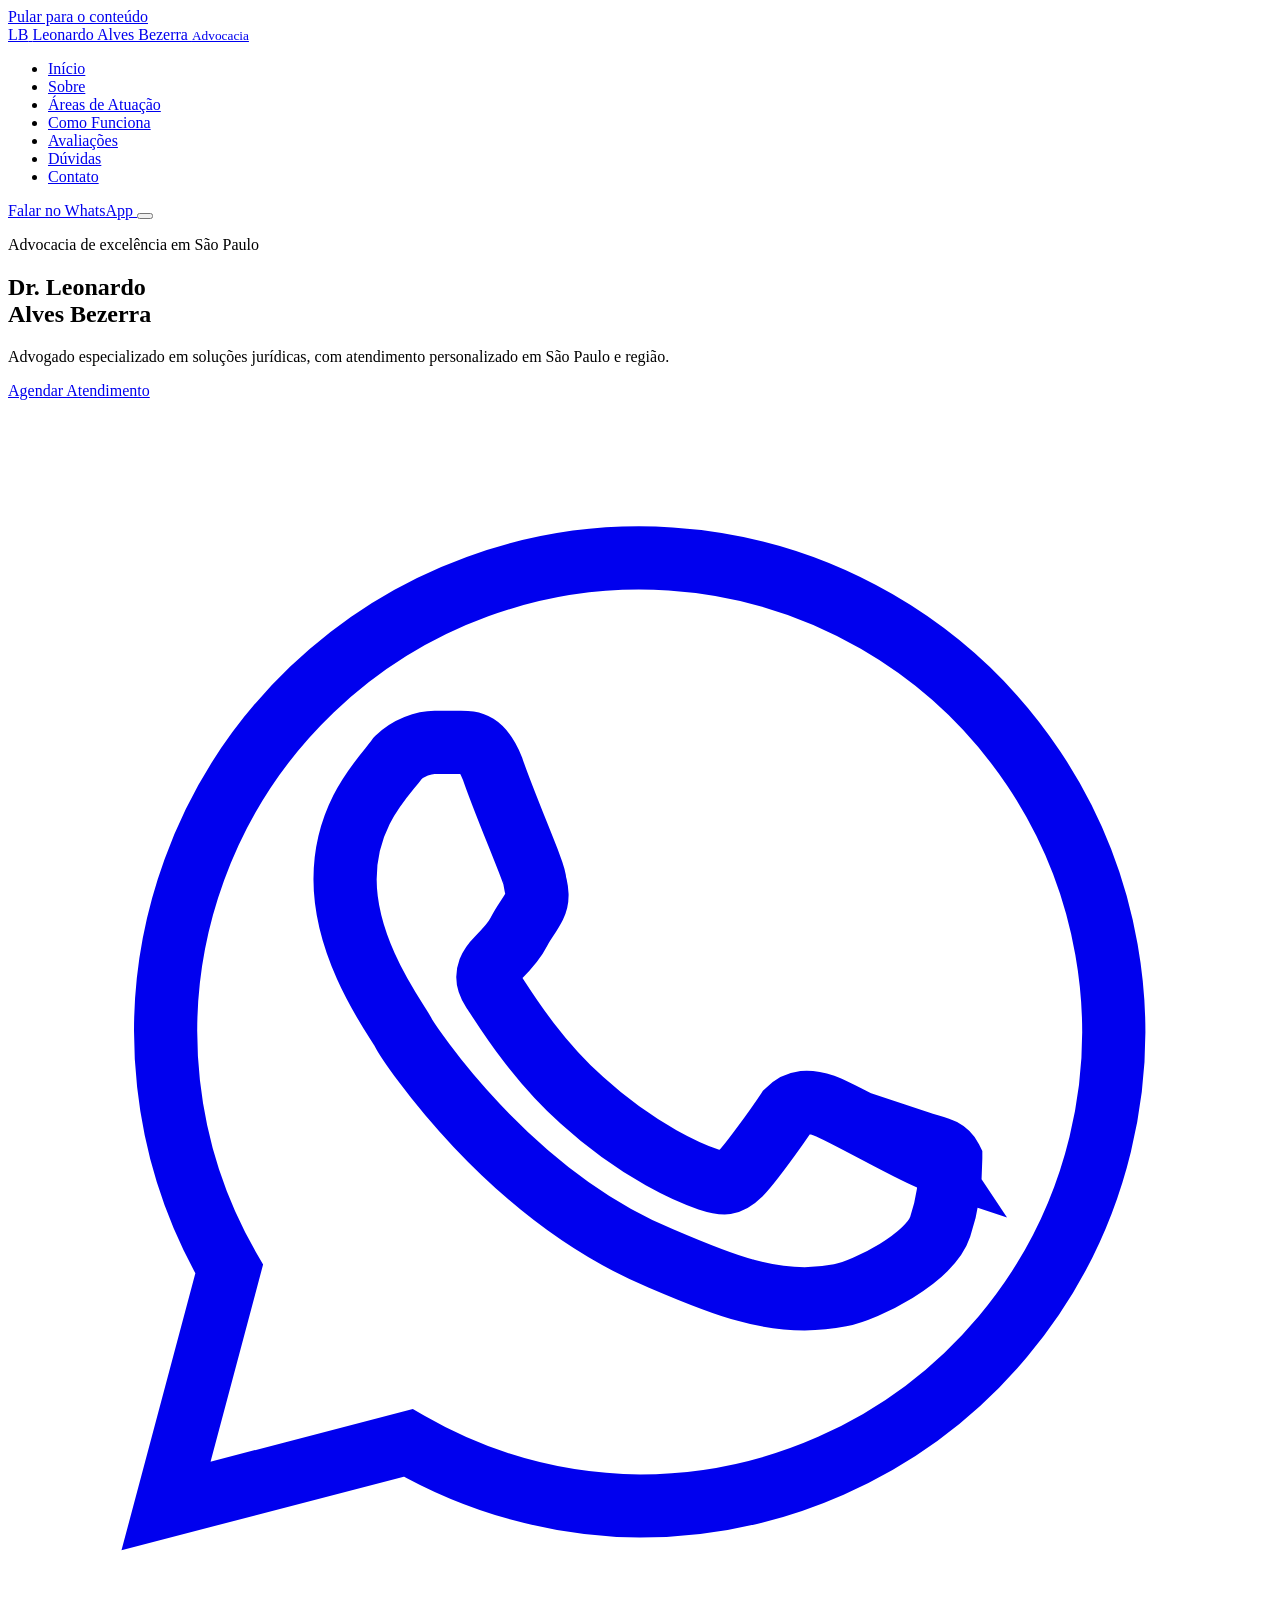
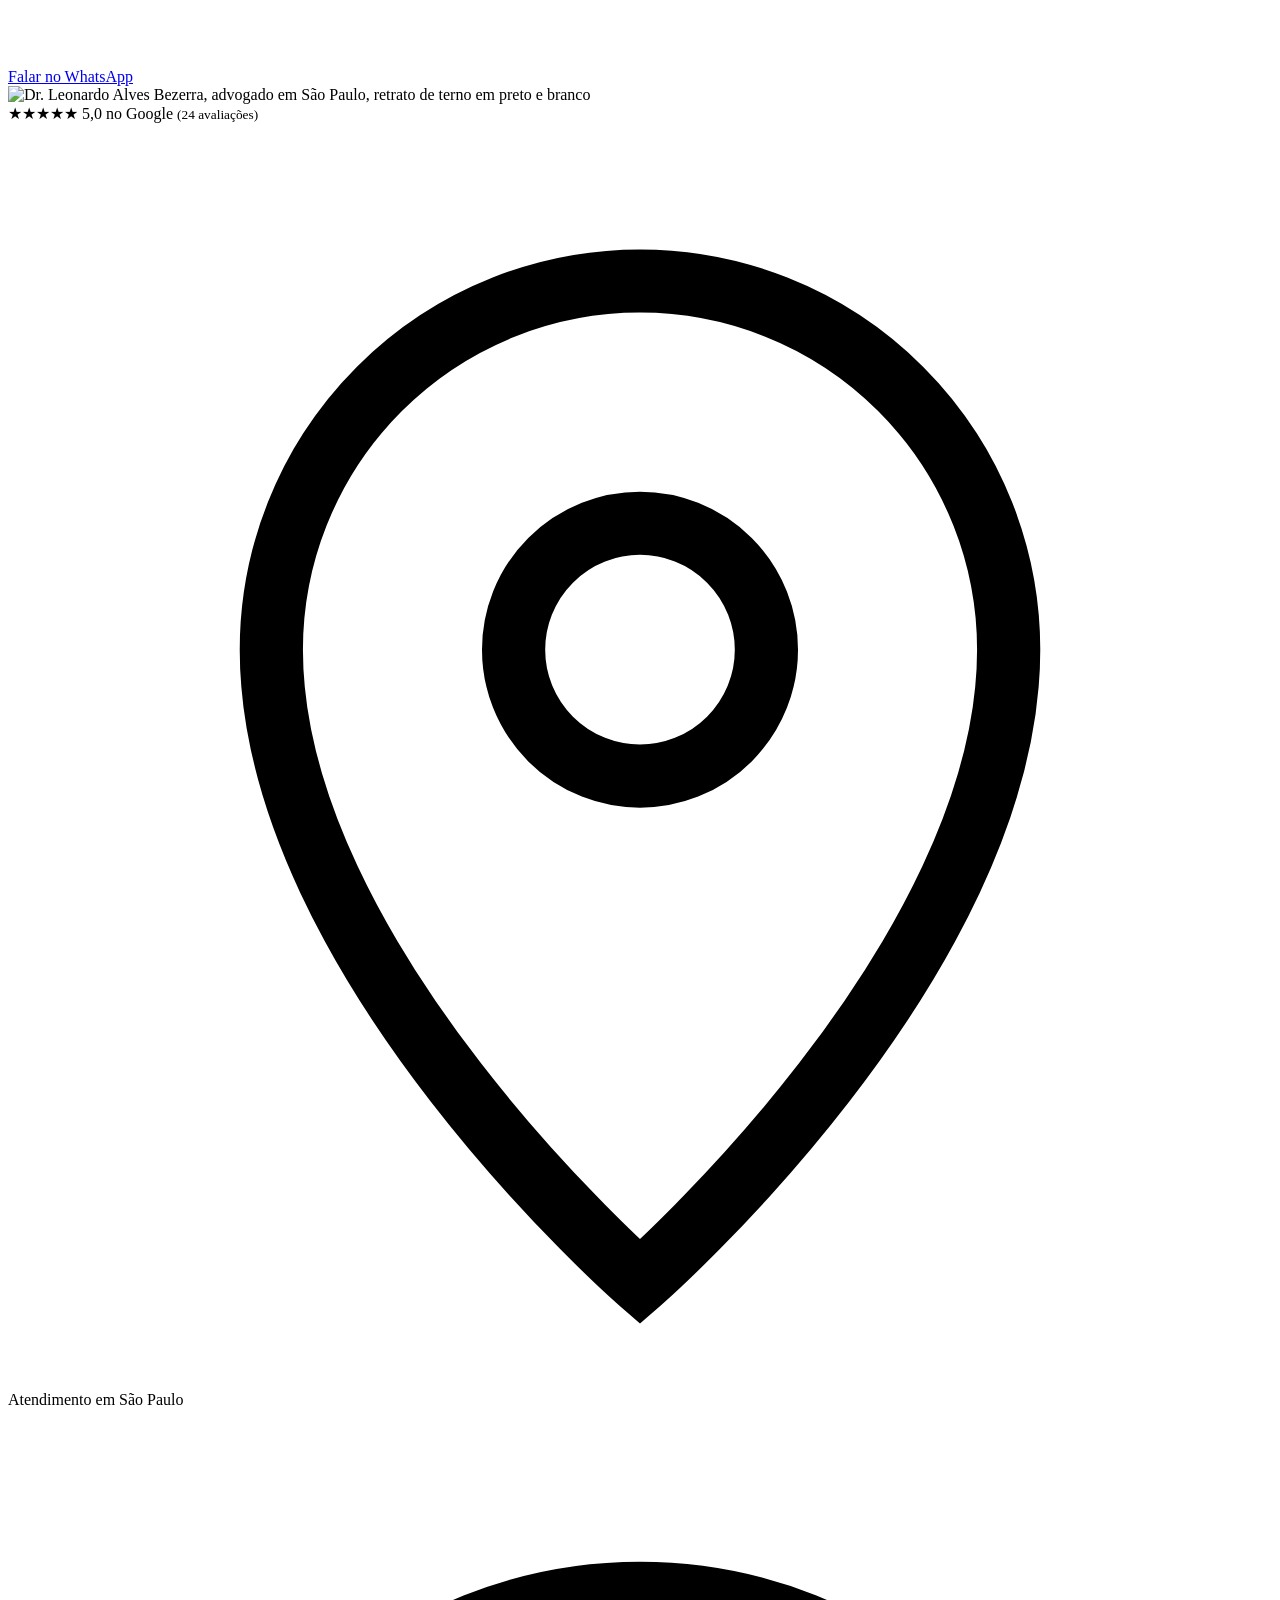
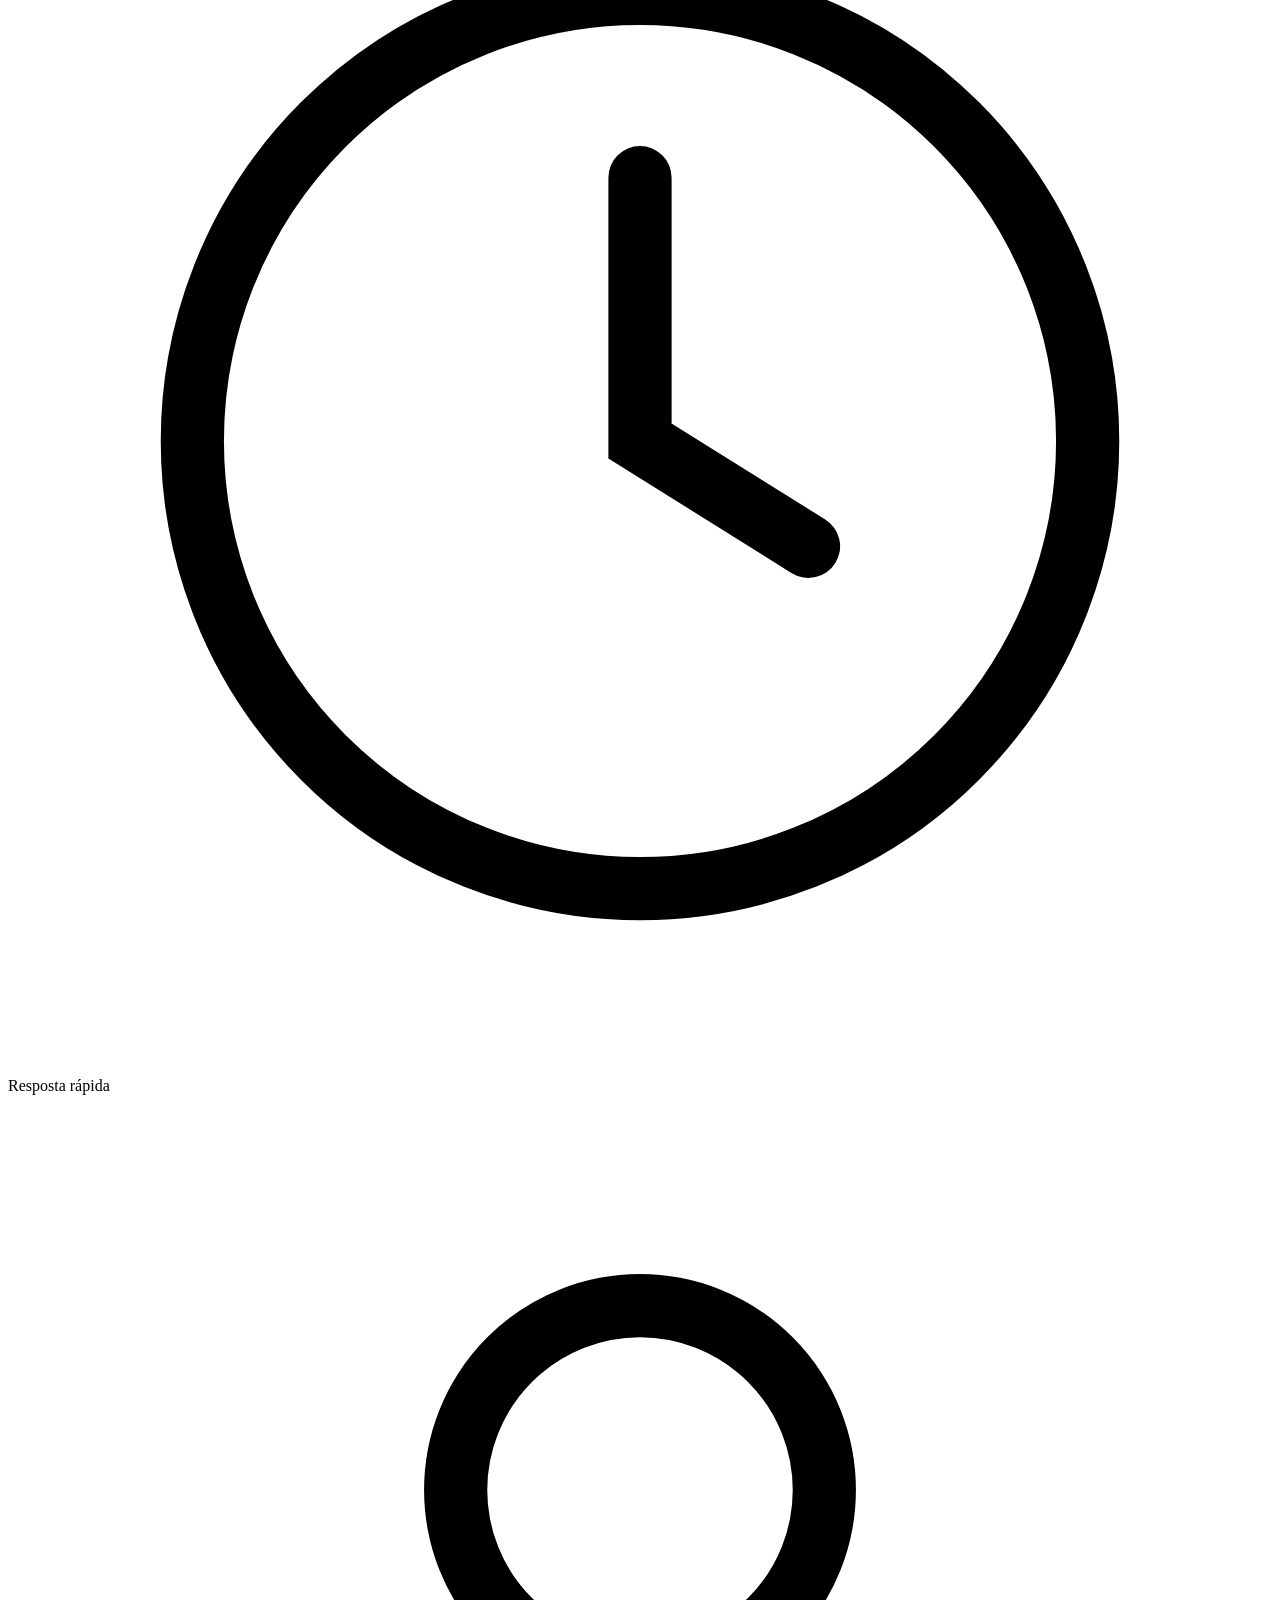
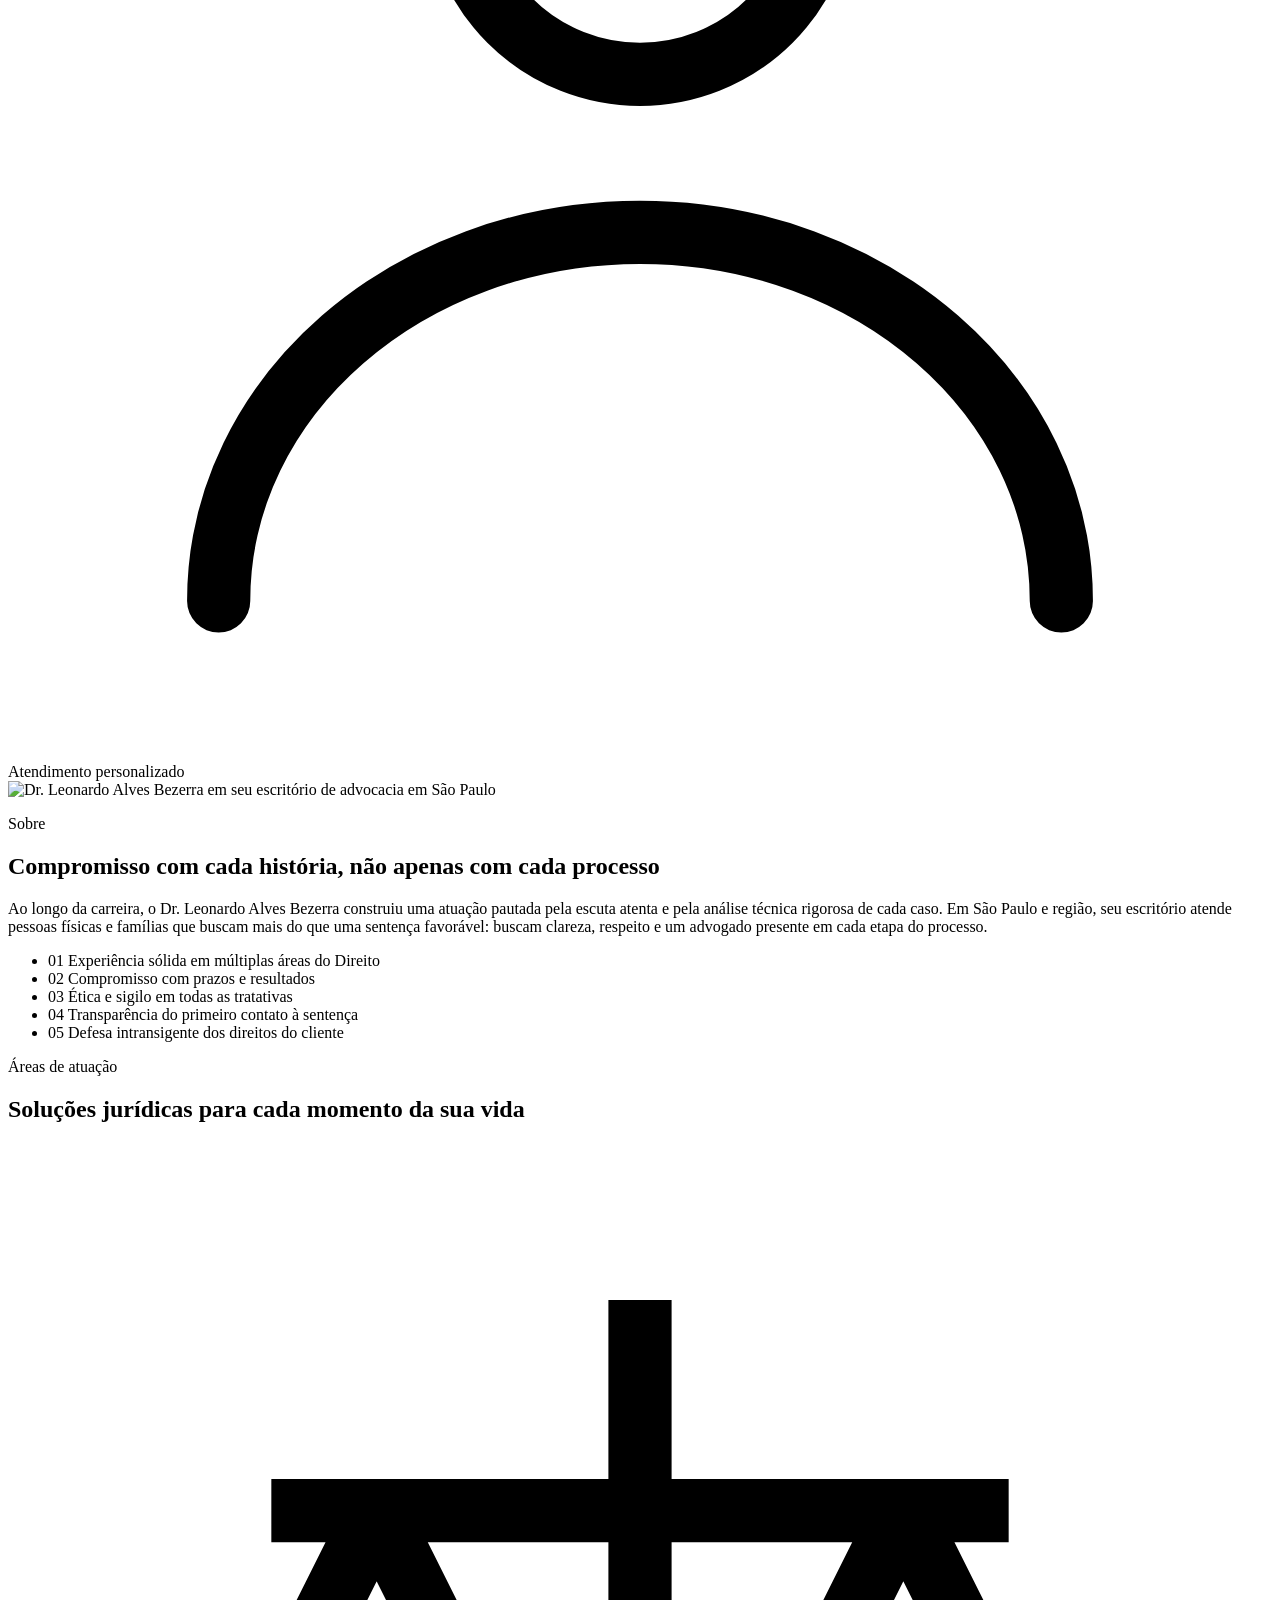
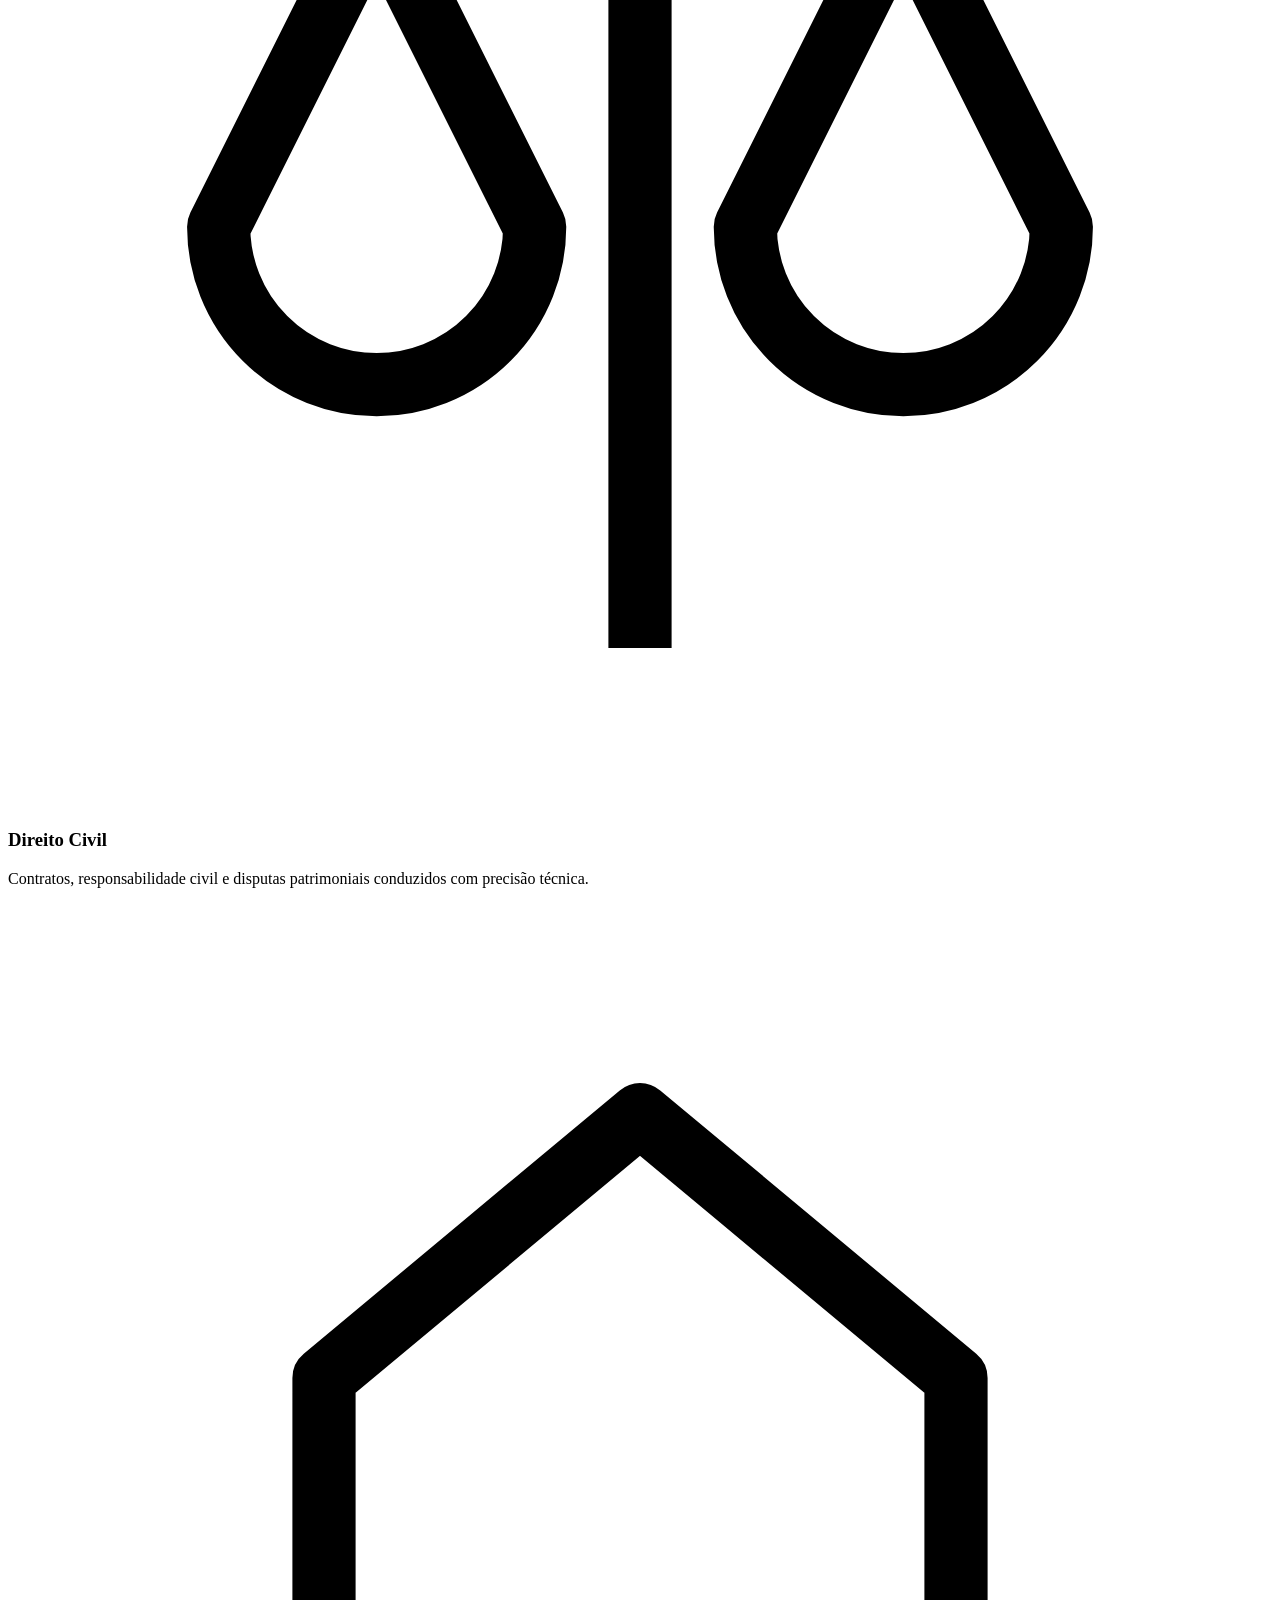
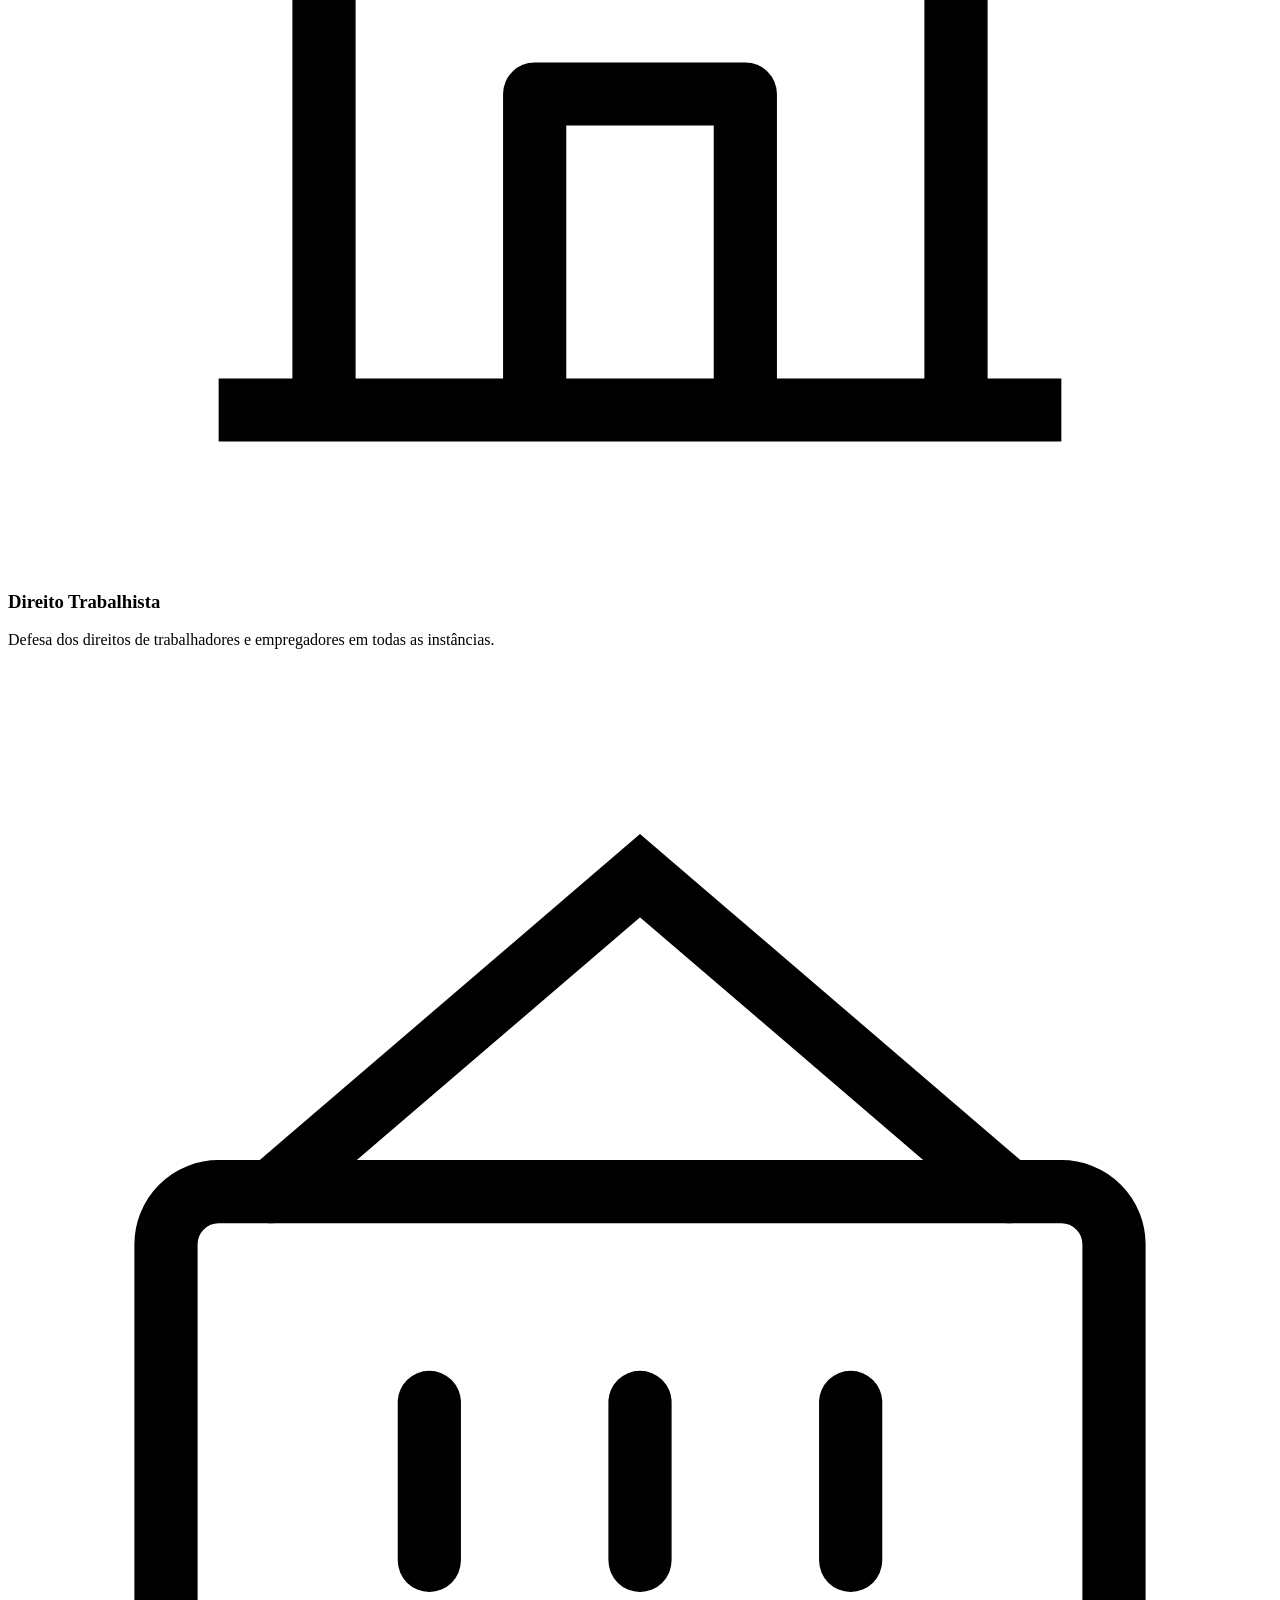
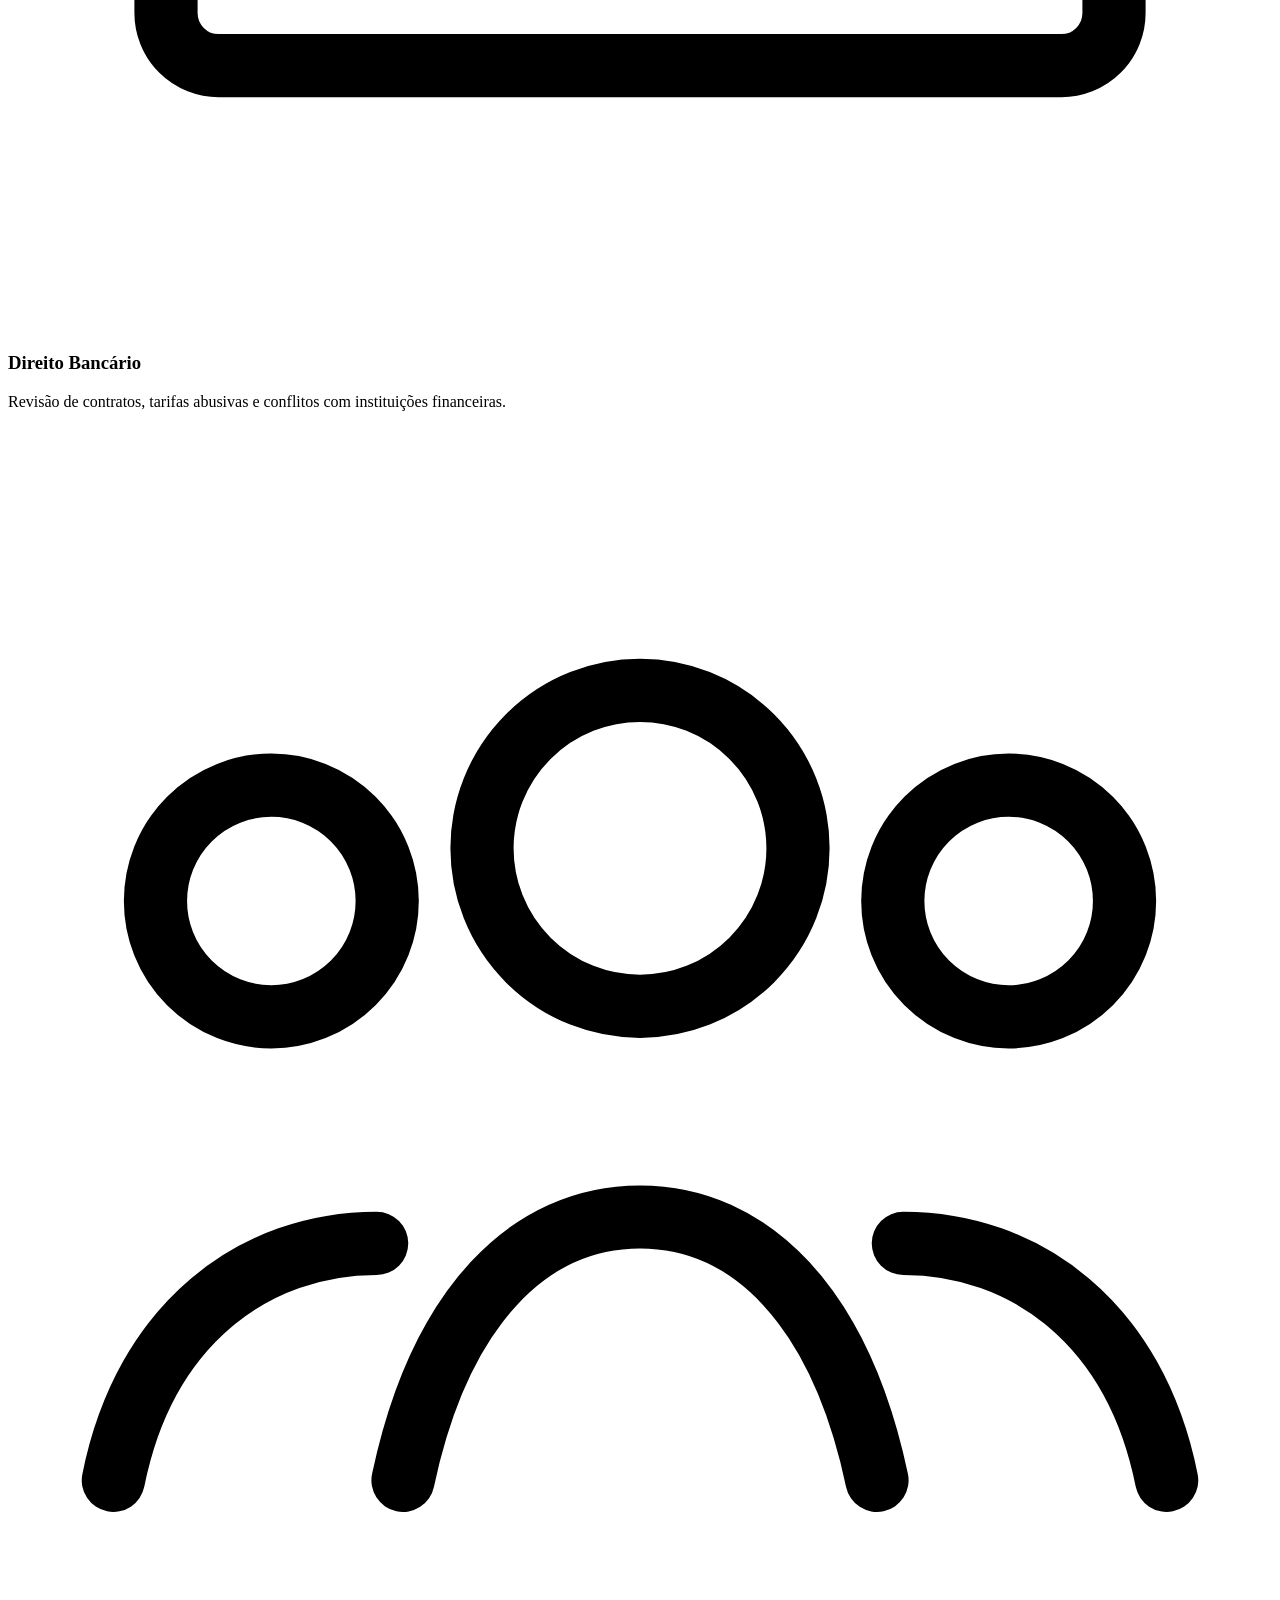
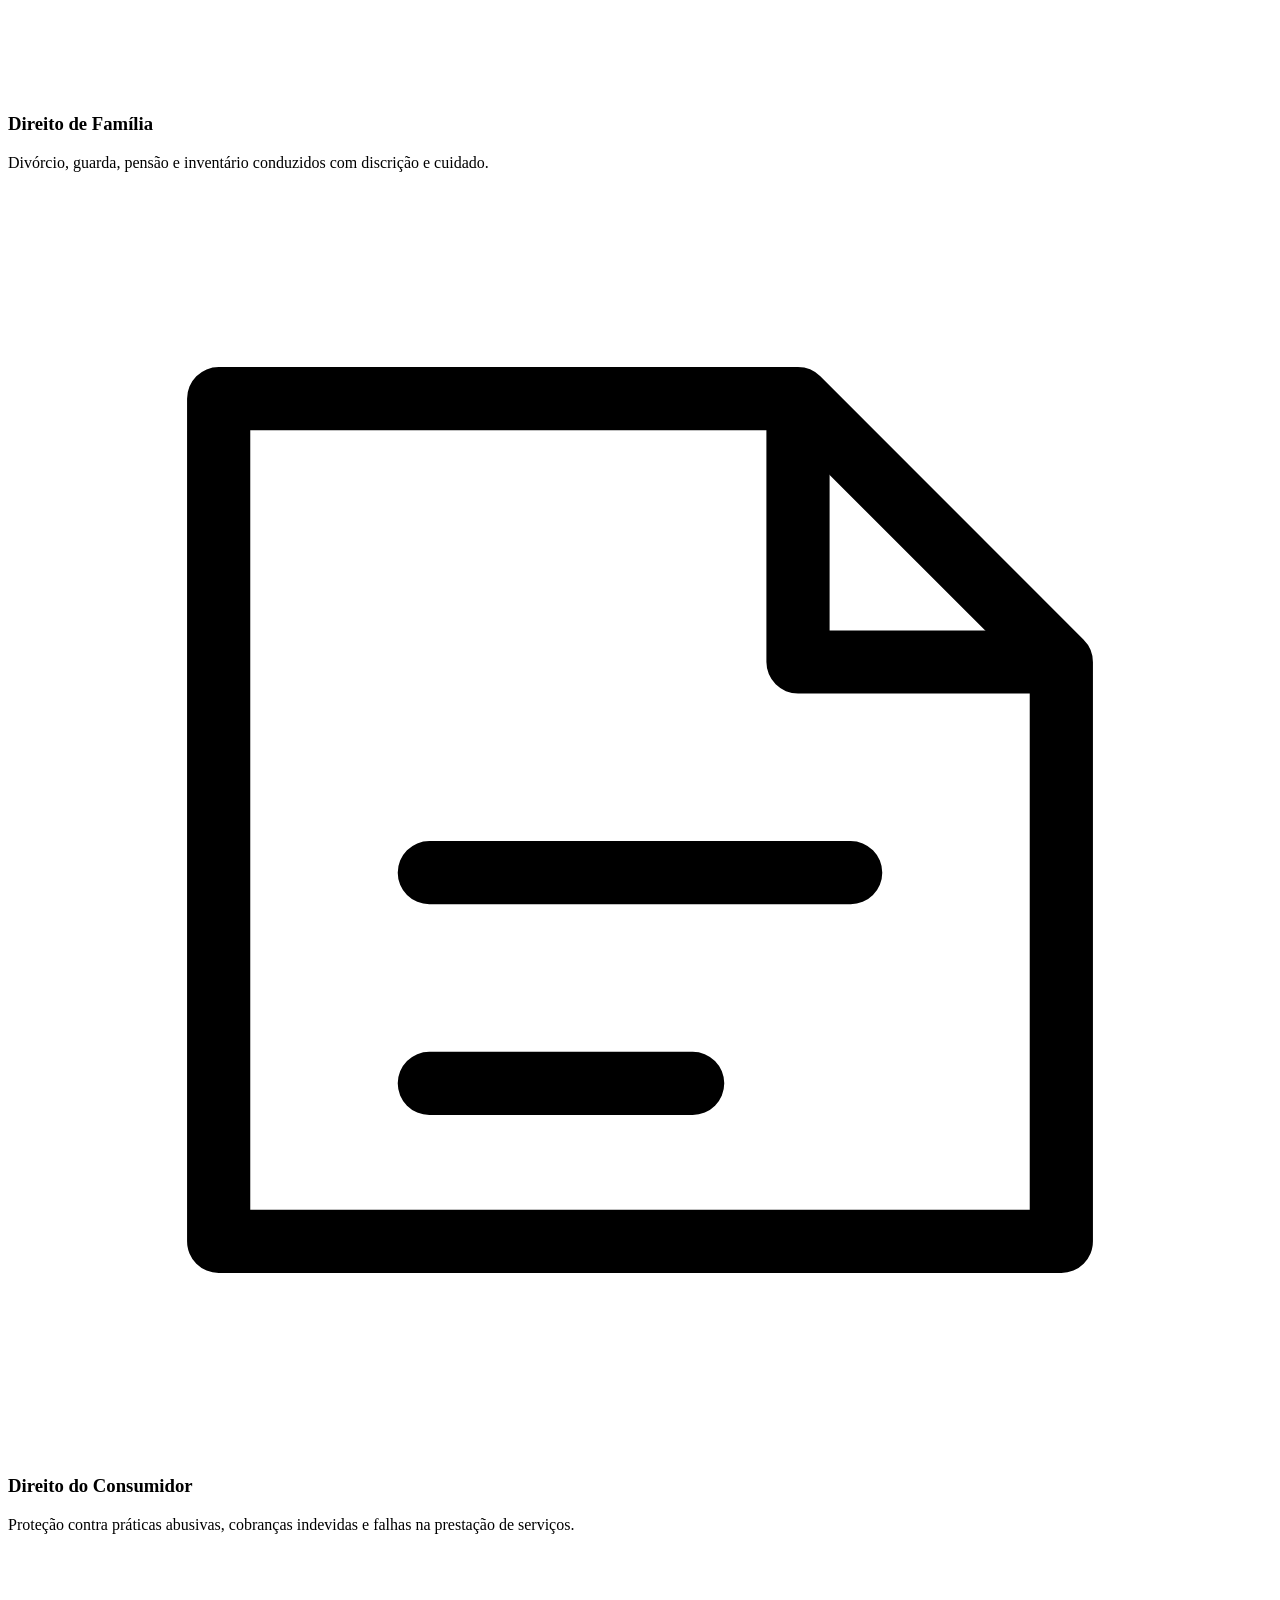
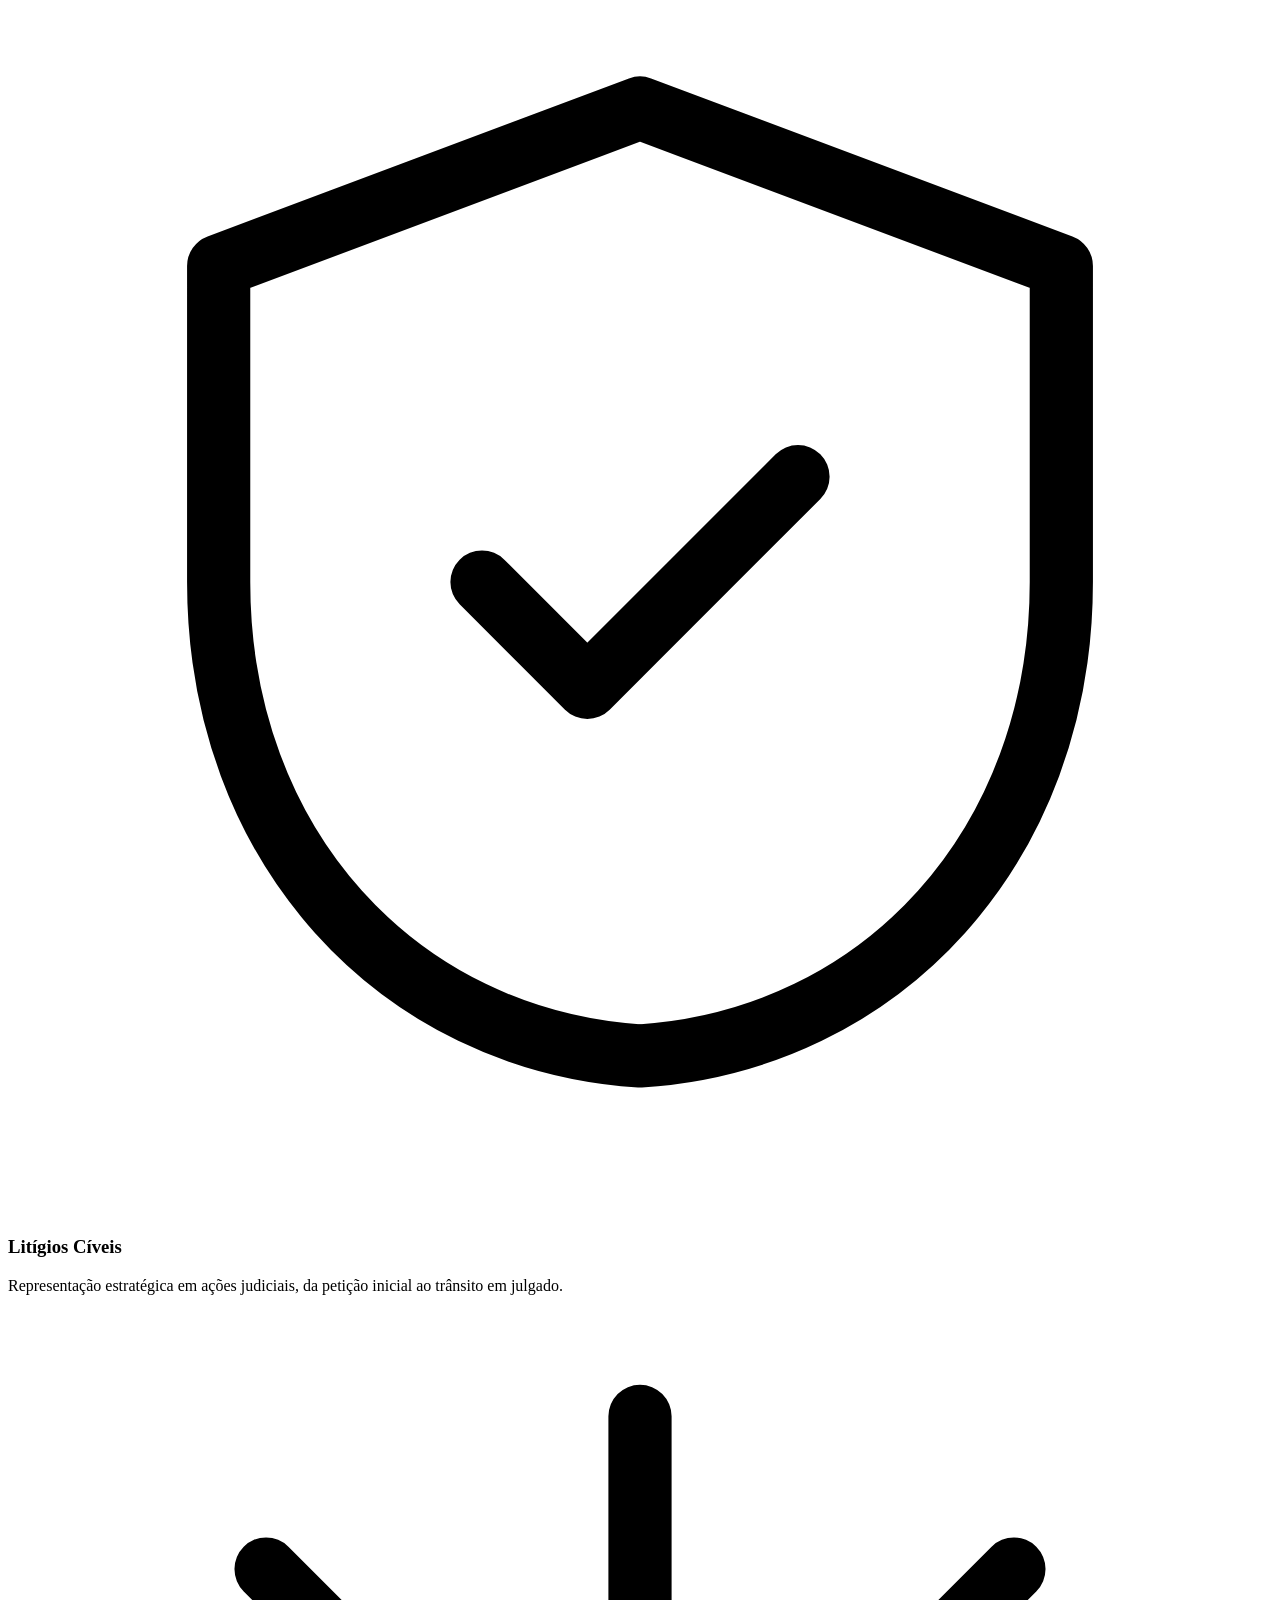
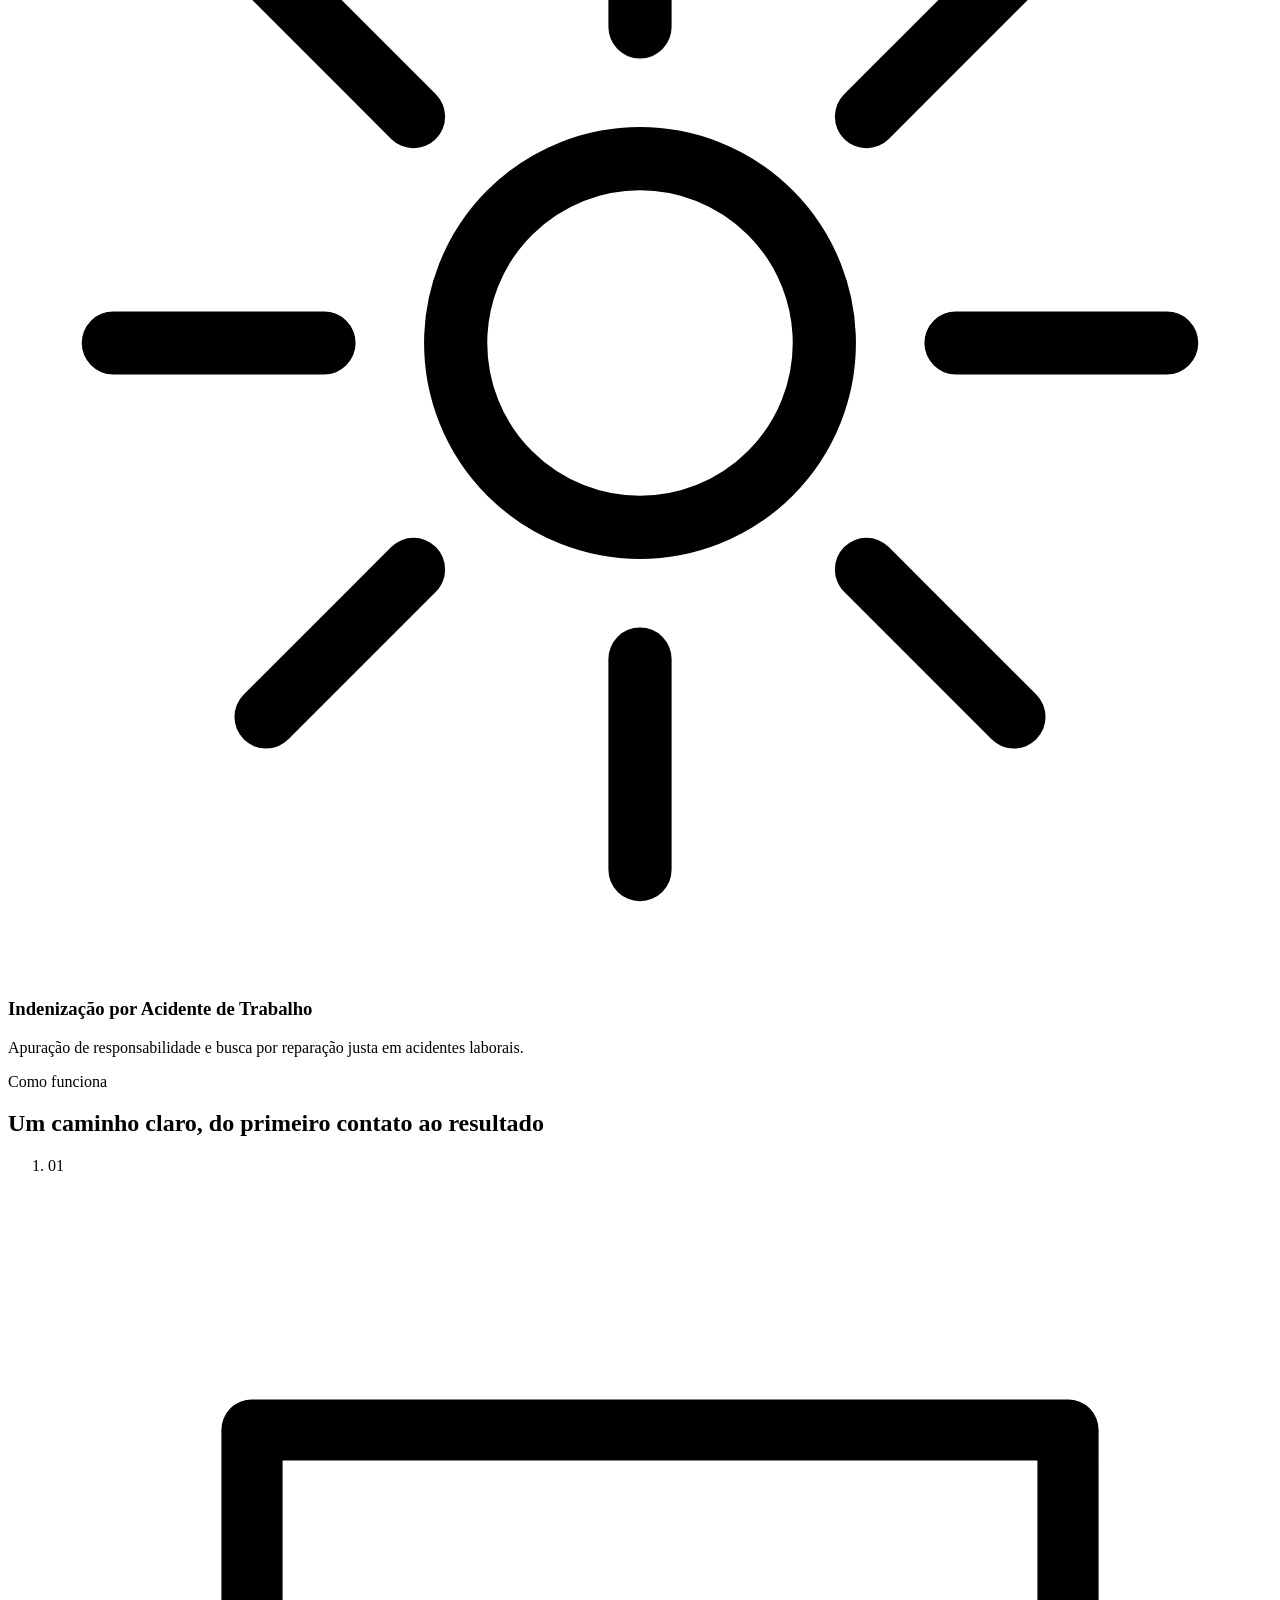
==== index.html @ 550efaaa "Move index.html para a raiz do projeto" ====
<!DOCTYPE html>
<html lang="pt-BR">
<head>
  <meta charset="UTF-8">
  <meta name="viewport" content="width=device-width, initial-scale=1.0">

  <!-- ===================== SEO BÁSICO ===================== -->
  <title>Dr. Leonardo Alves Bezerra | Advogado em São Paulo - SP</title>
  <meta name="description" content="Dr. Leonardo Alves Bezerra, advogado em São Paulo especializado em Direito Civil, Trabalhista, Bancário, do Consumidor e de Família. Atendimento humanizado, ético e ágil. Fale agora pelo WhatsApp.">
  <meta name="keywords" content="advogado São Paulo, advogado Direito Civil, advogado trabalhista, advogado bancário, advogado direito do consumidor, advogado direito de família, Leonardo Alves Bezerra, escritório de advocacia São Paulo">
  <meta name="author" content="Dr. Leonardo Alves Bezerra">
  <meta name="robots" content="index, follow">
  <link rel="canonical" href="https://www.leonardoalvesbezerra.adv.br/">

  <!-- ===================== OPEN GRAPH ===================== -->
  <meta property="og:type" content="website">
  <meta property="og:title" content="Dr. Leonardo Alves Bezerra | Advogado em São Paulo">
  <meta property="og:description" content="Advocacia com autoridade, ética e transparência. Atendimento personalizado em Direito Civil, Trabalhista, Bancário, do Consumidor e de Família em São Paulo.">
  <meta property="og:image" content="images/dr-leonardo-alves-bezerra.jpg">
  <meta property="og:url" content="https://www.leonardoalvesbezerra.adv.br/">
  <meta property="og:locale" content="pt_BR">
  <meta property="og:site_name" content="Dr. Leonardo Alves Bezerra Advocacia">

  <meta name="twitter:card" content="summary_large_image">
  <meta name="twitter:title" content="Dr. Leonardo Alves Bezerra | Advogado em São Paulo">
  <meta name="twitter:description" content="Advocacia com autoridade, ética e transparência em São Paulo.">
  <meta name="twitter:image" content="images/dr-leonardo-alves-bezerra.jpg">

  <!-- ===================== SCHEMA.ORG (ADVOGADO) ===================== -->
  <script type="application/ld+json">
  {
    "@context": "https://schema.org",
    "@type": "Attorney",
    "name": "Dr. Leonardo Alves Bezerra",
    "image": "images/dr-leonardo-alves-bezerra.jpg",
    "telephone": "+5511969356841",
    "priceRange": "$$",
    "address": {
      "@type": "PostalAddress",
      "addressLocality": "São Paulo",
      "addressRegion": "SP",
      "addressCountry": "BR"
    },
    "areaServed": "São Paulo - SP",
    "aggregateRating": {
      "@type": "AggregateRating",
      "ratingValue": "5.0",
      "reviewCount": "24"
    },
    "openingHoursSpecification": {
      "@type": "OpeningHoursSpecification",
      "dayOfWeek": ["Monday","Tuesday","Wednesday","Thursday","Friday"],
      "opens": "09:00",
      "closes": "18:00"
    },
    "knowsAbout": [
      "Direito Civil", "Direito Trabalhista", "Direito Bancário",
      "Direito do Consumidor", "Direito de Família", "Litígios Cíveis",
      "Indenização por Acidente de Trabalho"
    ]
  }
  </script>

  <!-- ===================== FONTES ===================== -->
  <link rel="preconnect" href="https://fonts.googleapis.com">
  <link rel="preconnect" href="https://fonts.gstatic.com" crossorigin>
  <link href="https://fonts.googleapis.com/css2?family=Playfair+Display:ital,wght@0,500;0,600;0,700;1,500&family=Poppins:wght@300;400;500;600;700&display=swap" rel="stylesheet">

  <!-- ===================== ESTILOS ===================== -->
  <link rel="stylesheet" href="css/style.css">
  <link rel="stylesheet" href="css/responsive.css">
  <link rel="icon" type="image/svg+xml" href="data:image/svg+xml,%3Csvg xmlns='http://www.w3.org/2000/svg' viewBox='0 0 100 100'%3E%3Crect width='100' height='100' fill='%230B0B0B'/%3E%3Ctext x='50' y='68' font-size='55' fill='%23C8A45D' text-anchor='middle' font-family='Georgia,serif'%3ELB%3C/text%3E%3C/svg%3E">
</head>
<body>

  <!-- =============================================================
       BOTÃO PULAR PARA CONTEÚDO (ACESSIBILIDADE)
  ============================================================== -->
  <a class="skip-link" href="#inicio">Pular para o conteúdo</a>

  <!-- =============================================================
       CABEÇALHO / NAVEGAÇÃO
  ============================================================== -->
  <header class="header" id="header">
    <div class="container header__inner">
      <a href="#inicio" class="logo" aria-label="Dr. Leonardo Alves Bezerra - Início">
        <span class="logo__mark">LB</span>
        <span class="logo__text">Leonardo Alves Bezerra <small>Advocacia</small></span>
      </a>

      <nav class="nav" id="nav" aria-label="Navegação principal">
        <ul class="nav__list">
          <li><a href="#inicio" class="nav__link">Início</a></li>
          <li><a href="#sobre" class="nav__link">Sobre</a></li>
          <li><a href="#areas" class="nav__link">Áreas de Atuação</a></li>
          <li><a href="#como-funciona" class="nav__link">Como Funciona</a></li>
          <li><a href="#avaliacoes" class="nav__link">Avaliações</a></li>
          <li><a href="#faq" class="nav__link">Dúvidas</a></li>
          <li><a href="#contato" class="nav__link nav__link--cta">Contato</a></li>
        </ul>
      </nav>

      <a href="https://wa.me/5511969356841" target="_blank" rel="noopener" class="btn btn--gold btn--small header__whatsapp">
        Falar no WhatsApp
      </a>

      <button class="hamburger" id="hamburger" aria-label="Abrir menu" aria-expanded="false" aria-controls="nav">
        <span></span><span></span><span></span>
      </button>
    </div>
  </header>

  <!-- overlay do menu mobile -->
  <div class="nav-overlay" id="navOverlay"></div>

  <main id="inicio">

    <!-- =============================================================
         1. HERO
    ============================================================== -->
    <section class="hero" aria-label="Apresentação">
      <div class="hero__glow" aria-hidden="true"></div>
      <div class="container hero__grid">
        <div class="hero__content">
          <p class="eyebrow reveal">Advocacia de excelência em São Paulo</p>
          <h1 class="hero__title reveal">
            Dr. Leonardo<br>Alves Bezerra
          </h1>
          <span class="gold-rule reveal" aria-hidden="true"></span>
          <p class="hero__subtitle reveal">
            Advogado especializado em soluções jurídicas, com atendimento
            personalizado em São Paulo e região.
          </p>
          <div class="hero__actions reveal">
            <a href="#contato" class="btn btn--gold">Agendar Atendimento</a>
            <a href="https://wa.me/5511969356841" target="_blank" rel="noopener" class="btn btn--outline">
              <svg class="icon" viewBox="0 0 24 24" fill="none" aria-hidden="true"><path d="M17.5 14.4c-.3-.1-1.7-.9-2-1-.3-.1-.5-.1-.7.1-.2.3-.7 1-.9 1.2-.2.2-.3.2-.6.1-.3-.1-1.3-.5-2.4-1.5-.9-.8-1.5-1.8-1.7-2.1-.2-.3 0-.5.1-.6.1-.1.3-.3.4-.5.1-.2.2-.3.3-.5.1-.2 0-.4 0-.5C10 9 9.4 7.6 9.2 7c-.2-.5-.4-.5-.6-.5h-.5c-.2 0-.5.1-.7.3-.2.3-1 1-1 2.3 0 1.4 1 2.7 1.1 2.9.1.2 2 3.1 4.9 4.3.7.3 1.2.5 1.6.6.7.2 1.3.2 1.8.1.5-.1 1.7-.7 1.9-1.3.2-.6.2-1.2.2-1.3-.1-.2-.3-.2-.6-.3z" stroke="currentColor" stroke-width="1.2"/><path d="M12 21a9 9 0 1 0-7.8-4.5L3 21l4.6-1.2A9 9 0 0 0 12 21z" stroke="currentColor" stroke-width="1.2"/></svg>
              Falar no WhatsApp
            </a>
          </div>
        </div>

        <div class="hero__media reveal">
          <div class="hero__frame">
            <img
              src="images/dr-leonardo-alves-bezerra.jpg"
              alt="Dr. Leonardo Alves Bezerra, advogado em São Paulo, retrato de terno em preto e branco"
              width="443" height="597"
              class="hero__photo"
              fetchpriority="high"
            >
          </div>
        </div>
      </div>

      <a href="#confianca" class="hero__scroll" aria-label="Rolar para baixo">
        <span></span>
      </a>
    </section>

    <!-- =============================================================
         2. BARRA DE CONFIANÇA
    ============================================================== -->
    <section class="trust" id="confianca" aria-label="Indicadores de confiança">
      <div class="container trust__grid">
        <div class="trust__item reveal">
          <span class="trust__stars" aria-hidden="true">★★★★★</span>
          <span class="trust__label">5,0 no Google <small>(24 avaliações)</small></span>
        </div>
        <span class="trust__divider" aria-hidden="true"></span>
        <div class="trust__item reveal">
          <svg class="icon icon--gold" viewBox="0 0 24 24" fill="none" aria-hidden="true"><path d="M12 22s7-6.1 7-12A7 7 0 0 0 5 10c0 5.9 7 12 7 12z" stroke="currentColor" stroke-width="1.2"/><circle cx="12" cy="10" r="2.4" stroke="currentColor" stroke-width="1.2"/></svg>
          <span class="trust__label">Atendimento em São Paulo</span>
        </div>
        <span class="trust__divider" aria-hidden="true"></span>
        <div class="trust__item reveal">
          <svg class="icon icon--gold" viewBox="0 0 24 24" fill="none" aria-hidden="true"><path d="M12 7v5l3.2 2" stroke="currentColor" stroke-width="1.2" stroke-linecap="round"/><circle cx="12" cy="12" r="8.5" stroke="currentColor" stroke-width="1.2"/></svg>
          <span class="trust__label">Resposta rápida</span>
        </div>
        <span class="trust__divider" aria-hidden="true"></span>
        <div class="trust__item reveal">
          <svg class="icon icon--gold" viewBox="0 0 24 24" fill="none" aria-hidden="true"><path d="M4 21c0-3.9 3.6-7 8-7s8 3.1 8 7" stroke="currentColor" stroke-width="1.2" stroke-linecap="round"/><circle cx="12" cy="7.5" r="3.5" stroke="currentColor" stroke-width="1.2"/></svg>
          <span class="trust__label">Atendimento personalizado</span>
        </div>
      </div>
    </section>

    <!-- =============================================================
         3. SOBRE
    ============================================================== -->
    <section class="about" id="sobre" aria-label="Sobre o advogado">
      <div class="container about__grid">
        <div class="about__media reveal">
          <div class="about__frame">
            <img
              src="images/dr-leonardo-alves-bezerra.jpg"
              alt="Dr. Leonardo Alves Bezerra em seu escritório de advocacia em São Paulo"
              width="443" height="597"
              loading="lazy"
              class="about__photo"
            >
          </div>
        </div>
        <div class="about__content">
          <p class="eyebrow reveal">Sobre</p>
          <h2 class="section-title reveal">Compromisso com cada história, <span>não apenas com cada processo</span></h2>
          <span class="gold-rule gold-rule--left reveal" aria-hidden="true"></span>
          <p class="about__text reveal">
            Ao longo da carreira, o Dr. Leonardo Alves Bezerra construiu uma atuação
            pautada pela escuta atenta e pela análise técnica rigorosa de cada caso.
            Em São Paulo e região, seu escritório atende pessoas físicas e famílias
            que buscam mais do que uma sentença favorável: buscam clareza, respeito
            e um advogado presente em cada etapa do processo.
          </p>
          <ul class="about__values reveal">
            <li><span class="about__values-mark">01</span> Experiência sólida em múltiplas áreas do Direito</li>
            <li><span class="about__values-mark">02</span> Compromisso com prazos e resultados</li>
            <li><span class="about__values-mark">03</span> Ética e sigilo em todas as tratativas</li>
            <li><span class="about__values-mark">04</span> Transparência do primeiro contato à sentença</li>
            <li><span class="about__values-mark">05</span> Defesa intransigente dos direitos do cliente</li>
          </ul>
        </div>
      </div>
    </section>

    <!-- =============================================================
         4. ÁREAS DE ATUAÇÃO
    ============================================================== -->
    <section class="areas" id="areas" aria-label="Áreas de atuação">
      <div class="container">
        <div class="section-head">
          <p class="eyebrow reveal">Áreas de atuação</p>
          <h2 class="section-title reveal">Soluções jurídicas para cada momento da sua vida</h2>
          <span class="gold-rule reveal" aria-hidden="true"></span>
        </div>

        <div class="areas__grid">
          <article class="card reveal">
            <span class="card__icon">
              <svg viewBox="0 0 24 24" fill="none" aria-hidden="true"><path d="M12 3v18M5 7h14M7 7l-3 6a3 3 0 0 0 6 0l-3-6zM17 7l-3 6a3 3 0 0 0 6 0l-3-6z" stroke="currentColor" stroke-width="1.2" stroke-linejoin="round"/></svg>
            </span>
            <h3 class="card__title">Direito Civil</h3>
            <p class="card__text">Contratos, responsabilidade civil e disputas patrimoniais conduzidos com precisão técnica.</p>
          </article>

          <article class="card reveal">
            <span class="card__icon">
              <svg viewBox="0 0 24 24" fill="none" aria-hidden="true"><path d="M4 21h16M6 21V9l6-5 6 5v12M10 21v-6h4v6" stroke="currentColor" stroke-width="1.2" stroke-linejoin="round"/></svg>
            </span>
            <h3 class="card__title">Direito Trabalhista</h3>
            <p class="card__text">Defesa dos direitos de trabalhadores e empregadores em todas as instâncias.</p>
          </article>

          <article class="card reveal">
            <span class="card__icon">
              <svg viewBox="0 0 24 24" fill="none" aria-hidden="true"><rect x="3" y="10" width="18" height="9" rx="1" stroke="currentColor" stroke-width="1.2"/><path d="M5 10 12 4l7 6M8 14v3M12 14v3M16 14v3" stroke="currentColor" stroke-width="1.2" stroke-linecap="round"/></svg>
            </span>
            <h3 class="card__title">Direito Bancário</h3>
            <p class="card__text">Revisão de contratos, tarifas abusivas e conflitos com instituições financeiras.</p>
          </article>

          <article class="card reveal">
            <span class="card__icon">
              <svg viewBox="0 0 24 24" fill="none" aria-hidden="true"><circle cx="12" cy="8" r="3" stroke="currentColor" stroke-width="1.2"/><circle cx="5" cy="9" r="2.2" stroke="currentColor" stroke-width="1.2"/><circle cx="19" cy="9" r="2.2" stroke="currentColor" stroke-width="1.2"/><path d="M2 20c.6-3 2.7-4.5 5-4.5M22 20c-.6-3-2.7-4.5-5-4.5M7.5 20c.7-3.3 2.4-5 4.5-5s3.8 1.7 4.5 5" stroke="currentColor" stroke-width="1.2" stroke-linecap="round"/></svg>
            </span>
            <h3 class="card__title">Direito de Família</h3>
            <p class="card__text">Divórcio, guarda, pensão e inventário conduzidos com discrição e cuidado.</p>
          </article>

          <article class="card reveal">
            <span class="card__icon">
              <svg viewBox="0 0 24 24" fill="none" aria-hidden="true"><path d="M4 4h11l5 5v11H4z" stroke="currentColor" stroke-width="1.2" stroke-linejoin="round"/><path d="M15 4v5h5" stroke="currentColor" stroke-width="1.2" stroke-linejoin="round"/><path d="M8 13h8M8 17h5" stroke="currentColor" stroke-width="1.2" stroke-linecap="round"/></svg>
            </span>
            <h3 class="card__title">Direito do Consumidor</h3>
            <p class="card__text">Proteção contra práticas abusivas, cobranças indevidas e falhas na prestação de serviços.</p>
          </article>

          <article class="card reveal">
            <span class="card__icon">
              <svg viewBox="0 0 24 24" fill="none" aria-hidden="true"><path d="M12 3 4 6v6c0 5 3.4 8.7 8 9 4.6-.3 8-4 8-9V6l-8-3z" stroke="currentColor" stroke-width="1.2" stroke-linejoin="round"/><path d="M9 12l2 2 4-4" stroke="currentColor" stroke-width="1.2" stroke-linecap="round" stroke-linejoin="round"/></svg>
            </span>
            <h3 class="card__title">Litígios Cíveis</h3>
            <p class="card__text">Representação estratégica em ações judiciais, da petição inicial ao trânsito em julgado.</p>
          </article>

          <article class="card reveal">
            <span class="card__icon">
              <svg viewBox="0 0 24 24" fill="none" aria-hidden="true"><path d="M12 2v4M12 18v4M4.9 4.9l2.8 2.8M16.3 16.3l2.8 2.8M2 12h4M18 12h4M4.9 19.1l2.8-2.8M16.3 7.7l2.8-2.8" stroke="currentColor" stroke-width="1.2" stroke-linecap="round"/><circle cx="12" cy="12" r="3.5" stroke="currentColor" stroke-width="1.2"/></svg>
            </span>
            <h3 class="card__title">Indenização por Acidente de Trabalho</h3>
            <p class="card__text">Apuração de responsabilidade e busca por reparação justa em acidentes laborais.</p>
          </article>
        </div>
      </div>
    </section>

    <!-- =============================================================
         5. COMO FUNCIONA
    ============================================================== -->
    <section class="process" id="como-funciona" aria-label="Como funciona o atendimento">
      <div class="container">
        <div class="section-head">
          <p class="eyebrow reveal">Como funciona</p>
          <h2 class="section-title">Um caminho claro, do primeiro contato ao resultado</h2>
          <span class="gold-rule reveal" aria-hidden="true"></span>
        </div>

        <ol class="process__list">
          <li class="process__step reveal">
            <span class="process__number">01</span>
            <span class="process__icon">
              <svg viewBox="0 0 24 24" fill="none" aria-hidden="true"><path d="M4 5h16v11H8l-4 4z" stroke="currentColor" stroke-width="1.2" stroke-linejoin="round"/></svg>
            </span>
            <h3 class="process__title">Contato</h3>
            <p class="process__text">Você relata sua situação pelo WhatsApp ou telefone, com total sigilo.</p>
          </li>
          <li class="process__step reveal">
            <span class="process__number">02</span>
            <span class="process__icon">
              <svg viewBox="0 0 24 24" fill="none" aria-hidden="true"><path d="M11 4a7 7 0 1 0 4.9 12l4.1 4.1M11 4a7 7 0 0 1 4.9 12" stroke="currentColor" stroke-width="1.2" stroke-linecap="round"/></svg>
            </span>
            <h3 class="process__title">Análise do Caso</h3>
            <p class="process__text">Estudo detalhado dos documentos e do contexto jurídico envolvido.</p>
          </li>
          <li class="process__step reveal">
            <span class="process__number">03</span>
            <span class="process__icon">
              <svg viewBox="0 0 24 24" fill="none" aria-hidden="true"><path d="M4 20V10l8-6 8 6v10M9 20v-6h6v6" stroke="currentColor" stroke-width="1.2" stroke-linejoin="round"/></svg>
            </span>
            <h3 class="process__title">Estratégia Jurídica</h3>
            <p class="process__text">Definição do melhor caminho legal, com metas e prazos explicados com clareza.</p>
          </li>
          <li class="process__step reveal">
            <span class="process__number">04</span>
            <span class="process__icon">
              <svg viewBox="0 0 24 24" fill="none" aria-hidden="true"><path d="M12 7v5l3.2 2" stroke="currentColor" stroke-width="1.2" stroke-linecap="round"/><circle cx="12" cy="12" r="8.5" stroke="currentColor" stroke-width="1.2"/></svg>
            </span>
            <h3 class="process__title">Acompanhamento</h3>
            <p class="process__text">Atualizações constantes sobre cada movimentação do seu processo.</p>
          </li>
          <li class="process__step reveal">
            <span class="process__number">05</span>
            <span class="process__icon">
              <svg viewBox="0 0 24 24" fill="none" aria-hidden="true"><path d="M5 13l4 4L19 7" stroke="currentColor" stroke-width="1.4" stroke-linecap="round" stroke-linejoin="round"/></svg>
            </span>
            <h3 class="process__title">Resultado</h3>
            <p class="process__text">Defesa até a conclusão do caso, com foco no melhor desfecho possível.</p>
          </li>
        </ol>
      </div>
    </section>

    <!-- =============================================================
         6. DIFERENCIAIS
    ============================================================== -->
    <section class="diff" aria-label="Diferenciais">
      <div class="container">
        <div class="section-head">
          <p class="eyebrow reveal">Diferenciais</p>
          <h2 class="section-title">Por que clientes escolhem este escritório</h2>
          <span class="gold-rule reveal" aria-hidden="true"></span>
        </div>

        <div class="diff__grid">
          <div class="diff__card reveal">
            <span class="diff__check" aria-hidden="true">✓</span>
            <h3>Atendimento Humanizado</h3>
            <p>Cada cliente é ouvido com atenção, sem pressa e sem juridiquês.</p>
          </div>
          <div class="diff__card reveal">
            <span class="diff__check" aria-hidden="true">✓</span>
            <h3>Transparência</h3>
            <p>Honorários e prazos explicados de forma clara, desde o início.</p>
          </div>
          <div class="diff__card reveal">
            <span class="diff__check" aria-hidden="true">✓</span>
            <h3>Agilidade</h3>
            <p>Respostas rápidas e movimentação ativa em cada etapa do processo.</p>
          </div>
          <div class="diff__card reveal">
            <span class="diff__check" aria-hidden="true">✓</span>
            <h3>Ética</h3>
            <p>Conduta pautada pelo Código de Ética da OAB em toda atuação.</p>
          </div>
          <div class="diff__card reveal">
            <span class="diff__check" aria-hidden="true">✓</span>
            <h3>Atendimento Online</h3>
            <p>Consultas por videochamada para quem prefere praticidade.</p>
          </div>
          <div class="diff__card reveal">
            <span class="diff__check" aria-hidden="true">✓</span>
            <h3>Atendimento Presencial</h3>
            <p>Reuniões no escritório, em São Paulo, quando você preferir.</p>
          </div>
        </div>
      </div>
    </section>

    <!-- =============================================================
         7. AVALIAÇÕES
    ============================================================== -->
    <section class="reviews" id="avaliacoes" aria-label="Avaliações de clientes">
      <div class="container">
        <div class="section-head section-head--light">
          <p class="eyebrow eyebrow--gold reveal">Avaliações</p>
          <h2 class="section-title section-title--light">O que dizem os clientes</h2>
          <span class="gold-rule reveal" aria-hidden="true"></span>
        </div>

        <div class="reviews__slider" id="reviewsSlider">
          <div class="reviews__track" id="reviewsTrack">

            <blockquote class="review">
              <span class="review__stars" aria-hidden="true">★★★★★</span>
              <p class="review__text">“O Dr. Leonardo conduziu meu processo trabalhista com muita clareza. Me senti seguro em cada etapa e o resultado superou o esperado.”</p>
              <footer class="review__author">Marina C. <span>— Direito Trabalhista</span></footer>
            </blockquote>

            <blockquote class="review">
              <span class="review__stars" aria-hidden="true">★★★★★</span>
              <p class="review__text">“Atendimento humanizado de verdade. Explicou tudo sem juridiquês e respondeu rápido sempre que precisei tirar dúvidas.”</p>
              <footer class="review__author">Roberto A. <span>— Direito Bancário</span></footer>
            </blockquote>

            <blockquote class="review">
              <span class="review__stars" aria-hidden="true">★★★★★</span>
              <p class="review__text">“Processo de família delicado, tratado com muita discrição e respeito pela minha família. Recomendo de olhos fechados.”</p>
              <footer class="review__author">Fernanda S. <span>— Direito de Família</span></footer>
            </blockquote>

            <blockquote class="review">
              <span class="review__stars" aria-hidden="true">★★★★★</span>
              <p class="review__text">“Excelente profissional. Resolveu uma cobrança abusiva do meu cartão de crédito em poucas semanas.”</p>
              <footer class="review__author">Carlos E. <span>— Direito do Consumidor</span></footer>
            </blockquote>

            <blockquote class="review">
              <span class="review__stars" aria-hidden="true">★★★★★</span>
              <p class="review__text">“Sofri um acidente no trabalho e o Dr. Leonardo cuidou de tudo com muita competência e empatia.”</p>
              <footer class="review__author">Juliana P. <span>— Acidente de Trabalho</span></footer>
            </blockquote>

          </div>

          <div class="reviews__dots" id="reviewsDots"></div>
        </div>
      </div>
    </section>

    <!-- =============================================================
         8. FAQ
    ============================================================== -->
    <section class="faq" id="faq" aria-label="Perguntas frequentes">
      <div class="container faq__container">
        <div class="section-head">
          <p class="eyebrow reveal">Dúvidas frequentes</p>
          <h2 class="section-title">Perguntas frequentes</h2>
          <span class="gold-rule reveal" aria-hidden="true"></span>
        </div>

        <div class="faq__list">
          <div class="faq__item reveal">
            <button class="faq__question" aria-expanded="false">
              Como funciona a primeira consulta?
              <span class="faq__icon" aria-hidden="true"></span>
            </button>
            <div class="faq__answer">
              <p>A primeira conversa é feita pelo WhatsApp ou telefone, sem custo, para entender
              seu caso e explicar como o escritório pode ajudar antes de qualquer decisão sua.</p>
            </div>
          </div>

          <div class="faq__item reveal">
            <button class="faq__question" aria-expanded="false">
              Quanto tempo demora um processo?
              <span class="faq__icon" aria-hidden="true"></span>
            </button>
            <div class="faq__answer">
              <p>O prazo varia conforme a área do Direito, a complexidade do caso e a vara
              responsável. Após a análise inicial, você recebe uma estimativa realista de prazos.</p>
            </div>
          </div>

          <div class="faq__item reveal">
            <button class="faq__question" aria-expanded="false">
              Atende online?
              <span class="faq__icon" aria-hidden="true"></span>
            </button>
            <div class="faq__answer">
              <p>Sim. Consultas por videochamada estão disponíveis para quem prefere não se
              deslocar, com a mesma atenção e sigilo do atendimento presencial.</p>
            </div>
          </div>

          <div class="faq__item reveal">
            <button class="faq__question" aria-expanded="false">
              Como entrar em contato?
              <span class="faq__icon" aria-hidden="true"></span>
            </button>
            <div class="faq__answer">
              <p>O canal mais rápido é o WhatsApp, disponível de segunda a sexta, das 9h às 18h.
              Também é possível agendar um horário fixo pelo formulário de contato.</p>
            </div>
          </div>
        </div>
      </div>
    </section>

    <!-- =============================================================
         9. CTA FINAL
    ============================================================== -->
    <section class="cta" id="contato" aria-label="Chamada para contato">
      <div class="container cta__inner">
        <h2 class="cta__title">Precisa de orientação jurídica?</h2>
        <p class="cta__text">Fale agora com o Dr. Leonardo Alves Bezerra e entenda seus direitos.</p>
        <a href="https://wa.me/5511969356841" target="_blank" rel="noopener" class="btn btn--gold btn--large">
          <svg class="icon" viewBox="0 0 24 24" fill="none" aria-hidden="true"><path d="M17.5 14.4c-.3-.1-1.7-.9-2-1-.3-.1-.5-.1-.7.1-.2.3-.7 1-.9 1.2-.2.2-.3.2-.6.1-.3-.1-1.3-.5-2.4-1.5-.9-.8-1.5-1.8-1.7-2.1-.2-.3 0-.5.1-.6.1-.1.3-.3.4-.5.1-.2.2-.3.3-.5.1-.2 0-.4 0-.5C10 9 9.4 7.6 9.2 7c-.2-.5-.4-.5-.6-.5h-.5c-.2 0-.5.1-.7.3-.2.3-1 1-1 2.3 0 1.4 1 2.7 1.1 2.9.1.2 2 3.1 4.9 4.3.7.3 1.2.5 1.6.6.7.2 1.3.2 1.8.1.5-.1 1.7-.7 1.9-1.3.2-.6.2-1.2.2-1.3-.1-.2-.3-.2-.6-.3z" stroke="currentColor" stroke-width="1.2"/><path d="M12 21a9 9 0 1 0-7.8-4.5L3 21l4.6-1.2A9 9 0 0 0 12 21z" stroke="currentColor" stroke-width="1.2"/></svg>
          Falar no WhatsApp
        </a>
      </div>
    </section>

  </main>

  <!-- =============================================================
       RODAPÉ
  ============================================================== -->
  <footer class="footer">
    <div class="container footer__grid">
      <div class="footer__col">
        <span class="logo__mark logo__mark--footer">LB</span>
        <p class="footer__name">Dr. Leonardo Alves Bezerra</p>
        <p class="footer__text">Advogado — São Paulo, SP</p>
        <p class="footer__text">(11) 96935-6841</p>
        <p class="footer__text">Segunda à Sexta — 09h às 18h</p>
      </div>

      <div class="footer__col">
        <h3 class="footer__heading">Links rápidos</h3>
        <ul class="footer__links">
          <li><a href="#inicio">Home</a></li>
          <li><a href="#sobre">Sobre</a></li>
          <li><a href="#areas">Serviços</a></li>
          <li><a href="#contato">Contato</a></li>
        </ul>
      </div>

      <div class="footer__col">
        <h3 class="footer__heading">Redes sociais</h3>
        <div class="footer__social">
          <a href="#" target="_blank" rel="noopener" aria-label="Instagram">
            <svg viewBox="0 0 24 24" fill="none"><rect x="3" y="3" width="18" height="18" rx="5" stroke="currentColor" stroke-width="1.2"/><circle cx="12" cy="12" r="4" stroke="currentColor" stroke-width="1.2"/><circle cx="17.2" cy="6.8" r="1" fill="currentColor"/></svg>
          </a>
          <a href="https://wa.me/5511969356841" target="_blank" rel="noopener" aria-label="WhatsApp">
            <svg viewBox="0 0 24 24" fill="none"><path d="M17.5 14.4c-.3-.1-1.7-.9-2-1-.3-.1-.5-.1-.7.1-.2.3-.7 1-.9 1.2-.2.2-.3.2-.6.1-.3-.1-1.3-.5-2.4-1.5-.9-.8-1.5-1.8-1.7-2.1-.2-.3 0-.5.1-.6.1-.1.3-.3.4-.5.1-.2.2-.3.3-.5.1-.2 0-.4 0-.5C10 9 9.4 7.6 9.2 7c-.2-.5-.4-.5-.6-.5h-.5c-.2 0-.5.1-.7.3-.2.3-1 1-1 2.3 0 1.4 1 2.7 1.1 2.9.1.2 2 3.1 4.9 4.3.7.3 1.2.5 1.6.6.7.2 1.3.2 1.8.1.5-.1 1.7-.7 1.9-1.3.2-.6.2-1.2.2-1.3-.1-.2-.3-.2-.6-.3z" stroke="currentColor" stroke-width="1.2"/><path d="M12 21a9 9 0 1 0-7.8-4.5L3 21l4.6-1.2A9 9 0 0 0 12 21z" stroke="currentColor" stroke-width="1.2"/></svg>
          </a>
          <a href="#" target="_blank" rel="noopener" aria-label="Google Maps">
            <svg viewBox="0 0 24 24" fill="none"><path d="M12 22s7-6.1 7-12A7 7 0 0 0 5 10c0 5.9 7 12 7 12z" stroke="currentColor" stroke-width="1.2"/><circle cx="12" cy="10" r="2.4" stroke="currentColor" stroke-width="1.2"/></svg>
          </a>
        </div>
      </div>
    </div>

    <div class="footer__bottom">
      <p>&copy; <span id="year"></span> Dr. Leonardo Alves Bezerra — Advocacia. Todos os direitos reservados.</p>
    </div>
  </footer>

  <!-- botão flutuante whatsapp + voltar ao topo -->
  <a href="https://wa.me/5511969356841" target="_blank" rel="noopener" class="float-whatsapp" aria-label="Falar no WhatsApp">
    <svg viewBox="0 0 24 24" fill="none"><path d="M17.5 14.4c-.3-.1-1.7-.9-2-1-.3-.1-.5-.1-.7.1-.2.3-.7 1-.9 1.2-.2.2-.3.2-.6.1-.3-.1-1.3-.5-2.4-1.5-.9-.8-1.5-1.8-1.7-2.1-.2-.3 0-.5.1-.6.1-.1.3-.3.4-.5.1-.2.2-.3.3-.5.1-.2 0-.4 0-.5C10 9 9.4 7.6 9.2 7c-.2-.5-.4-.5-.6-.5h-.5c-.2 0-.5.1-.7.3-.2.3-1 1-1 2.3 0 1.4 1 2.7 1.1 2.9.1.2 2 3.1 4.9 4.3.7.3 1.2.5 1.6.6.7.2 1.3.2 1.8.1.5-.1 1.7-.7 1.9-1.3.2-.6.2-1.2.2-1.3-.1-.2-.3-.2-.6-.3z" stroke="currentColor" stroke-width="1.3"/><path d="M12 21a9 9 0 1 0-7.8-4.5L3 21l4.6-1.2A9 9 0 0 0 12 21z" stroke="currentColor" stroke-width="1.3"/></svg>
  </a>

  <button class="back-to-top" id="backToTop" aria-label="Voltar ao topo">
    <svg viewBox="0 0 24 24" fill="none"><path d="M12 19V5M6 11l6-6 6 6" stroke="currentColor" stroke-width="1.6" stroke-linecap="round" stroke-linejoin="round"/></svg>
  </button>

  <script src="js/script.js"></script>
</body>
</html>
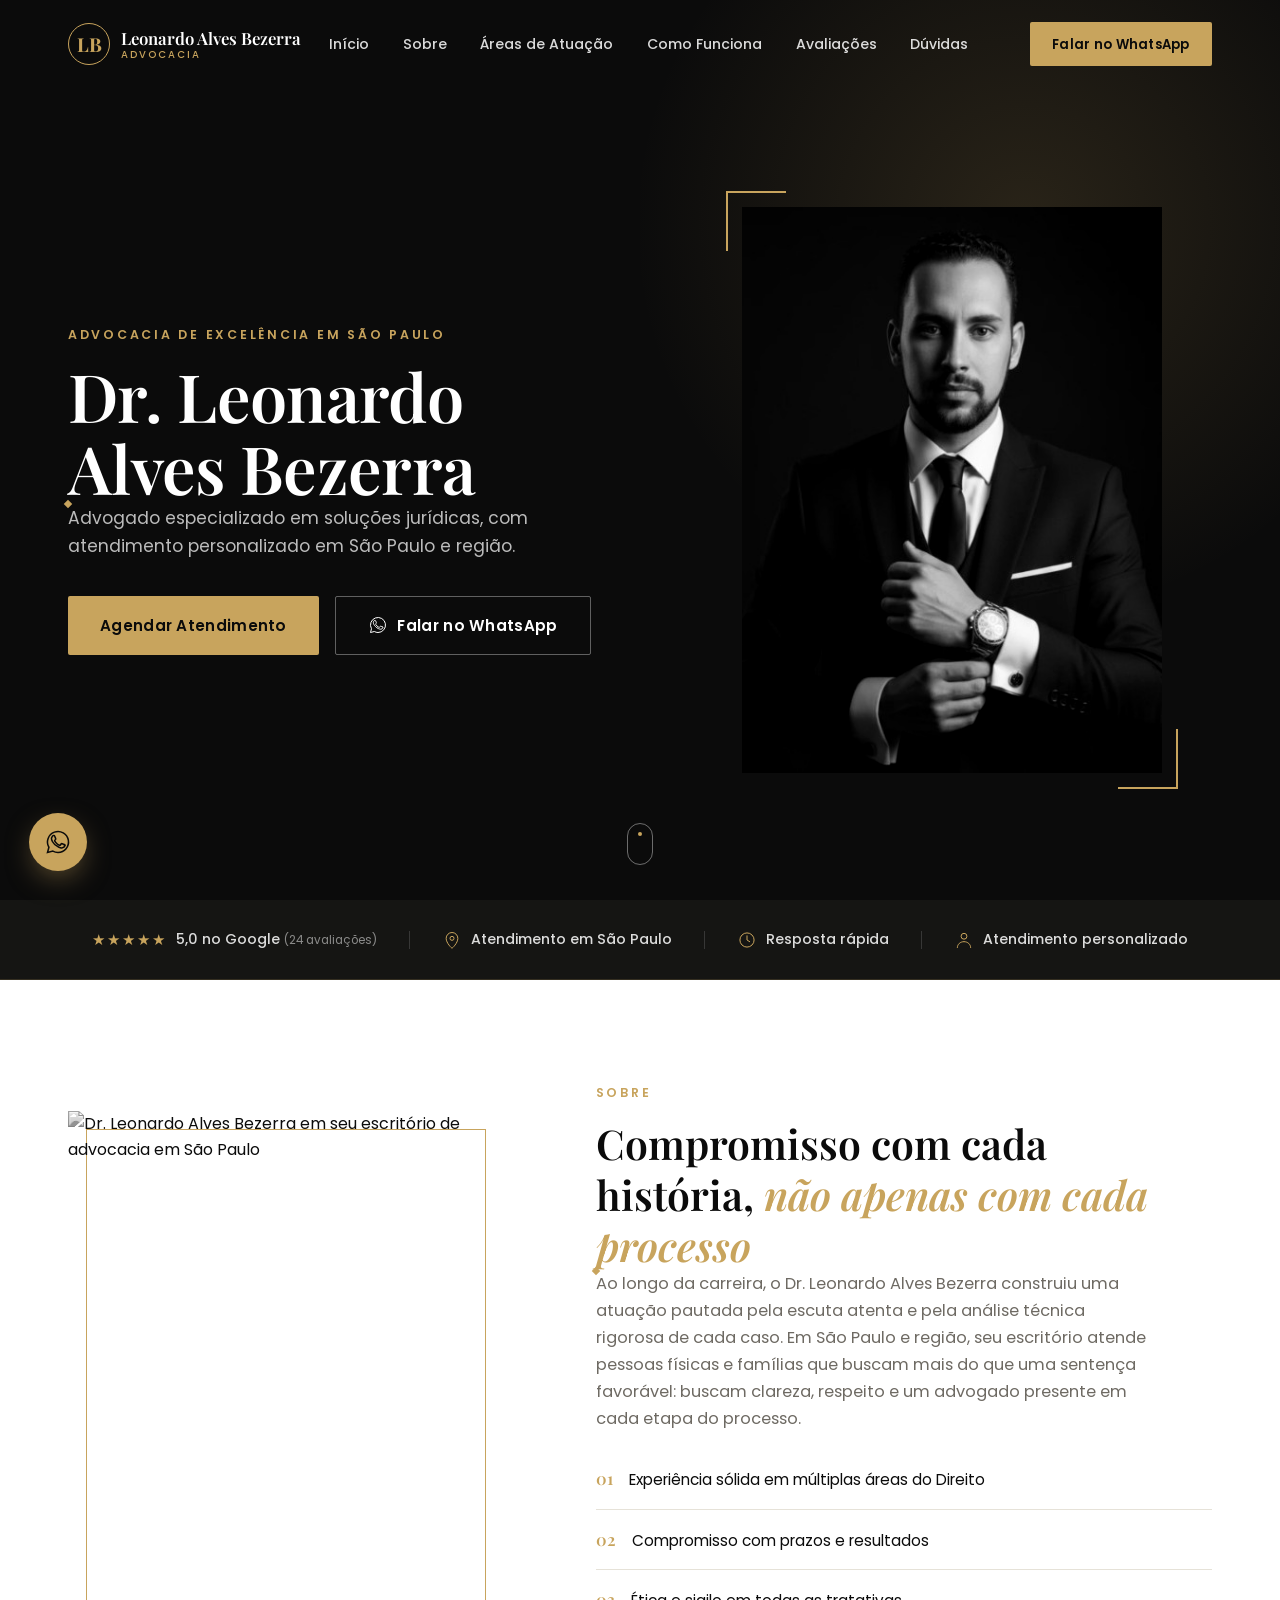
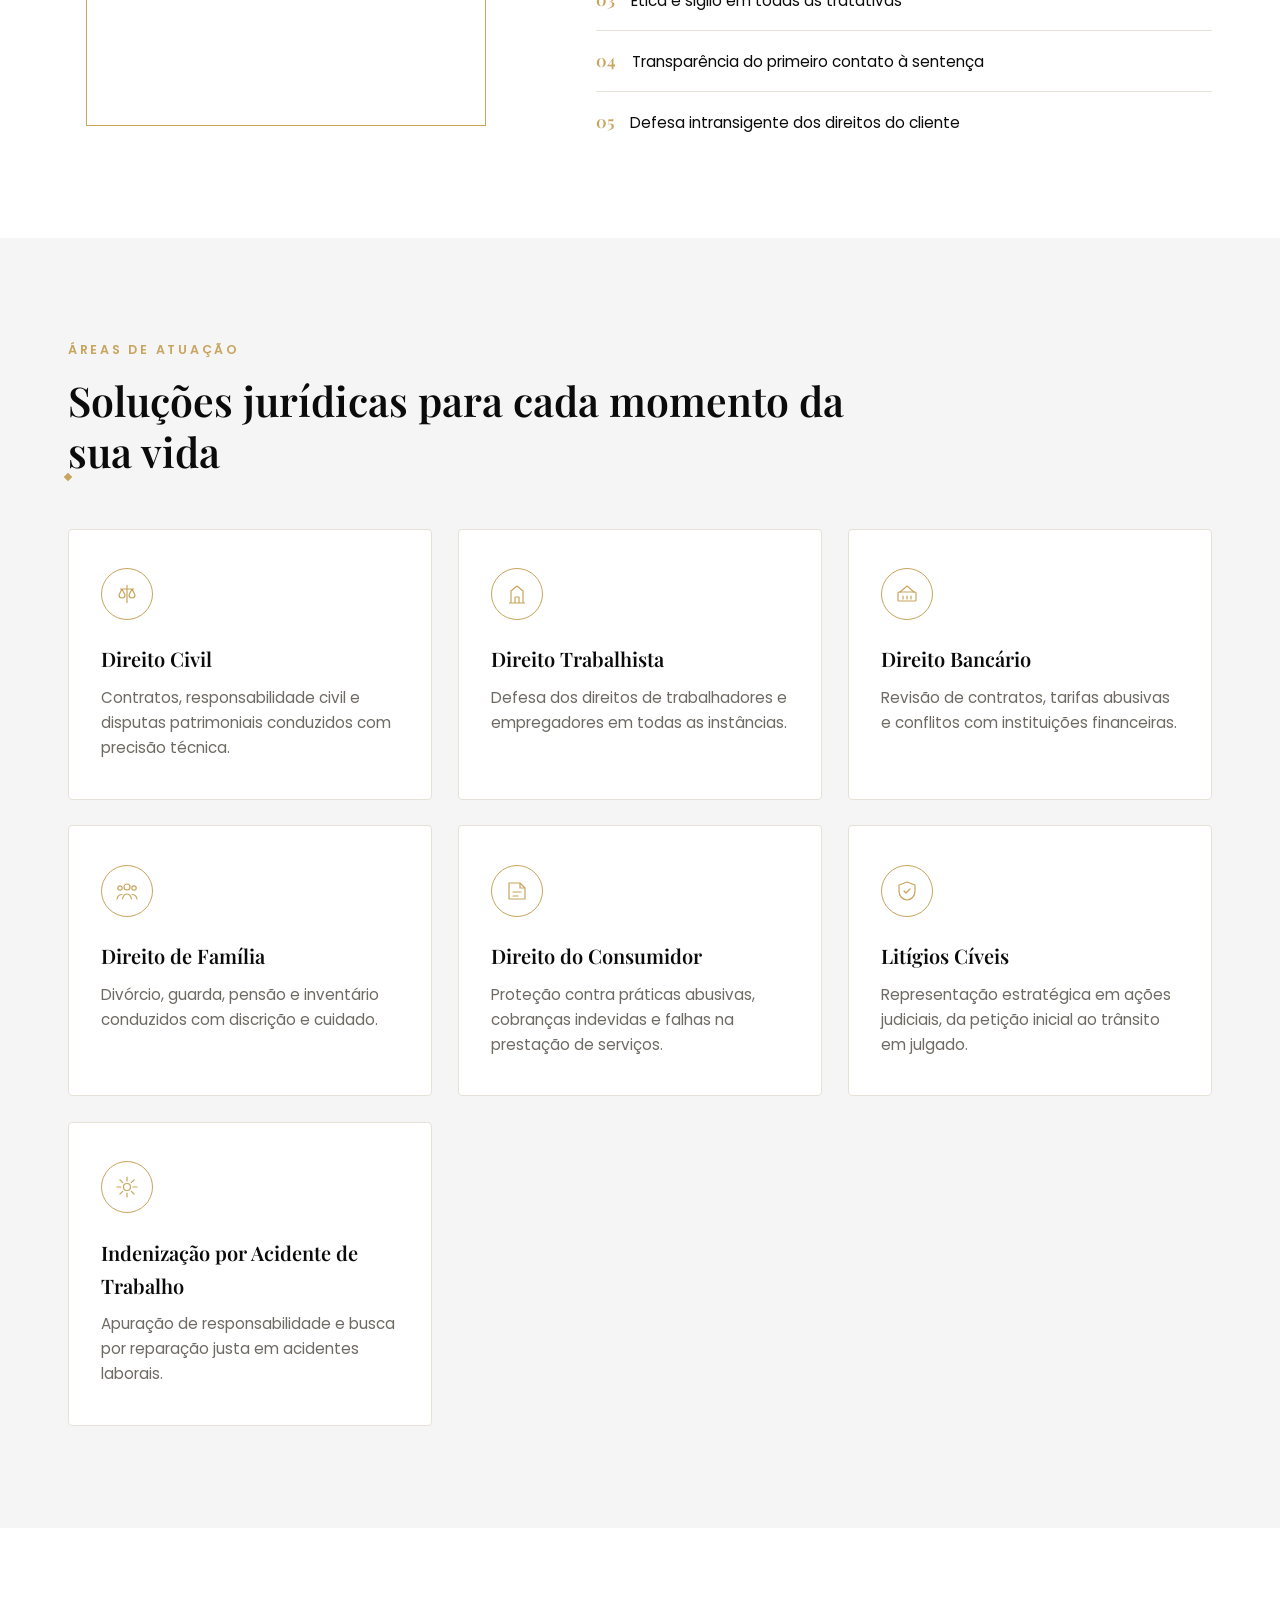
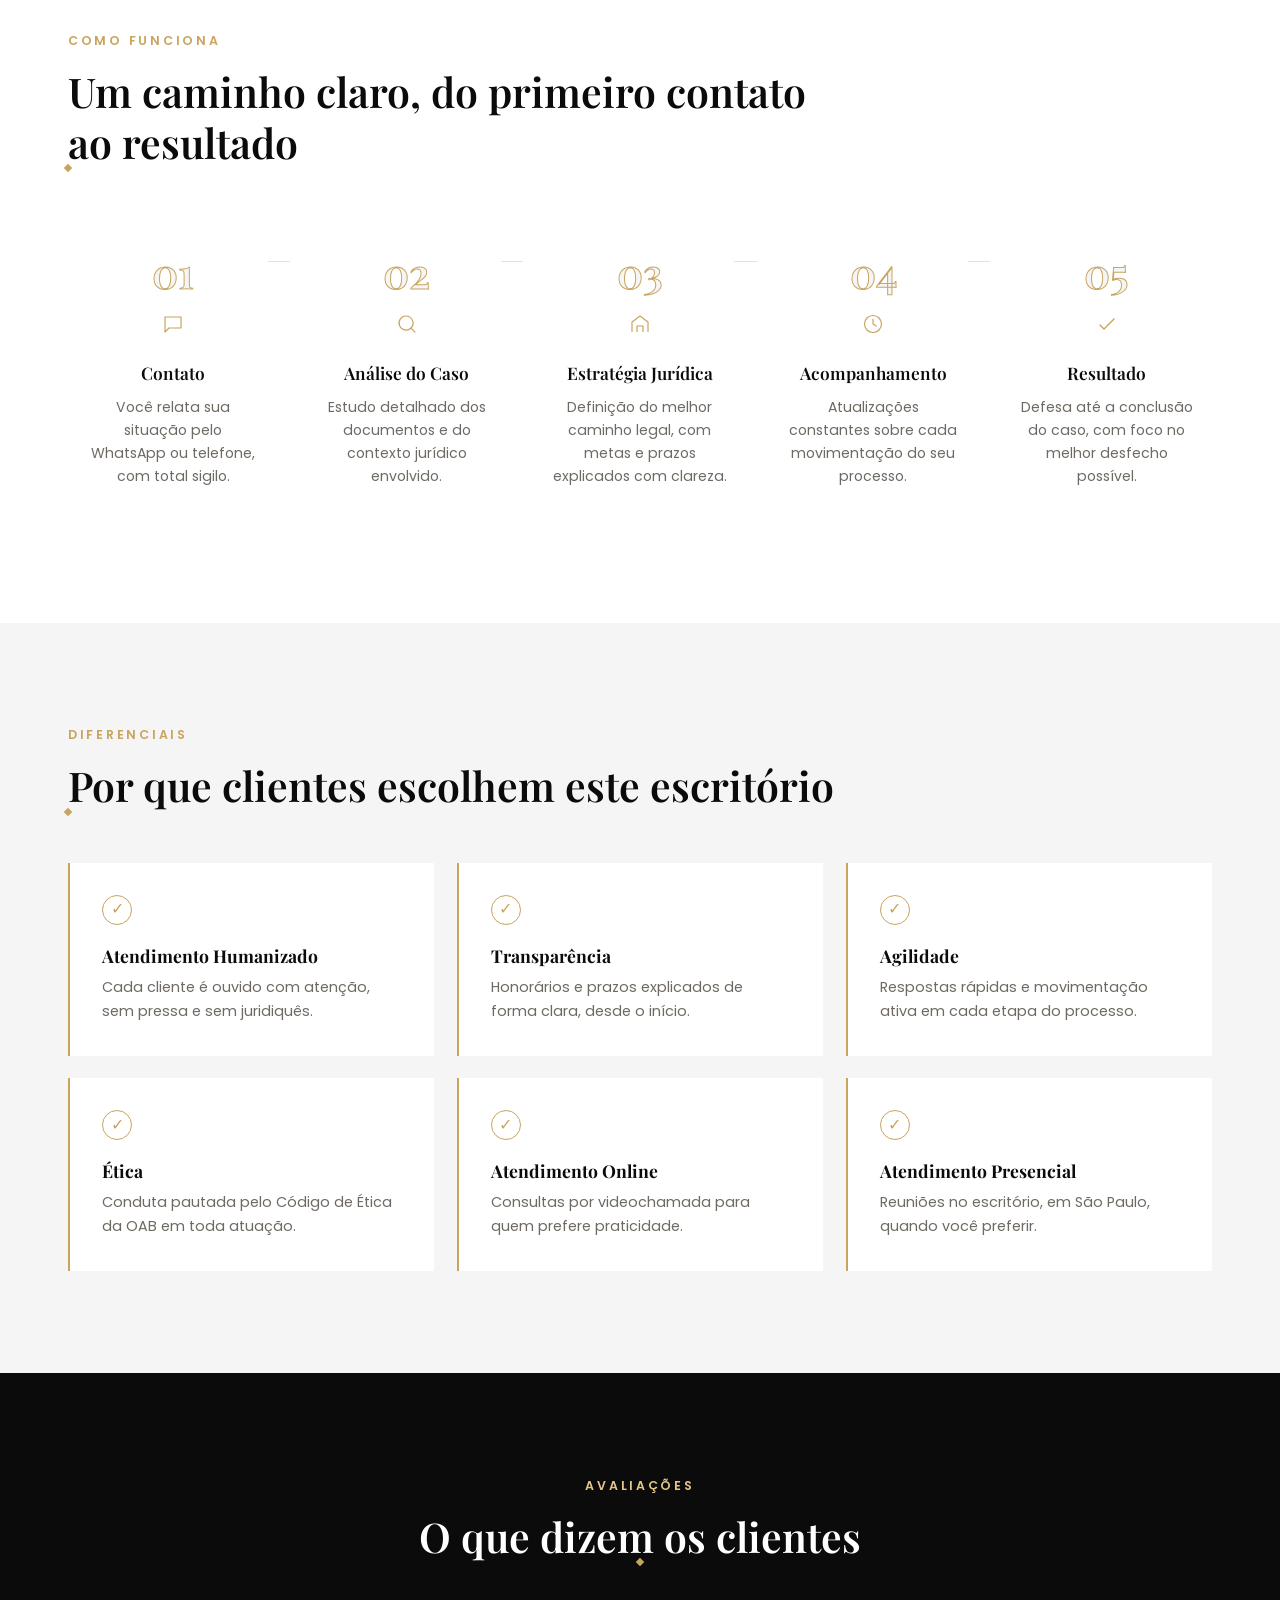
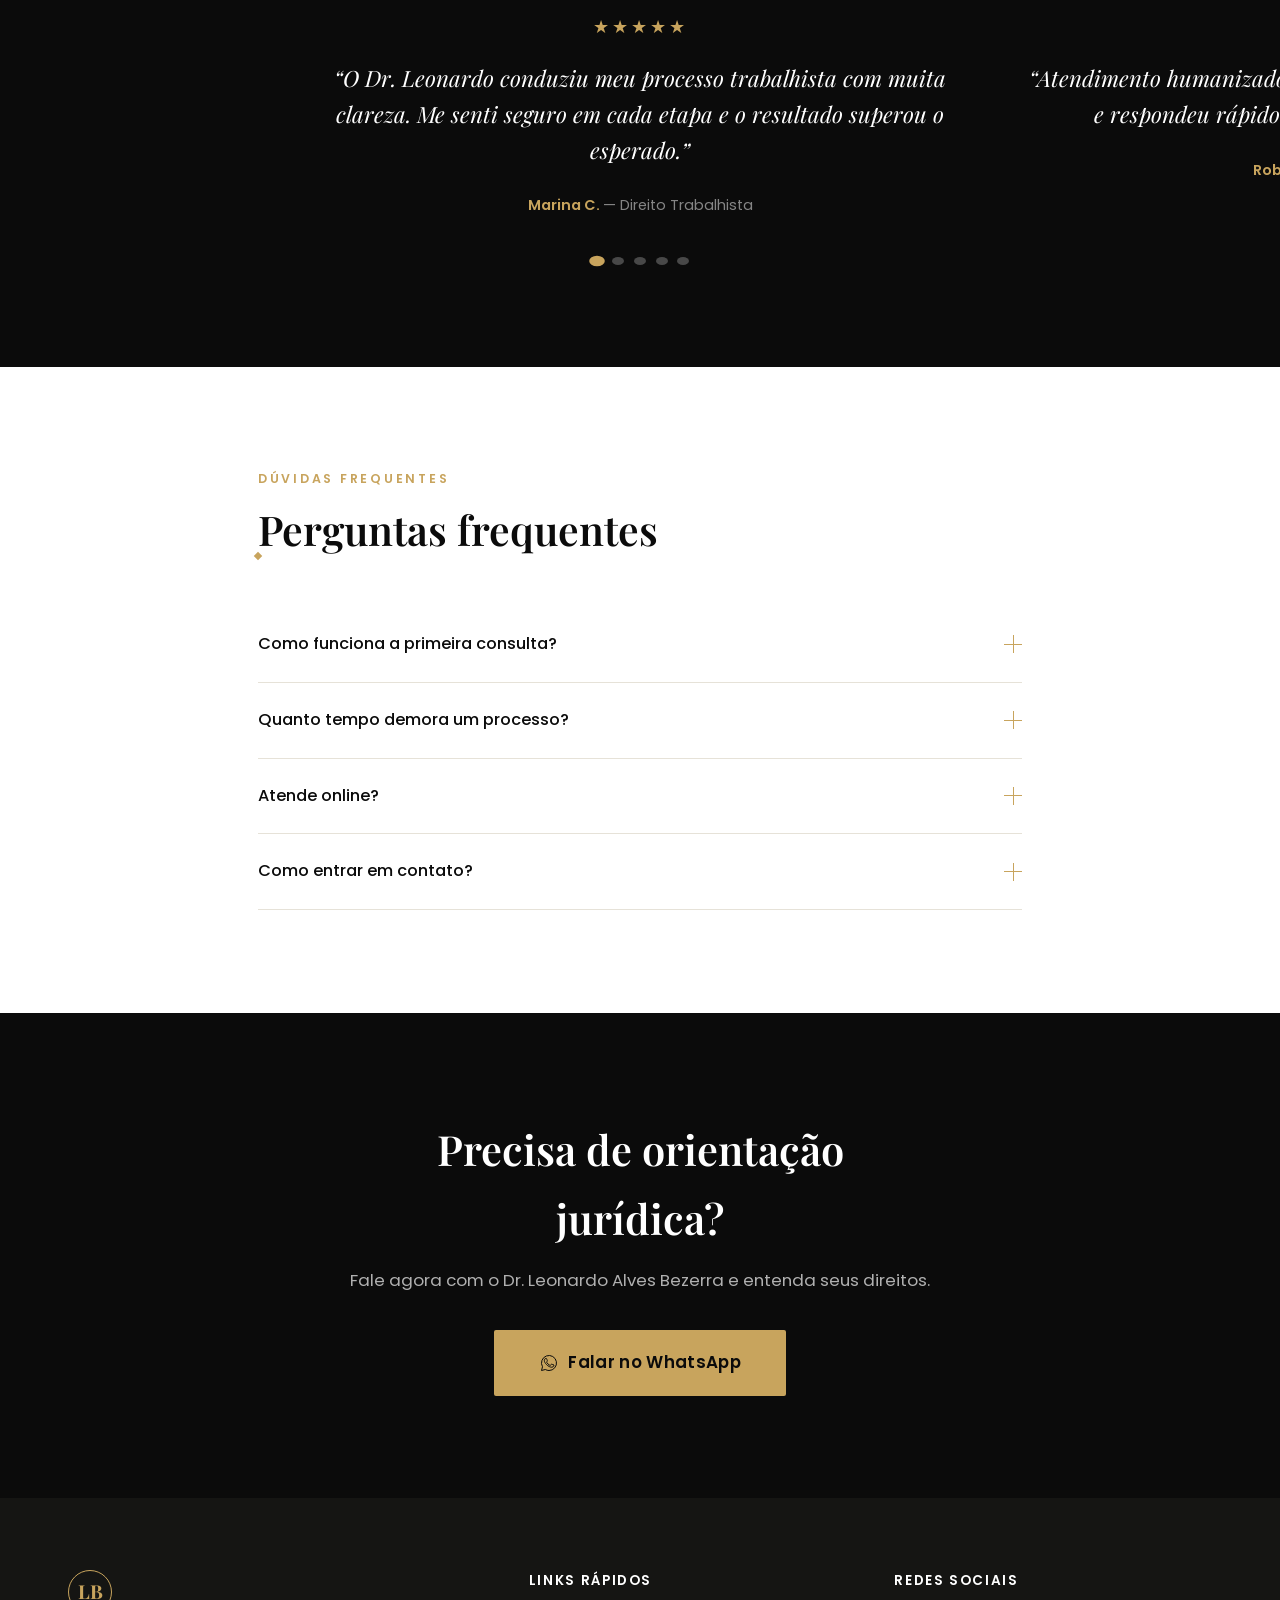
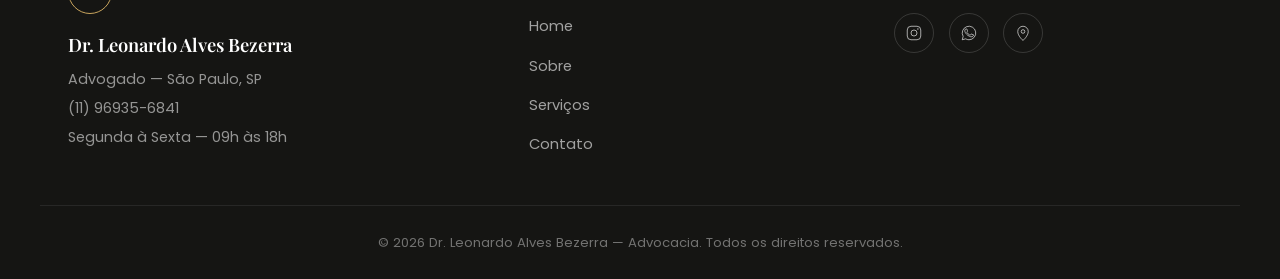
==== commit cee92fda: "Move arquivos para raiz do projeto" ====
--- a/index.html
+++ b/index.html
@@ -11,7 +11,7 @@
   <meta name="author" content="Dr. Leonardo Alves Bezerra">
   <meta name="robots" content="index, follow">
   <link rel="canonical" href="https://www.leonardoalvesbezerra.adv.br/">
-
+   
   <!-- ===================== OPEN GRAPH ===================== -->
   <meta property="og:type" content="website">
   <meta property="og:title" content="Dr. Leonardo Alves Bezerra | Advogado em São Paulo">
@@ -67,8 +67,8 @@
   <link href="https://fonts.googleapis.com/css2?family=Playfair+Display:ital,wght@0,500;0,600;0,700;1,500&family=Poppins:wght@300;400;500;600;700&display=swap" rel="stylesheet">
 
   <!-- ===================== ESTILOS ===================== -->
-  <link rel="stylesheet" href="css/style.css">
-  <link rel="stylesheet" href="css/responsive.css">
+ <link rel="stylesheet" href="style.css">
+  <link rel="stylesheet" href="responsive.css">
   <link rel="icon" type="image/svg+xml" href="data:image/svg+xml,%3Csvg xmlns='http://www.w3.org/2000/svg' viewBox='0 0 100 100'%3E%3Crect width='100' height='100' fill='%230B0B0B'/%3E%3Ctext x='50' y='68' font-size='55' fill='%23C8A45D' text-anchor='middle' font-family='Georgia,serif'%3ELB%3C/text%3E%3C/svg%3E">
 </head>
 <body>
@@ -142,8 +142,7 @@
 
         <div class="hero__media reveal">
           <div class="hero__frame">
-            <img
-              src="images/dr-leonardo-alves-bezerra.jpg"
+            <img src="dr-leonardo-alves-bezerra.jpg"
               alt="Dr. Leonardo Alves Bezerra, advogado em São Paulo, retrato de terno em preto e branco"
               width="443" height="597"
               class="hero__photo"
@@ -575,6 +574,6 @@
     <svg viewBox="0 0 24 24" fill="none"><path d="M12 19V5M6 11l6-6 6 6" stroke="currentColor" stroke-width="1.6" stroke-linecap="round" stroke-linejoin="round"/></svg>
   </button>
 
-  <script src="js/script.js"></script>
+  <script src="script.js"></script>
 </body>
 </html>
--- a/style.css
+++ b/style.css
@@ -0,0 +1,782 @@
+/* ==================================================================
+   DR. LEONARDO ALVES BEZERRA — ADVOCACIA
+   Folha de estilos principal
+   Sumário:
+   1. Reset & variáveis (design tokens)
+   2. Tipografia e utilitários
+   3. Componentes (botões, cards, regras douradas)
+   4. Cabeçalho / navegação
+   5. Hero
+   6. Barra de confiança
+   7. Sobre
+   8. Áreas de atuação
+   9. Como funciona
+   10. Diferenciais
+   11. Avaliações
+   12. FAQ
+   13. CTA final
+   14. Rodapé
+   15. Botões flutuantes
+   16. Animações (scroll reveal)
+================================================================== */
+
+/* ---------- 1. RESET & VARIÁVEIS ---------- */
+*, *::before, *::after { box-sizing: border-box; }
+html { scroll-behavior: smooth; }
+body, h1, h2, h3, p, ul, ol, figure, blockquote { margin: 0; }
+ul, ol { padding: 0; list-style: none; }
+img { max-width: 100%; display: block; }
+a { text-decoration: none; color: inherit; }
+button { font: inherit; cursor: pointer; border: none; background: none; color: inherit; }
+
+:root {
+  /* Paleta de marca */
+  --color-black: #0B0B0B;
+  --color-black-soft: #151513;
+  --color-gold: #C8A45D;
+  --color-gold-light: #E4C88A;
+  --color-white: #FFFFFF;
+  --color-gray-light: #F5F5F5;
+  --color-gray-text: #6E6A63;
+  --color-gray-border: #E6E2D8;
+
+  /* Tipografia */
+  --font-display: 'Playfair Display', Georgia, serif;
+  --font-body: 'Poppins', Arial, sans-serif;
+
+  /* Espaçamento */
+  --section-space: clamp(4.5rem, 8vw, 8rem);
+  --container-width: 1200px;
+
+  /* Sombras / transições */
+  --shadow-soft: 0 20px 60px -20px rgba(11, 11, 11, 0.25);
+  --ease: cubic-bezier(.25, .8, .25, 1);
+}
+
+body {
+  font-family: var(--font-body);
+  color: var(--color-black);
+  background: var(--color-white);
+  line-height: 1.65;
+  -webkit-font-smoothing: antialiased;
+  overflow-x: hidden;
+}
+
+.container {
+  width: 100%;
+  max-width: var(--container-width);
+  margin: 0 auto;
+  padding: 0 1.75rem;
+}
+
+/* Foco de teclado visível — acessibilidade */
+a:focus-visible,
+button:focus-visible,
+.faq__question:focus-visible {
+  outline: 2px solid var(--color-gold);
+  outline-offset: 4px;
+  border-radius: 2px;
+}
+
+/* Skip link */
+.skip-link {
+  position: absolute;
+  left: -999px;
+  top: 0;
+  background: var(--color-gold);
+  color: var(--color-black);
+  padding: .75rem 1.25rem;
+  z-index: 999;
+  font-weight: 600;
+}
+.skip-link:focus { left: 1rem; top: 1rem; }
+
+/* Respeita usuários que preferem menos movimento */
+@media (prefers-reduced-motion: reduce) {
+  html { scroll-behavior: auto; }
+  *, *::before, *::after {
+    animation-duration: .001ms !important;
+    animation-iteration-count: 1 !important;
+    transition-duration: .001ms !important;
+  }
+}
+
+/* ---------- 2. TIPOGRAFIA & UTILITÁRIOS ---------- */
+.eyebrow {
+  font-family: var(--font-body);
+  font-size: .78rem;
+  font-weight: 600;
+  letter-spacing: .22em;
+  text-transform: uppercase;
+  color: var(--color-gold);
+  margin-bottom: .9rem;
+}
+.eyebrow--gold { color: var(--color-gold-light); }
+
+.section-title {
+  font-family: var(--font-display);
+  font-weight: 600;
+  font-size: clamp(1.9rem, 3.2vw, 2.7rem);
+  line-height: 1.25;
+  color: var(--color-black);
+  max-width: 780px;
+}
+.section-title span { color: var(--color-gold); font-style: italic; }
+.section-title--light { color: var(--color-white); }
+
+.section-head { margin-bottom: 3.2rem; }
+.section-head--light { text-align: center; }
+.section-head--light .section-title { margin: 0 auto; }
+
+/* fio dourado — elemento assinatura da marca:
+   uma regra fina com um pequeno losango central,
+   repetida sob eyebrows e títulos de seção */
+.gold-rule {
+  position: relative;
+  width: 90px;
+  height: 12px;
+  margin: 1.1rem 0 1.6rem;
+}
+.gold-rule::before {
+  content: "";
+  position: absolute;
+  top: 50%; left: 0;
+  width: 100%; height: 1px;
+  background: var(--color-gold);
+  transform: translateY(-50%);
+}
+.gold-rule::after {
+  content: "";
+  position: absolute;
+  top: 50%; left: 50%;
+  width: 6px; height: 6px;
+  background: var(--color-gold);
+  transform: translate(-50%, -50%) rotate(45deg);
+}
+.gold-rule--left { margin-left: 0; }
+
+.icon { width: 20px; height: 20px; flex-shrink: 0; }
+.icon--gold { color: var(--color-gold); }
+
+/* ---------- 3. COMPONENTES ---------- */
+.btn {
+  display: inline-flex;
+  align-items: center;
+  justify-content: center;
+  gap: .6rem;
+  padding: 1rem 2rem;
+  font-family: var(--font-body);
+  font-weight: 600;
+  font-size: .95rem;
+  letter-spacing: .02em;
+  border-radius: 2px;
+  transition: all .35s var(--ease);
+  white-space: nowrap;
+}
+.btn--gold {
+  background: var(--color-gold);
+  color: var(--color-black);
+}
+.btn--gold:hover {
+  background: var(--color-gold-light);
+  transform: translateY(-2px);
+  box-shadow: 0 12px 30px -10px rgba(200, 164, 93, .55);
+}
+.btn--outline {
+  border: 1px solid rgba(255,255,255,.35);
+  color: var(--color-white);
+}
+.btn--outline:hover {
+  border-color: var(--color-gold);
+  color: var(--color-gold);
+  transform: translateY(-2px);
+}
+.btn--small { padding: .7rem 1.4rem; font-size: .82rem; }
+.btn--large { padding: 1.2rem 2.8rem; font-size: 1.05rem; }
+
+/* Cards — áreas de atuação */
+.card {
+  background: var(--color-white);
+  border: 1px solid var(--color-gray-border);
+  padding: 2.4rem 2rem;
+  border-radius: 4px;
+  transition: border-color .35s var(--ease), transform .35s var(--ease), box-shadow .35s var(--ease);
+  position: relative;
+}
+.card::before {
+  content: "";
+  position: absolute;
+  top: -1px; left: -1px;
+  width: 22px; height: 22px;
+  border-top: 2px solid transparent;
+  border-left: 2px solid transparent;
+  transition: border-color .35s var(--ease);
+}
+.card:hover {
+  border-color: var(--color-gold);
+  transform: translateY(-6px);
+  box-shadow: var(--shadow-soft);
+}
+.card:hover::before { border-color: var(--color-gold); }
+.card__icon {
+  display: inline-flex;
+  align-items: center;
+  justify-content: center;
+  width: 52px; height: 52px;
+  color: var(--color-gold);
+  border: 1px solid var(--color-gold);
+  border-radius: 50%;
+  margin-bottom: 1.4rem;
+}
+.card__icon svg { width: 24px; height: 24px; }
+.card__title {
+  font-family: var(--font-display);
+  font-size: 1.25rem;
+  font-weight: 600;
+  margin-bottom: .6rem;
+}
+.card__text { color: var(--color-gray-text); font-size: .95rem; }
+
+/* ---------- 4. CABEÇALHO / NAVEGAÇÃO ---------- */
+.header {
+  position: fixed;
+  top: 0; left: 0; right: 0;
+  z-index: 500;
+  padding: 1.4rem 0;
+  transition: background .4s var(--ease), padding .4s var(--ease), box-shadow .4s var(--ease);
+}
+.header__inner {
+  display: flex;
+  align-items: center;
+  justify-content: space-between;
+  gap: 1.5rem;
+}
+.header.is-scrolled {
+  background: rgba(11,11,11,.92);
+  backdrop-filter: blur(10px);
+  padding: .85rem 0;
+  box-shadow: 0 10px 30px -15px rgba(0,0,0,.5);
+}
+
+.logo { display: flex; align-items: center; gap: .7rem; }
+.logo__mark {
+  font-family: var(--font-display);
+  font-weight: 700;
+  font-size: 1.2rem;
+  color: var(--color-gold);
+  border: 1px solid var(--color-gold);
+  width: 42px; height: 42px;
+  border-radius: 50%;
+  display: flex; align-items: center; justify-content: center;
+  flex-shrink: 0;
+}
+.logo__text {
+  font-family: var(--font-display);
+  color: var(--color-white);
+  font-size: 1.05rem;
+  font-weight: 600;
+  line-height: 1.2;
+  display: flex;
+  flex-direction: column;
+}
+.logo__text small {
+  font-family: var(--font-body);
+  font-size: .62rem;
+  letter-spacing: .2em;
+  text-transform: uppercase;
+  color: var(--color-gold);
+  font-weight: 500;
+}
+
+.nav__list { display: flex; align-items: center; gap: 2.1rem; }
+.nav__link {
+  font-size: .88rem;
+  font-weight: 500;
+  color: rgba(255,255,255,.85);
+  position: relative;
+  padding-bottom: 4px;
+  transition: color .3s var(--ease);
+}
+.nav__link::after {
+  content: "";
+  position: absolute;
+  left: 0; bottom: 0;
+  width: 0; height: 1px;
+  background: var(--color-gold);
+  transition: width .3s var(--ease);
+}
+.nav__link:hover, .nav__link.is-active { color: var(--color-gold); }
+.nav__link:hover::after, .nav__link.is-active::after { width: 100%; }
+.nav__link--cta { display: none; }
+
+.header__whatsapp { flex-shrink: 0; }
+
+.hamburger {
+  display: none;
+  flex-direction: column;
+  gap: 5px;
+  width: 32px;
+  z-index: 501;
+}
+.hamburger span {
+  display: block;
+  height: 2px;
+  background: var(--color-white);
+  border-radius: 2px;
+  transition: transform .35s var(--ease), opacity .35s var(--ease), background .3s;
+}
+.hamburger.is-active span:nth-child(1) { transform: translateY(7px) rotate(45deg); background: var(--color-gold); }
+.hamburger.is-active span:nth-child(2) { opacity: 0; }
+.hamburger.is-active span:nth-child(3) { transform: translateY(-7px) rotate(-45deg); background: var(--color-gold); }
+
+.nav-overlay {
+  position: fixed; inset: 0;
+  background: rgba(0,0,0,.6);
+  opacity: 0; visibility: hidden;
+  transition: opacity .3s;
+  z-index: 400;
+}
+.nav-overlay.is-active { opacity: 1; visibility: visible; }
+
+/* ---------- 5. HERO ---------- */
+.hero {
+  position: relative;
+  min-height: 100vh;
+  display: flex;
+  align-items: center;
+  background: var(--color-black);
+  overflow: hidden;
+  padding-top: 5rem;
+}
+.hero__glow {
+  position: absolute;
+  top: -20%; right: -10%;
+  width: 60%; height: 90%;
+  background: radial-gradient(circle, rgba(200,164,93,.16) 0%, rgba(200,164,93,0) 70%);
+  pointer-events: none;
+}
+.hero__grid {
+  display: grid;
+  grid-template-columns: 1.05fr .95fr;
+  align-items: center;
+  gap: 3rem;
+  position: relative;
+  z-index: 2;
+}
+.hero__content { padding: 2rem 0; }
+.hero__title {
+  font-family: var(--font-display);
+  color: var(--color-white);
+  font-weight: 600;
+  font-size: clamp(2.6rem, 5.2vw, 4.4rem);
+  line-height: 1.08;
+  letter-spacing: -.01em;
+}
+.hero__subtitle {
+  color: rgba(255,255,255,.72);
+  font-size: 1.08rem;
+  max-width: 460px;
+  margin-bottom: 2.2rem;
+}
+.hero__actions { display: flex; gap: 1rem; flex-wrap: wrap; }
+
+.hero__media { display: flex; justify-content: center; }
+.hero__frame {
+  position: relative;
+  max-width: 420px;
+  width: 100%;
+}
+.hero__frame::before,
+.hero__frame::after {
+  content: "";
+  position: absolute;
+  width: 60px; height: 60px;
+  border-color: var(--color-gold);
+  border-style: solid;
+  z-index: 2;
+}
+.hero__frame::before {
+  top: -16px; left: -16px;
+  border-width: 2px 0 0 2px;
+}
+.hero__frame::after {
+  bottom: -16px; right: -16px;
+  border-width: 0 2px 2px 0;
+}
+.hero__photo {
+  width: 100%;
+  height: auto;
+  filter: grayscale(1) contrast(1.05);
+  position: relative;
+  z-index: 1;
+}
+
+.hero__scroll {
+  position: absolute;
+  bottom: 2.2rem;
+  left: 50%;
+  transform: translateX(-50%);
+  width: 26px; height: 42px;
+  border: 1px solid rgba(255,255,255,.4);
+  border-radius: 20px;
+  z-index: 2;
+}
+.hero__scroll span {
+  position: absolute;
+  top: 8px; left: 50%;
+  width: 4px; height: 4px;
+  margin-left: -2px;
+  background: var(--color-gold);
+  border-radius: 50%;
+  animation: scrollDot 1.8s infinite;
+}
+@keyframes scrollDot {
+  0% { opacity: 1; top: 8px; }
+  70% { opacity: 0; top: 24px; }
+  100% { opacity: 0; top: 24px; }
+}
+
+/* ---------- 6. BARRA DE CONFIANÇA ---------- */
+.trust {
+  background: var(--color-black-soft);
+  padding: 1.7rem 0;
+  border-bottom: 1px solid rgba(200,164,93,.18);
+}
+.trust__grid {
+  display: flex;
+  align-items: center;
+  justify-content: center;
+  flex-wrap: wrap;
+  gap: 1.4rem 2rem;
+}
+.trust__item {
+  display: flex;
+  align-items: center;
+  gap: .55rem;
+  color: rgba(255,255,255,.85);
+  font-size: .88rem;
+  font-weight: 500;
+}
+.trust__stars { color: var(--color-gold); letter-spacing: 2px; font-size: .95rem; }
+.trust__label small { color: rgba(255,255,255,.5); font-weight: 400; }
+.trust__divider {
+  width: 1px; height: 18px;
+  background: rgba(255,255,255,.15);
+}
+
+/* ---------- 7. SOBRE ---------- */
+.about { padding: var(--section-space) 0; }
+.about__grid {
+  display: grid;
+  grid-template-columns: .85fr 1.15fr;
+  gap: 4.5rem;
+  align-items: center;
+}
+.about__frame {
+  position: relative;
+  max-width: 400px;
+}
+.about__frame::after {
+  content: "";
+  position: absolute;
+  inset: 18px -18px -18px 18px;
+  border: 1px solid var(--color-gold);
+  z-index: -1;
+}
+.about__photo { filter: grayscale(1); }
+.about__text {
+  color: var(--color-gray-text);
+  font-size: 1.02rem;
+  max-width: 560px;
+  margin-bottom: 2rem;
+}
+.about__values { display: flex; flex-direction: column; gap: 1rem; }
+.about__values li {
+  display: flex;
+  align-items: baseline;
+  gap: 1rem;
+  font-size: .96rem;
+  color: var(--color-black);
+  padding-bottom: 1rem;
+  border-bottom: 1px solid var(--color-gray-border);
+}
+.about__values li:last-child { border-bottom: none; padding-bottom: 0; }
+.about__values-mark {
+  font-family: var(--font-display);
+  color: var(--color-gold);
+  font-weight: 600;
+  font-size: 1.05rem;
+  flex-shrink: 0;
+}
+
+/* ---------- 8. ÁREAS DE ATUAÇÃO ---------- */
+.areas { padding: var(--section-space) 0; background: var(--color-gray-light); }
+.areas__grid {
+  display: grid;
+  grid-template-columns: repeat(3, 1fr);
+  gap: 1.6rem;
+}
+
+/* ---------- 9. COMO FUNCIONA ---------- */
+.process { padding: var(--section-space) 0; }
+.process__list {
+  display: grid;
+  grid-template-columns: repeat(5, 1fr);
+  gap: 1.4rem;
+  counter-reset: step;
+  position: relative;
+}
+.process__step {
+  text-align: center;
+  padding: 2rem 1.1rem;
+  position: relative;
+}
+.process__step:not(:last-child)::after {
+  content: "";
+  position: absolute;
+  top: 2.6rem;
+  right: -.7rem;
+  width: 1.4rem;
+  height: 1px;
+  background: var(--color-gray-border);
+}
+.process__number {
+  display: block;
+  font-family: var(--font-display);
+  font-size: 2.6rem;
+  font-weight: 600;
+  color: var(--color-gray-light);
+  -webkit-text-stroke: 1px var(--color-gold);
+  line-height: 1;
+  margin-bottom: .6rem;
+}
+.process__icon {
+  display: inline-flex;
+  align-items: center;
+  justify-content: center;
+  width: 44px; height: 44px;
+  color: var(--color-gold);
+  margin-bottom: .8rem;
+}
+.process__icon svg { width: 24px; height: 24px; }
+.process__title {
+  font-family: var(--font-display);
+  font-size: 1.08rem;
+  font-weight: 600;
+  margin-bottom: .5rem;
+}
+.process__text { color: var(--color-gray-text); font-size: .88rem; }
+
+/* ---------- 10. DIFERENCIAIS ---------- */
+.diff { padding: var(--section-space) 0; background: var(--color-gray-light); }
+.diff__grid {
+  display: grid;
+  grid-template-columns: repeat(3, 1fr);
+  gap: 1.4rem;
+}
+.diff__card {
+  background: var(--color-white);
+  padding: 2rem;
+  border-left: 2px solid var(--color-gold);
+  transition: transform .3s var(--ease), box-shadow .3s var(--ease);
+}
+.diff__card:hover { transform: translateX(4px); box-shadow: var(--shadow-soft); }
+.diff__check {
+  display: inline-flex;
+  align-items: center; justify-content: center;
+  width: 30px; height: 30px;
+  color: var(--color-gold);
+  font-size: 1rem;
+  border: 1px solid var(--color-gold);
+  border-radius: 50%;
+  margin-bottom: 1rem;
+}
+.diff__card h3 { font-family: var(--font-display); font-size: 1.1rem; margin-bottom: .4rem; }
+.diff__card p { color: var(--color-gray-text); font-size: .9rem; }
+
+/* ---------- 11. AVALIAÇÕES ---------- */
+.reviews { padding: var(--section-space) 0; background: var(--color-black); overflow: hidden; }
+.reviews__slider { position: relative; max-width: 720px; margin: 0 auto; }
+.reviews__track {
+  display: flex;
+  transition: transform .6s var(--ease);
+}
+.review {
+  flex: 0 0 100%;
+  text-align: center;
+  padding: 0 1.5rem;
+}
+.review__stars { color: var(--color-gold); letter-spacing: 3px; font-size: 1.1rem; display: block; margin-bottom: 1.2rem; }
+.review__text {
+  font-family: var(--font-display);
+  font-style: italic;
+  font-size: clamp(1.1rem, 2vw, 1.4rem);
+  color: var(--color-white);
+  line-height: 1.6;
+  margin-bottom: 1.6rem;
+}
+.review__author { color: var(--color-gold); font-size: .9rem; font-weight: 600; }
+.review__author span { color: rgba(255,255,255,.5); font-weight: 400; }
+
+.reviews__dots {
+  display: flex;
+  justify-content: center;
+  gap: .6rem;
+  margin-top: 2.4rem;
+}
+.reviews__dots button {
+  width: 8px; height: 8px;
+  border-radius: 50%;
+  background: rgba(255,255,255,.25);
+  transition: background .3s, transform .3s;
+}
+.reviews__dots button.is-active { background: var(--color-gold); transform: scale(1.3); }
+
+/* ---------- 12. FAQ ---------- */
+.faq { padding: var(--section-space) 0; }
+.faq__container { max-width: 820px; }
+.faq__item {
+  border-bottom: 1px solid var(--color-gray-border);
+}
+.faq__question {
+  width: 100%;
+  display: flex;
+  align-items: center;
+  justify-content: space-between;
+  padding: 1.5rem 0;
+  text-align: left;
+  font-family: var(--font-body);
+  font-weight: 500;
+  font-size: 1.02rem;
+  color: var(--color-black);
+}
+.faq__icon {
+  position: relative;
+  width: 18px; height: 18px;
+  flex-shrink: 0;
+  margin-left: 1.5rem;
+}
+.faq__icon::before, .faq__icon::after {
+  content: "";
+  position: absolute;
+  background: var(--color-gold);
+  transition: transform .3s var(--ease);
+}
+.faq__icon::before { top: 50%; left: 0; width: 100%; height: 1px; margin-top: -.5px; }
+.faq__icon::after { left: 50%; top: 0; width: 1px; height: 100%; margin-left: -.5px; }
+.faq__item.is-open .faq__icon::after { transform: scaleY(0); }
+.faq__answer {
+  max-height: 0;
+  overflow: hidden;
+  transition: max-height .4s var(--ease), padding .4s var(--ease);
+}
+.faq__answer p { padding-bottom: 1.5rem; color: var(--color-gray-text); font-size: .95rem; max-width: 680px; }
+.faq__item.is-open .faq__answer { max-height: 220px; }
+
+/* ---------- 13. CTA FINAL ---------- */
+.cta { background: var(--color-black); padding: var(--section-space) 0; }
+.cta__inner { text-align: center; max-width: 640px; margin: 0 auto; }
+.cta__title {
+  font-family: var(--font-display);
+  color: var(--color-white);
+  font-size: clamp(1.9rem, 3.4vw, 2.6rem);
+  font-weight: 600;
+  margin-bottom: .9rem;
+}
+.cta__text { color: rgba(255,255,255,.68); margin-bottom: 2.2rem; font-size: 1.05rem; }
+
+/* ---------- 14. RODAPÉ ---------- */
+.footer { background: var(--color-black-soft); padding: 4.5rem 0 0; }
+.footer__grid {
+  display: grid;
+  grid-template-columns: 1.3fr 1fr 1fr;
+  gap: 3rem;
+  padding-bottom: 3rem;
+  border-bottom: 1px solid rgba(255,255,255,.08);
+}
+.logo__mark--footer {
+  display: inline-flex;
+  align-items: center; justify-content: center;
+  width: 44px; height: 44px;
+  border: 1px solid var(--color-gold);
+  border-radius: 50%;
+  font-family: var(--font-display);
+  color: var(--color-gold);
+  font-weight: 700;
+  margin-bottom: 1rem;
+}
+.footer__name { font-family: var(--font-display); color: var(--color-white); font-size: 1.15rem; font-weight: 600; margin-bottom: .5rem; }
+.footer__text { color: rgba(255,255,255,.55); font-size: .9rem; margin-bottom: .3rem; }
+.footer__heading {
+  font-family: var(--font-body);
+  color: var(--color-white);
+  font-size: .85rem;
+  letter-spacing: .12em;
+  text-transform: uppercase;
+  margin-bottom: 1.3rem;
+  font-weight: 600;
+}
+.footer__links { display: flex; flex-direction: column; gap: .8rem; }
+.footer__links a { color: rgba(255,255,255,.6); font-size: .92rem; transition: color .3s; }
+.footer__links a:hover { color: var(--color-gold); }
+.footer__social { display: flex; gap: .9rem; }
+.footer__social a {
+  width: 40px; height: 40px;
+  display: flex; align-items: center; justify-content: center;
+  border: 1px solid rgba(255,255,255,.15);
+  border-radius: 50%;
+  color: rgba(255,255,255,.7);
+  transition: all .3s var(--ease);
+}
+.footer__social a:hover { border-color: var(--color-gold); color: var(--color-gold); transform: translateY(-3px); }
+.footer__social svg { width: 18px; height: 18px; }
+.footer__bottom {
+  padding: 1.6rem 0;
+  text-align: center;
+  color: rgba(255,255,255,.4);
+  font-size: .82rem;
+}
+
+/* ---------- 15. BOTÕES FLUTUANTES ---------- */
+.float-whatsapp {
+  position: fixed;
+  bottom: 1.8rem; left: 1.8rem;
+  width: 58px; height: 58px;
+  background: var(--color-gold);
+  color: var(--color-black);
+  border-radius: 50%;
+  display: flex; align-items: center; justify-content: center;
+  box-shadow: 0 10px 30px -8px rgba(200,164,93,.6);
+  z-index: 300;
+  transition: transform .3s var(--ease);
+}
+.float-whatsapp:hover { transform: scale(1.08); }
+.float-whatsapp svg { width: 28px; height: 28px; }
+
+.back-to-top {
+  position: fixed;
+  bottom: 1.8rem; right: 1.8rem;
+  width: 46px; height: 46px;
+  background: rgba(11,11,11,.85);
+  border: 1px solid var(--color-gold);
+  color: var(--color-gold);
+  border-radius: 50%;
+  display: flex; align-items: center; justify-content: center;
+  z-index: 300;
+  opacity: 0; visibility: hidden;
+  transform: translateY(10px);
+  transition: all .35s var(--ease);
+}
+.back-to-top.is-visible { opacity: 1; visibility: visible; transform: translateY(0); }
+.back-to-top svg { width: 20px; height: 20px; }
+
+/* ---------- 16. ANIMAÇÕES DE SCROLL ---------- */
+.reveal {
+  opacity: 0;
+  transform: translateY(24px);
+  transition: opacity .8s var(--ease), transform .8s var(--ease);
+}
+.reveal.is-visible {
+  opacity: 1;
+  transform: translateY(0);
+}
--- a/responsive.css
+++ b/responsive.css
@@ -0,0 +1,119 @@
+/* ==================================================================
+   RESPONSIVIDADE
+   Breakpoints:
+   - Notebook / desktop pequeno: até 1200px
+   - Tablet: até 992px
+   - Tablet pequeno / celular grande: até 768px
+   - Celular: até 480px
+================================================================== */
+
+/* ---------- NOTEBOOK (<=1200px) ---------- */
+@media (max-width: 1200px) {
+  :root { --container-width: 1000px; }
+  .hero__grid { gap: 2rem; }
+}
+
+/* ---------- TABLET (<=992px) ---------- */
+@media (max-width: 992px) {
+
+  /* Navegação vira menu hambúrguer */
+  .nav {
+    position: fixed;
+    top: 0; right: 0;
+    height: 100vh;
+    width: min(340px, 82vw);
+    background: var(--color-black-soft);
+    padding: 6.5rem 2.2rem 2rem;
+    transform: translateX(100%);
+    transition: transform .4s var(--ease);
+    z-index: 450;
+    overflow-y: auto;
+  }
+  .nav.is-active { transform: translateX(0); }
+  .nav__list { flex-direction: column; align-items: flex-start; gap: 1.6rem; }
+  .nav__link { font-size: 1.02rem; }
+  .nav__link--cta {
+    display: inline-flex;
+    background: var(--color-gold);
+    color: var(--color-black);
+    padding: .8rem 1.5rem;
+    border-radius: 2px;
+    font-weight: 600;
+    margin-top: .5rem;
+  }
+  .nav__link--cta::after { display: none; }
+
+  .header__whatsapp { display: none; }
+  .hamburger { display: flex; }
+
+  /* Hero empilha verticalmente, foto acima do texto */
+  .hero__grid {
+    grid-template-columns: 1fr;
+    text-align: center;
+    padding-bottom: 3rem;
+  }
+  .hero { padding-top: 7rem; min-height: auto; }
+  .hero__content { order: 2; padding: 0; }
+  .hero__media { order: 1; margin-bottom: 1rem; }
+  .hero__frame { max-width: 280px; }
+  .hero__subtitle { margin-left: auto; margin-right: auto; }
+  .hero__actions { justify-content: center; }
+  .gold-rule { margin-left: auto; margin-right: auto; }
+
+  .trust__grid { justify-content: center; }
+
+  .about__grid { grid-template-columns: 1fr; gap: 2.6rem; }
+  .about__frame { margin: 0 auto; }
+  .about__content { text-align: left; }
+
+  .areas__grid { grid-template-columns: repeat(2, 1fr); }
+
+  .process__list { grid-template-columns: repeat(3, 1fr); gap: 2rem 1rem; }
+  .process__step:not(:last-child)::after { display: none; }
+
+  .diff__grid { grid-template-columns: repeat(2, 1fr); }
+
+  .footer__grid { grid-template-columns: 1fr 1fr; gap: 2.5rem; }
+}
+
+/* ---------- CELULAR GRANDE / TABLET PEQUENO (<=768px) ---------- */
+@media (max-width: 768px) {
+  .section-head { margin-bottom: 2.4rem; }
+
+  .areas__grid { grid-template-columns: 1fr; }
+  .process__list { grid-template-columns: 1fr 1fr; }
+  .diff__grid { grid-template-columns: 1fr; }
+
+  .footer__grid { grid-template-columns: 1fr; text-align: center; gap: 2.2rem; }
+  .footer__social { justify-content: center; }
+  .about__content { text-align: center; }
+  .about__values li { text-align: left; }
+  .gold-rule--left { margin-left: auto; margin-right: auto; }
+}
+
+/* ---------- CELULAR (<=480px) ---------- */
+@media (max-width: 480px) {
+  .container { padding: 0 1.25rem; }
+
+  .logo__text { font-size: .92rem; }
+  .logo__text small { font-size: .56rem; }
+
+  .hero__title { font-size: 2.3rem; }
+  .hero__actions { flex-direction: column; width: 100%; }
+  .hero__actions .btn { width: 100%; }
+
+  .trust__grid { gap: 1rem 1.2rem; }
+  .trust__divider { display: none; }
+
+  .process__list { grid-template-columns: 1fr; }
+
+  .cta__title { font-size: 1.7rem; }
+
+  /* Botões maiores para toque confortável */
+  .btn, .faq__question, .footer__social a, .float-whatsapp, .back-to-top {
+    min-height: 44px;
+  }
+
+  .float-whatsapp { width: 52px; height: 52px; bottom: 1.2rem; left: 1.2rem; }
+  .back-to-top { width: 42px; height: 42px; bottom: 1.2rem; right: 1.2rem; }
+}
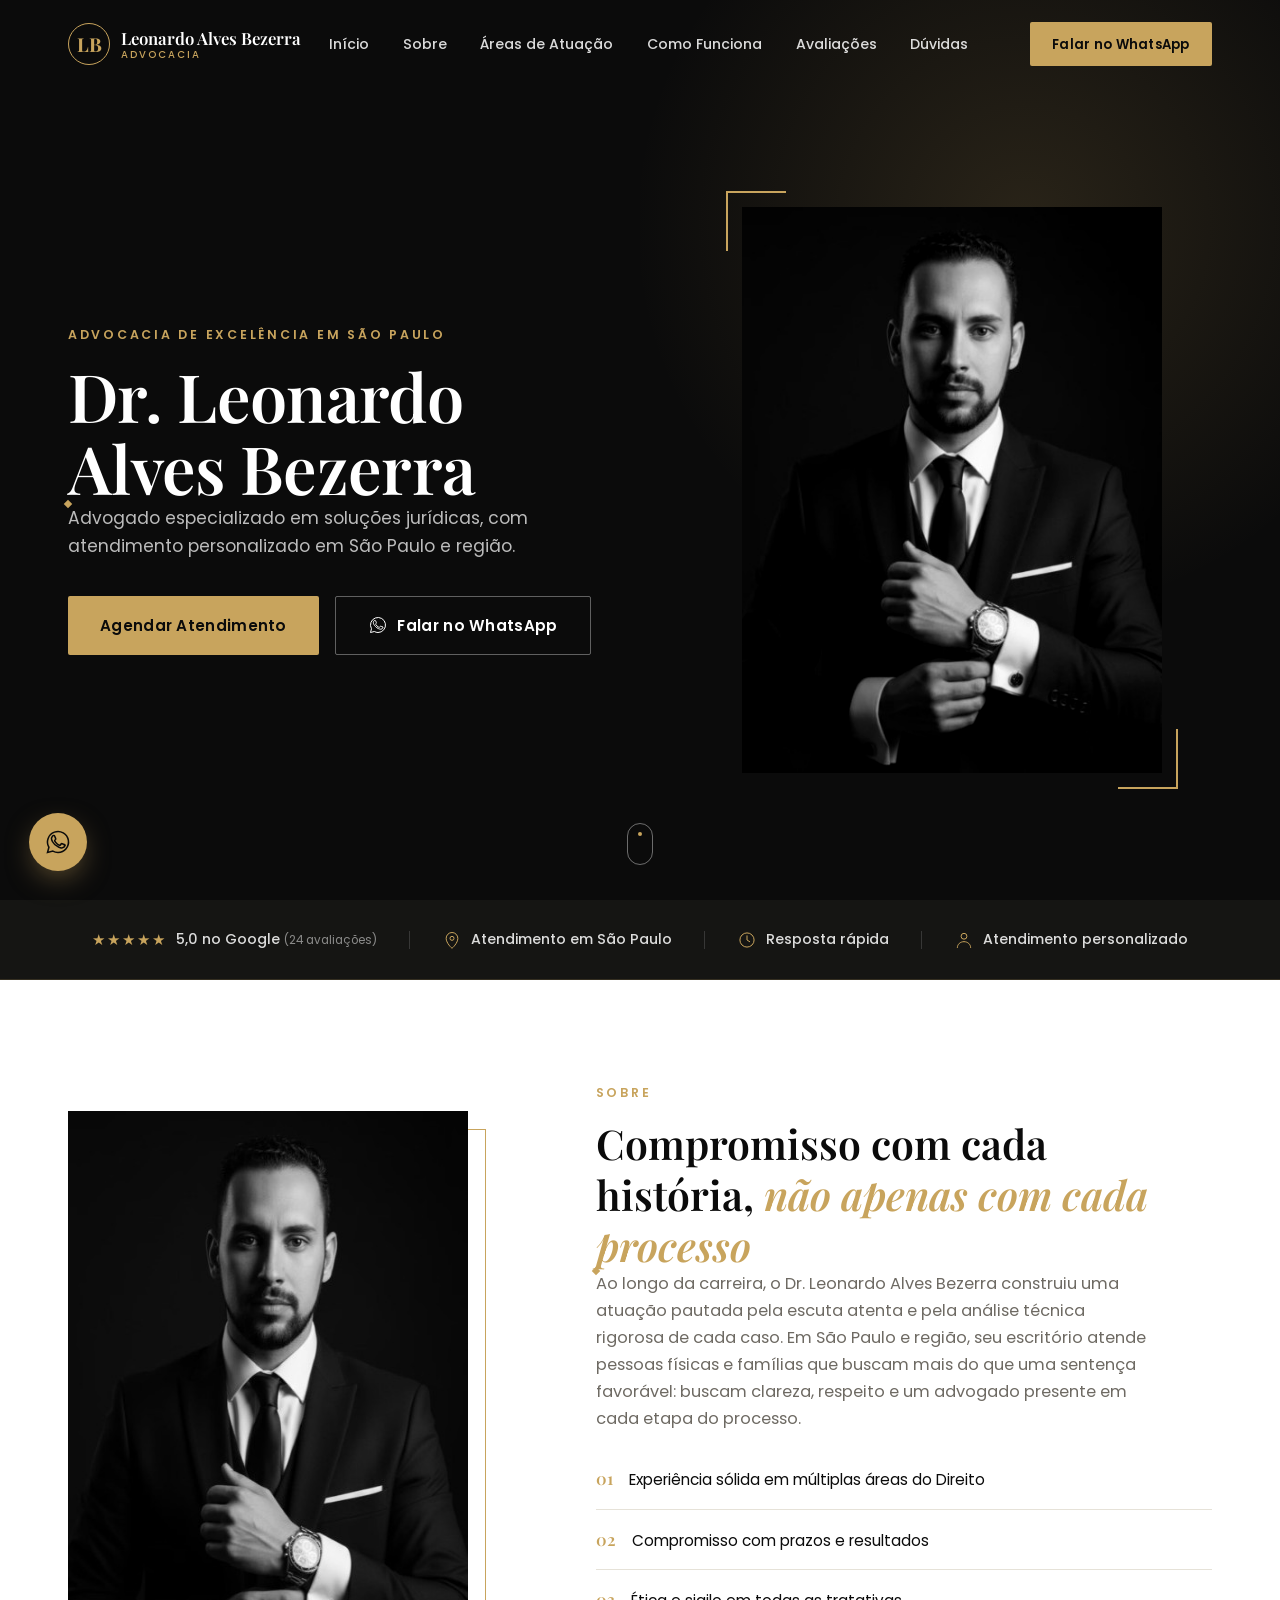
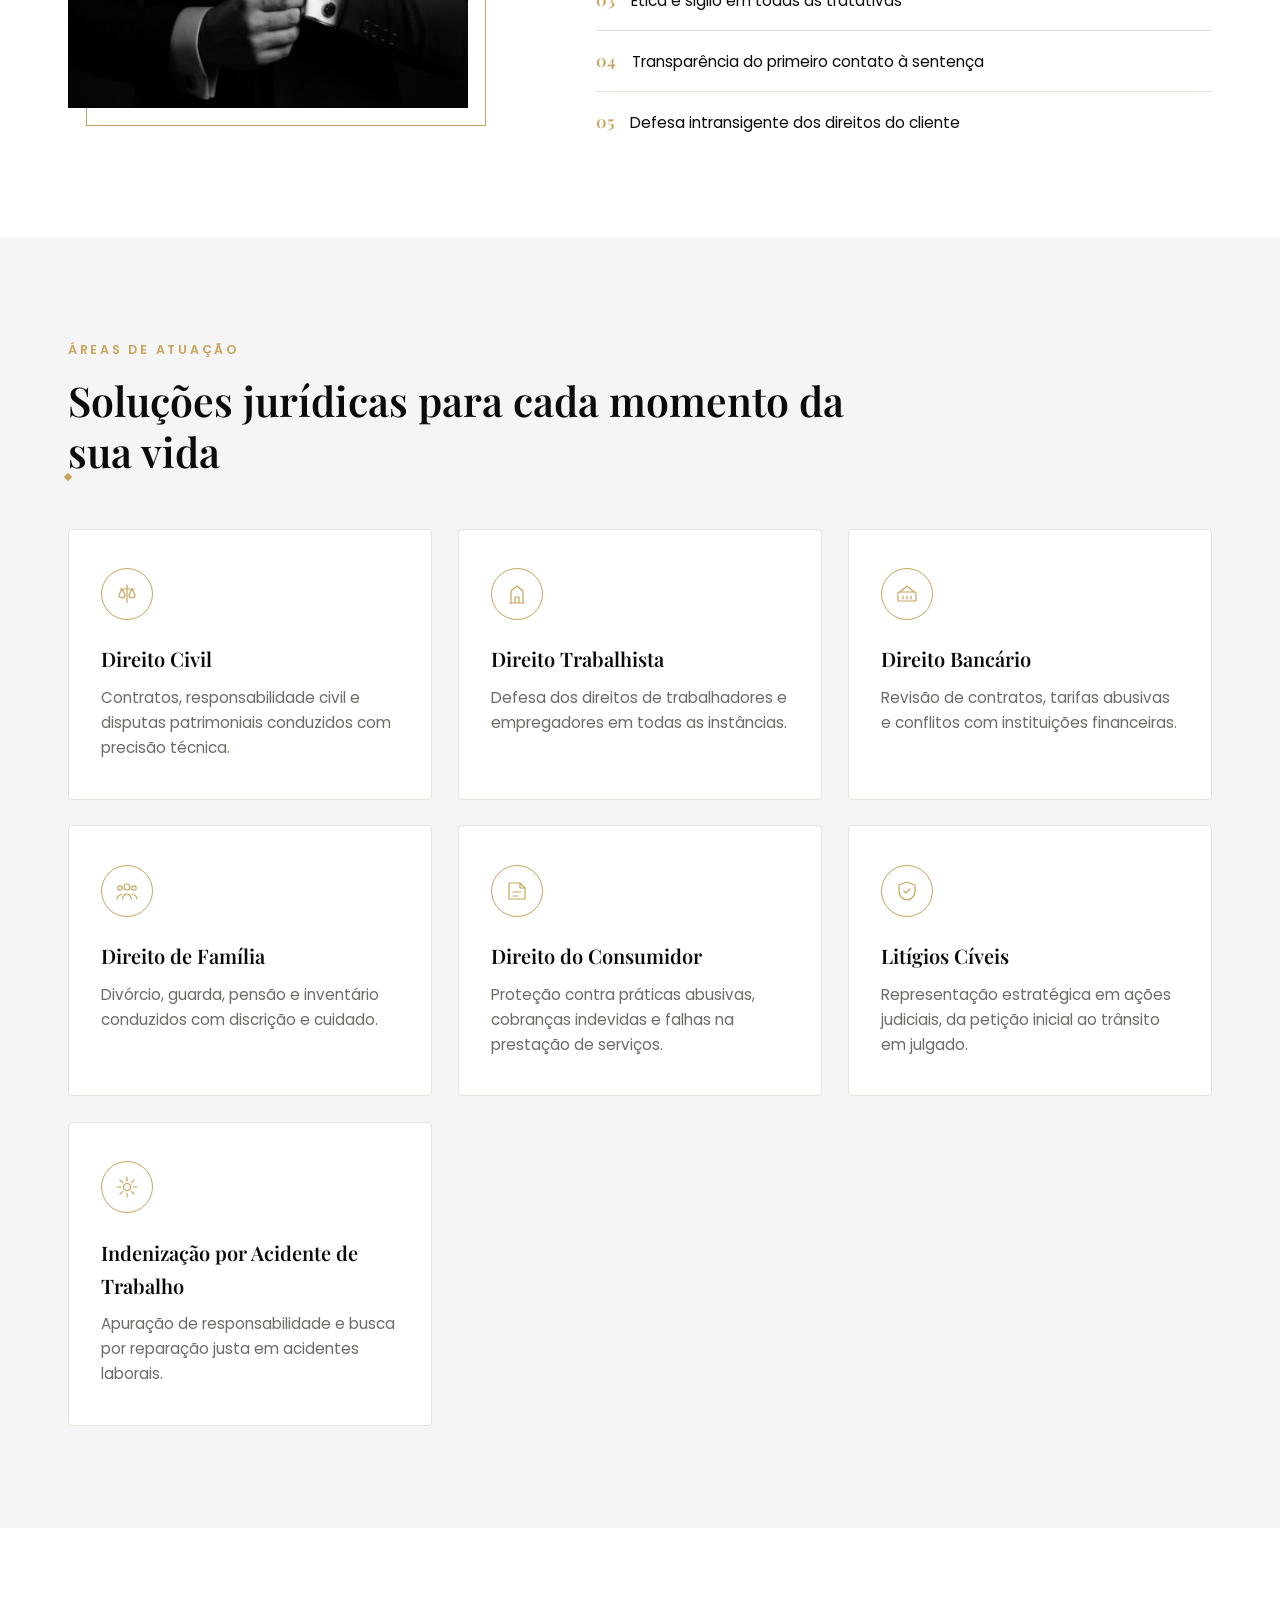
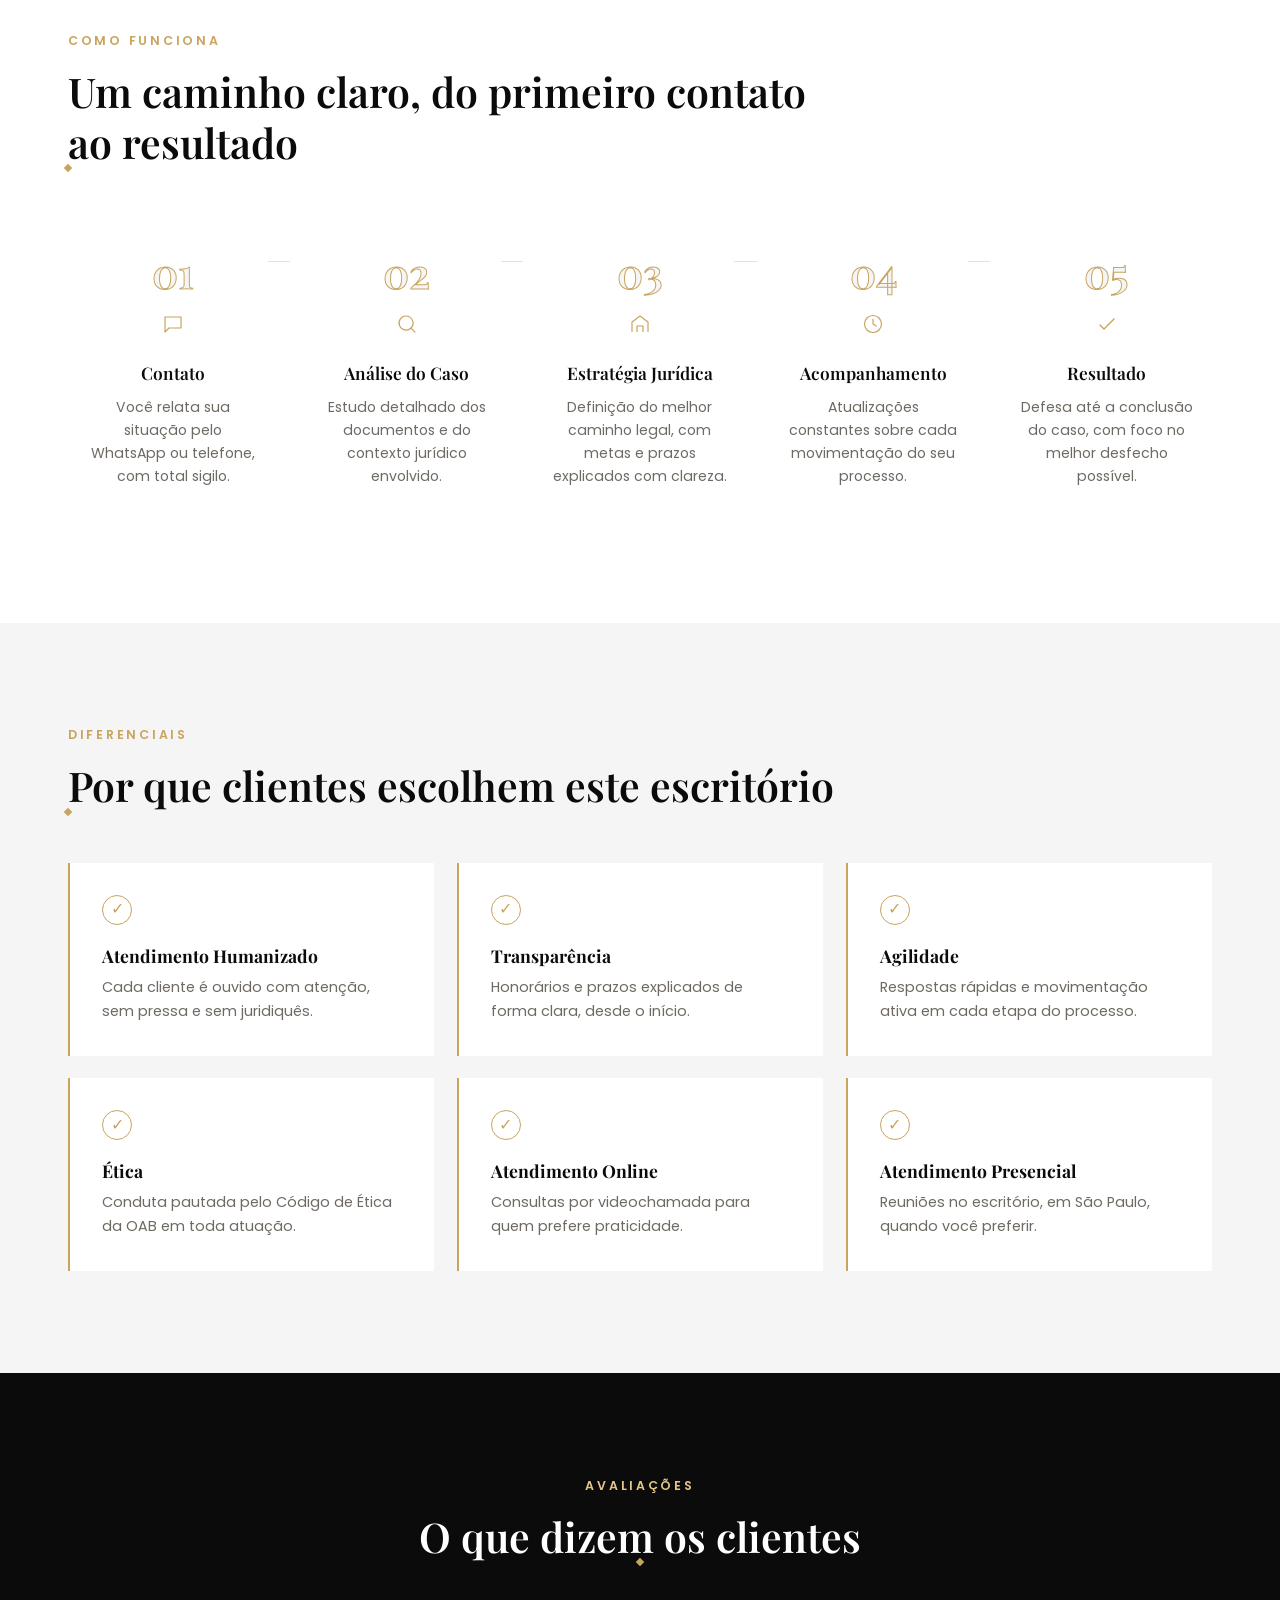
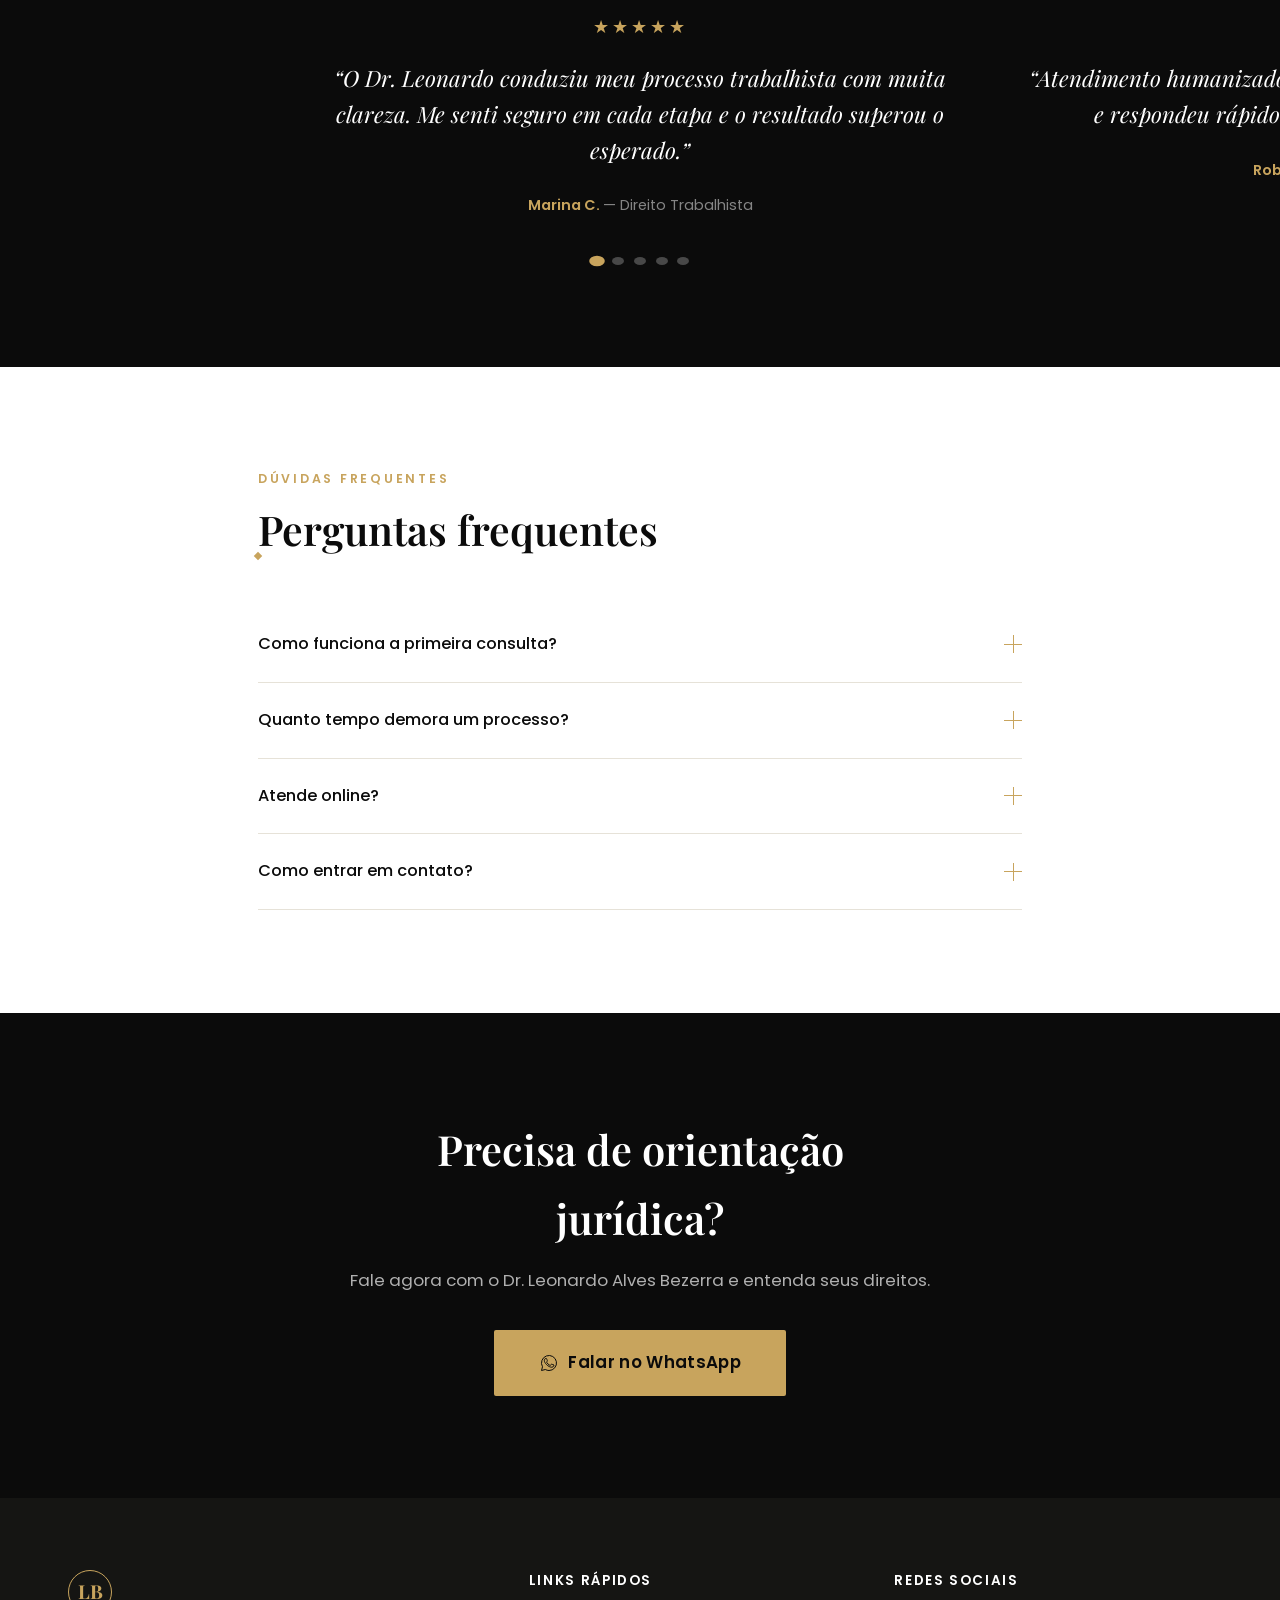
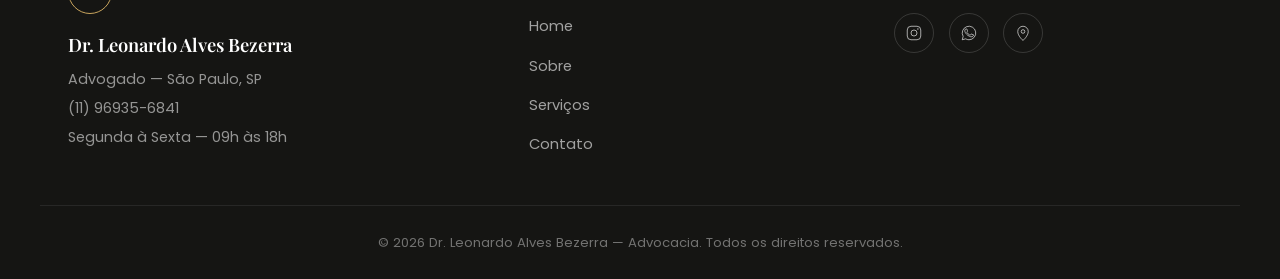
==== commit 578d701d: "Atualiza conteúdo do site" ====
--- a/index.html
+++ b/index.html
@@ -192,7 +192,7 @@
         <div class="about__media reveal">
           <div class="about__frame">
             <img
-              src="images/dr-leonardo-alves-bezerra.jpg"
+              src="./dr-leonardo-alves-bezerra.jpg"
               alt="Dr. Leonardo Alves Bezerra em seu escritório de advocacia em São Paulo"
               width="443" height="597"
               loading="lazy"
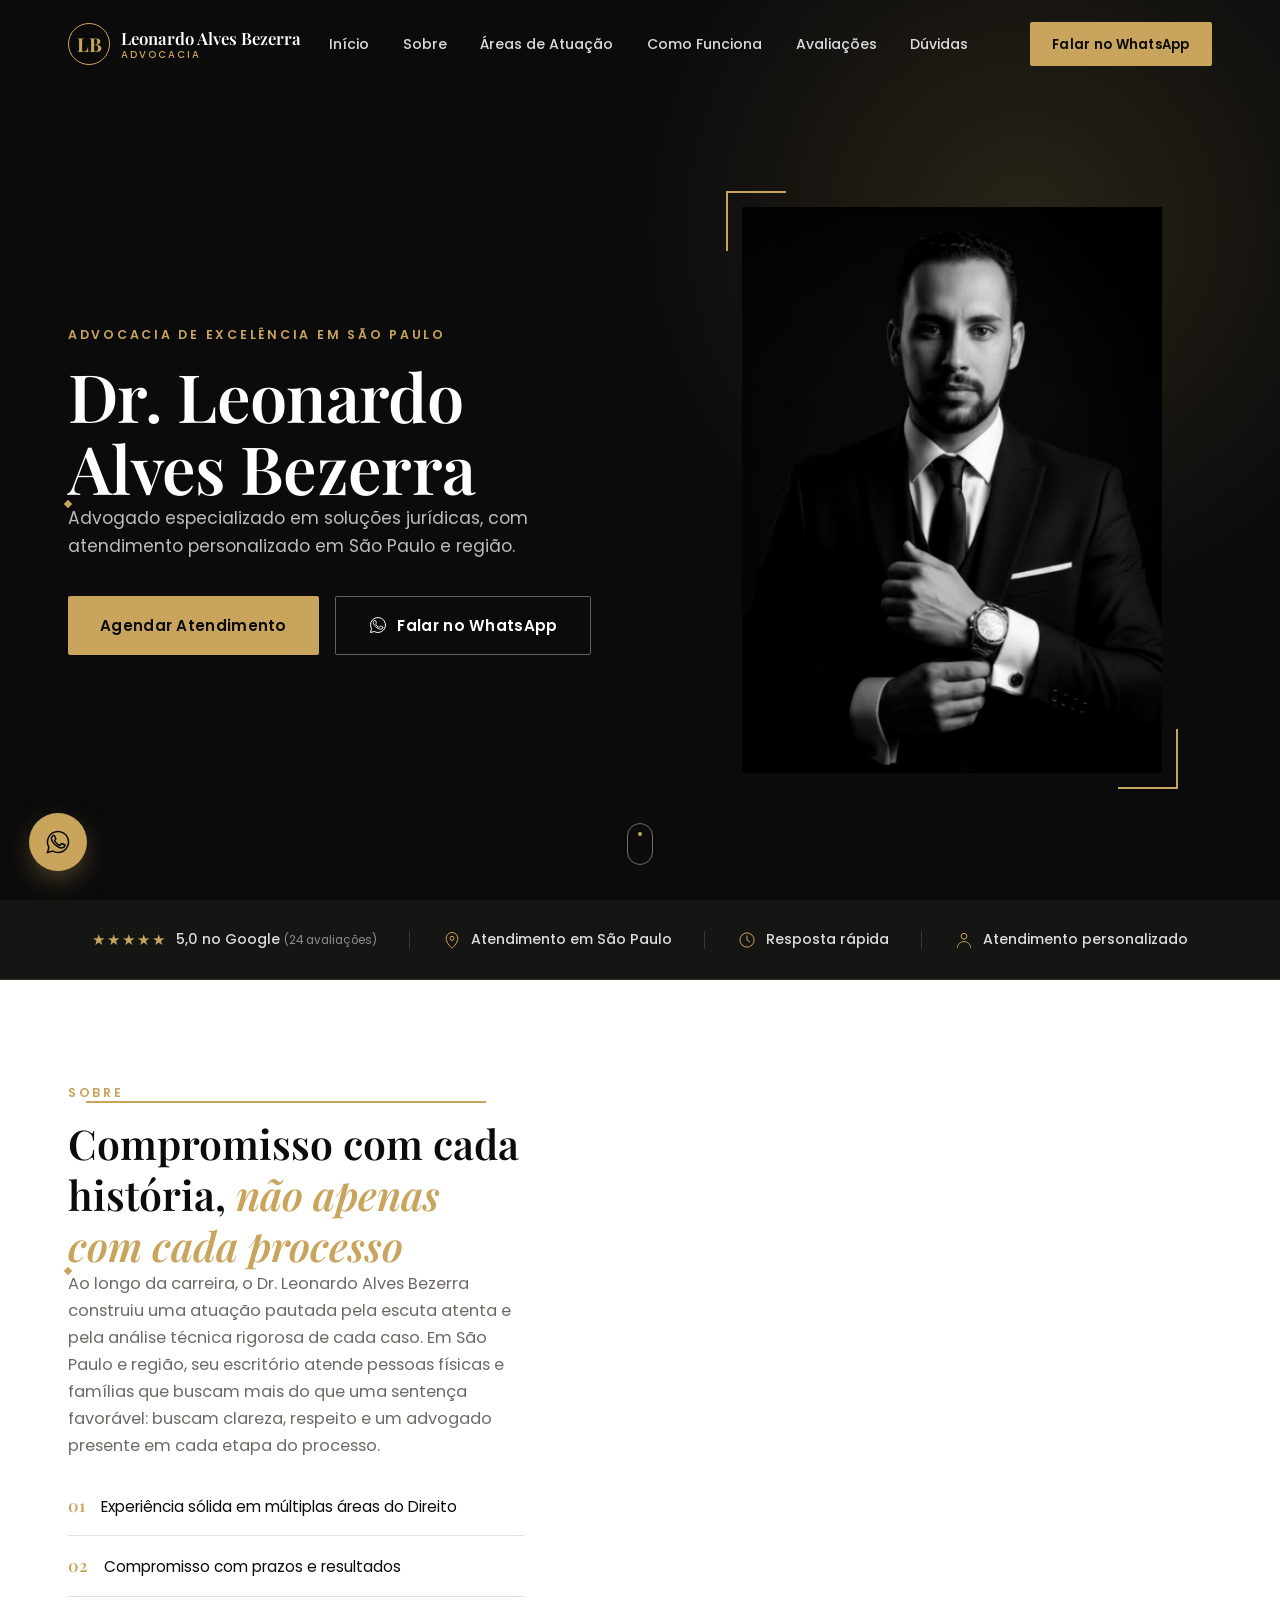
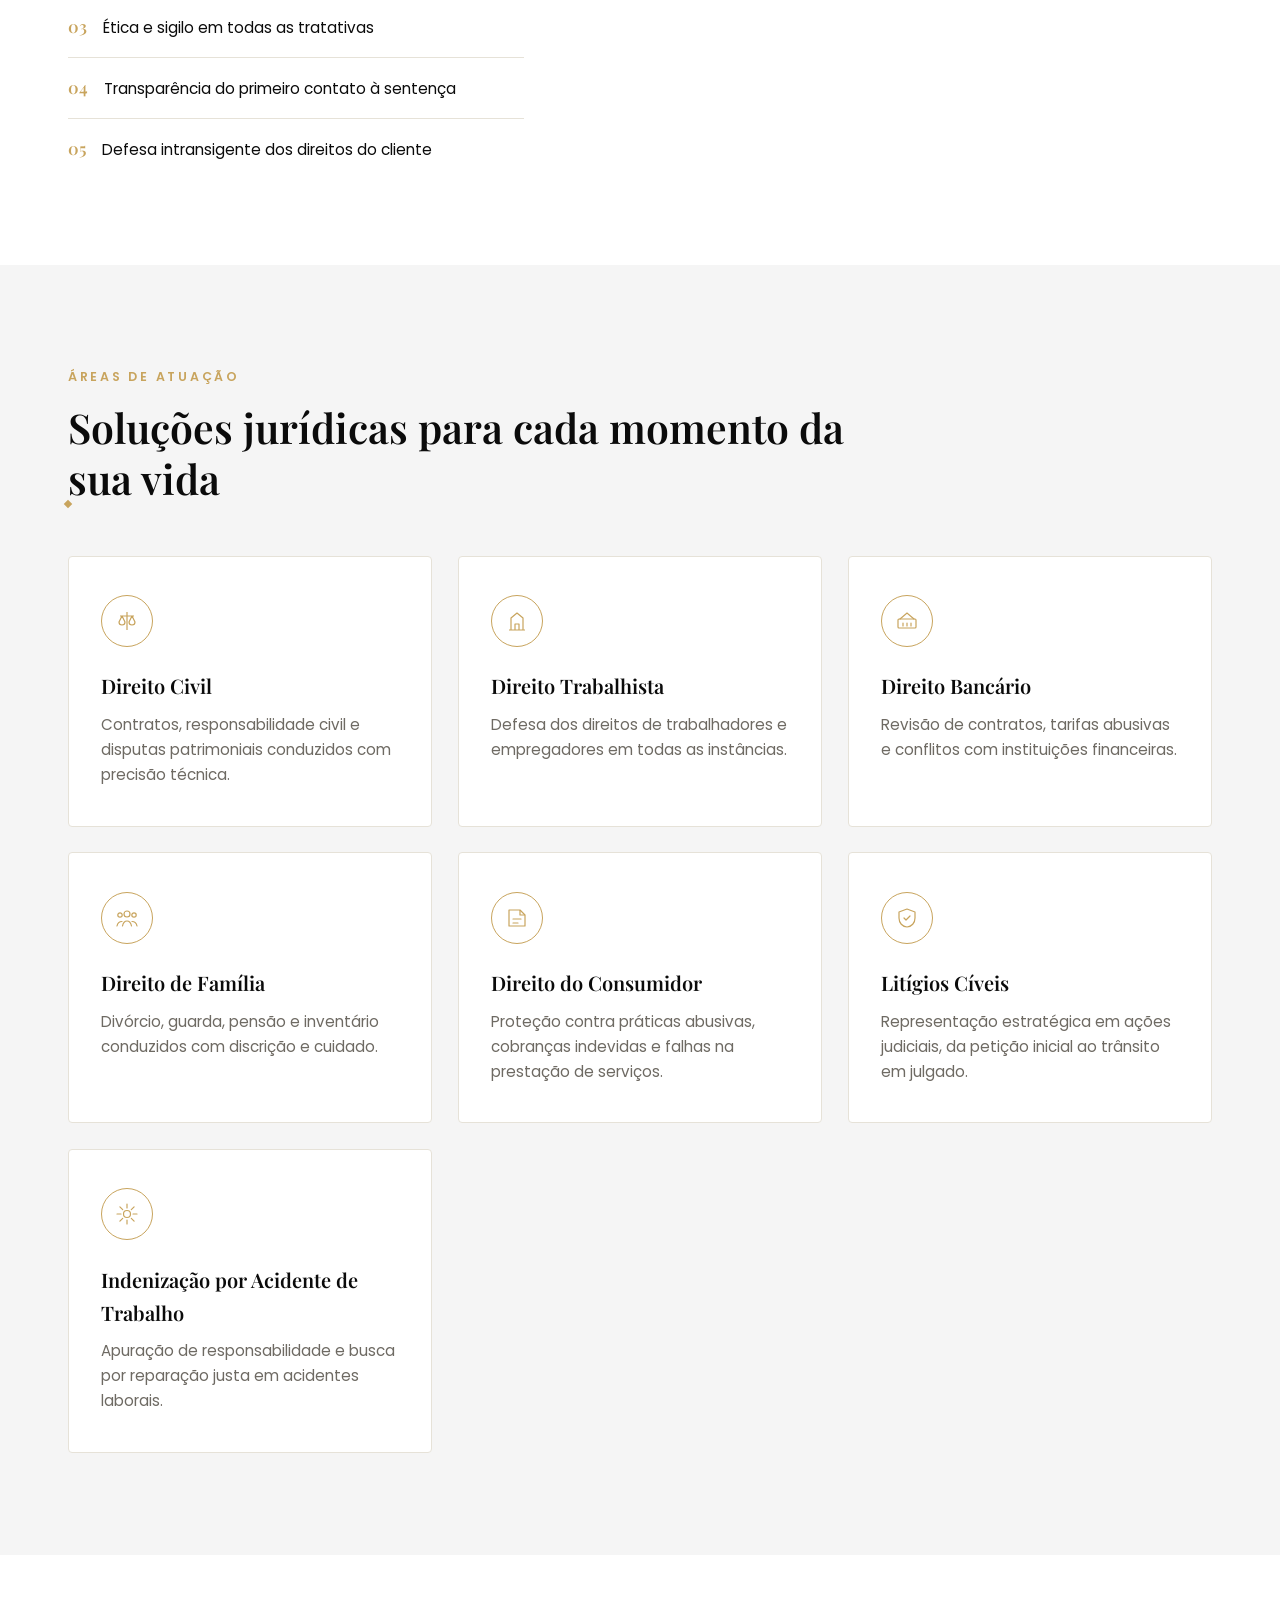
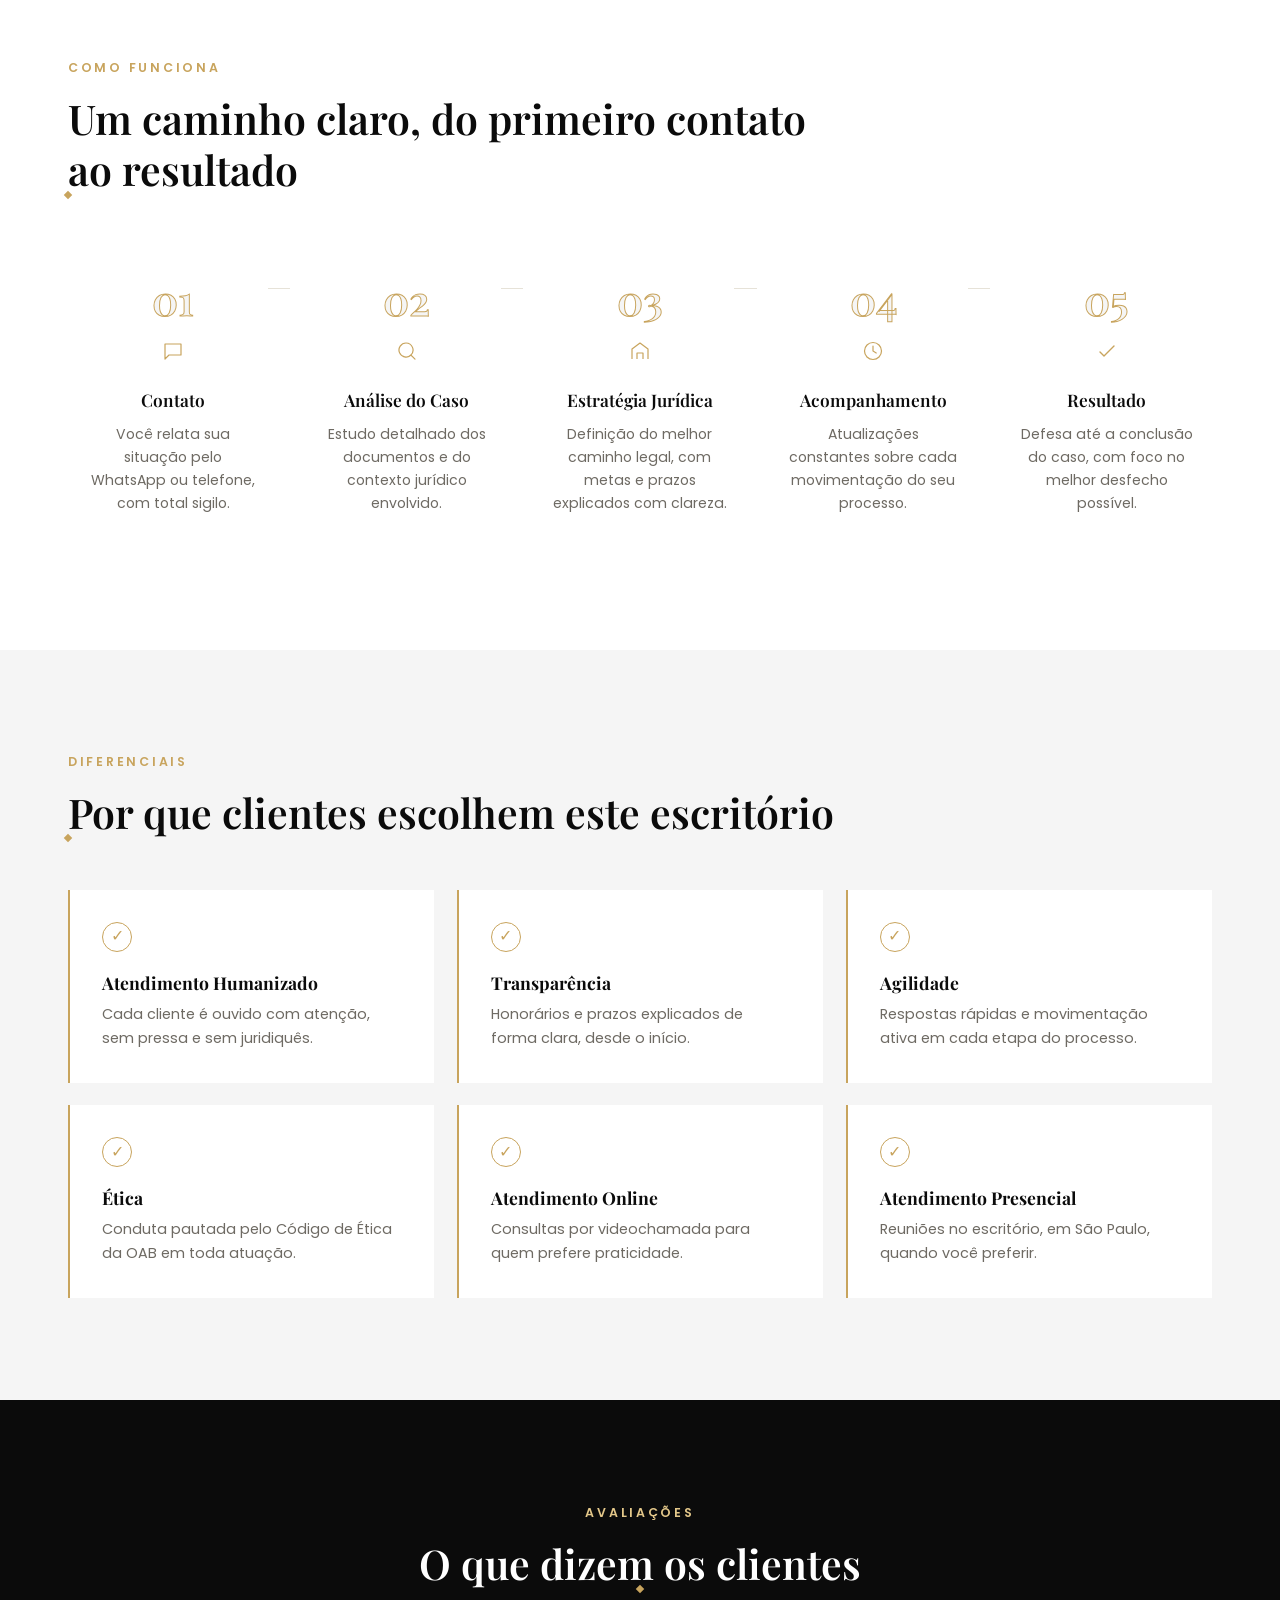
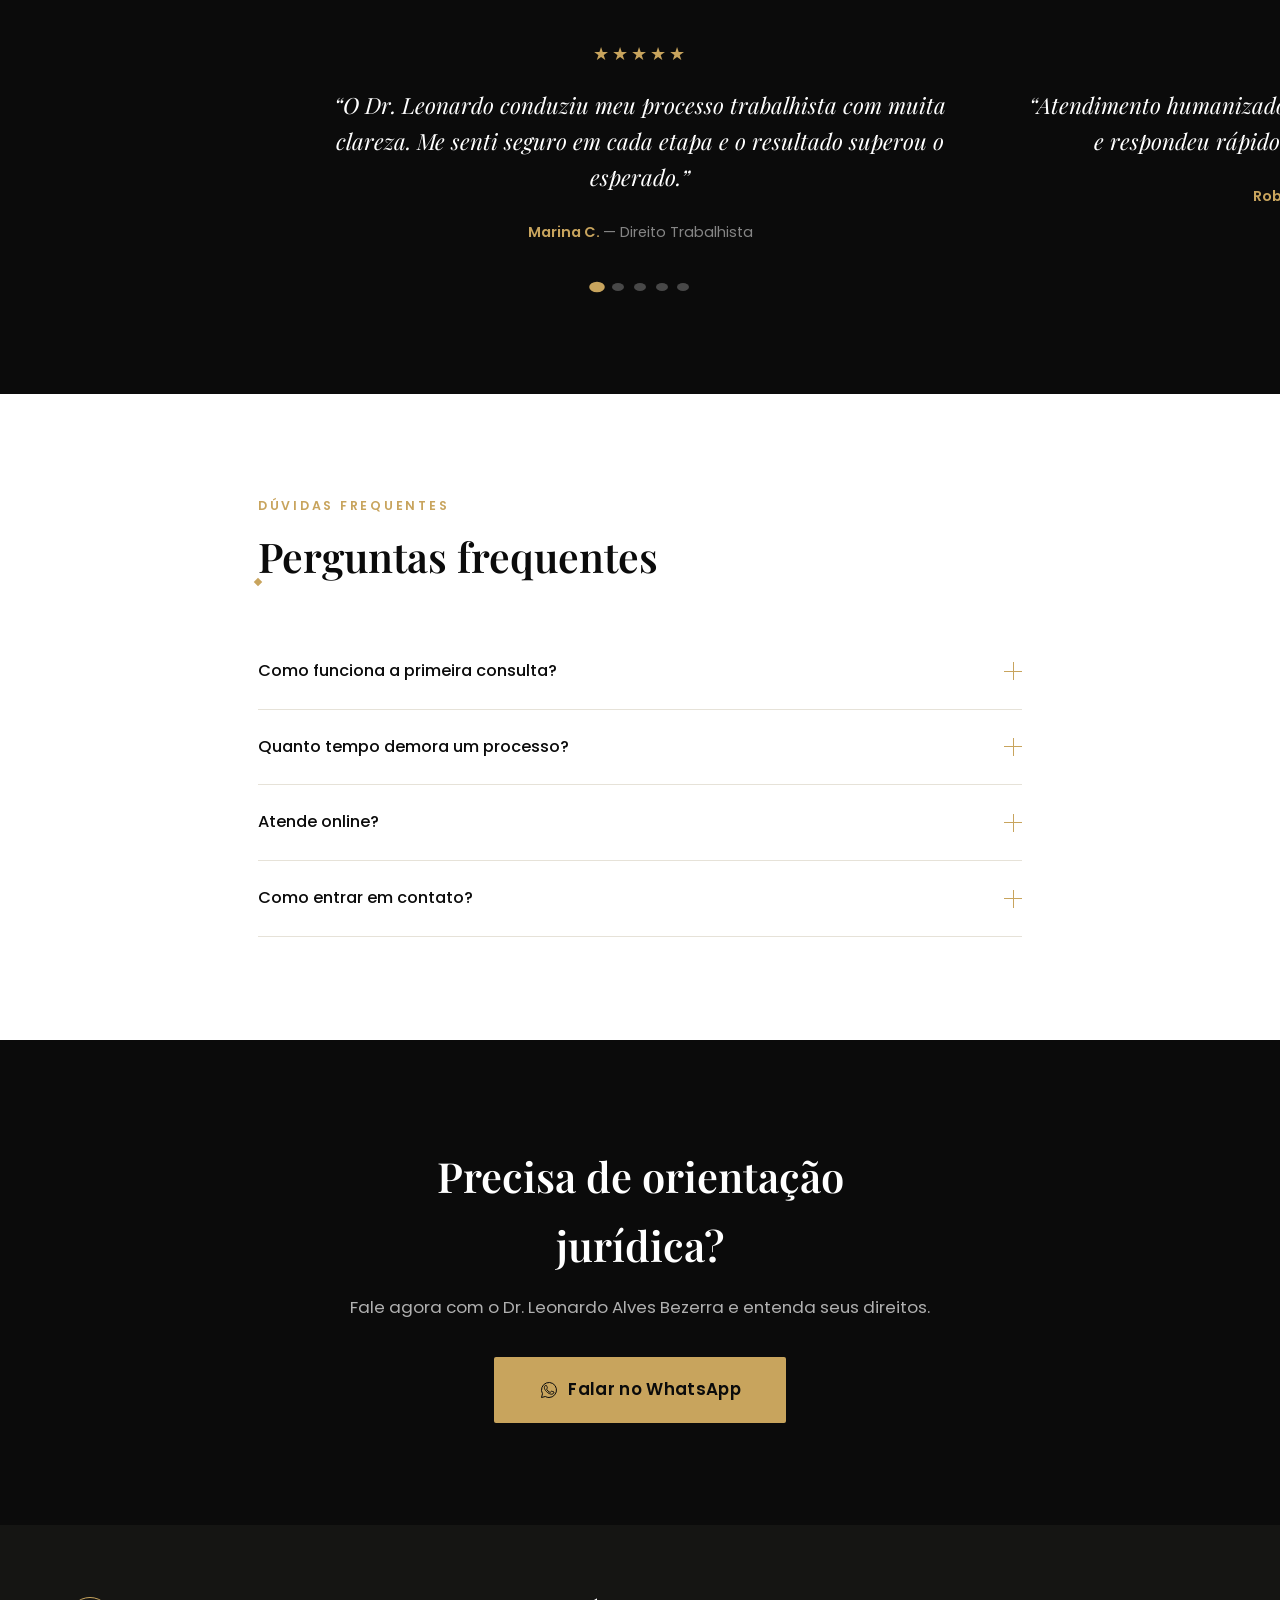
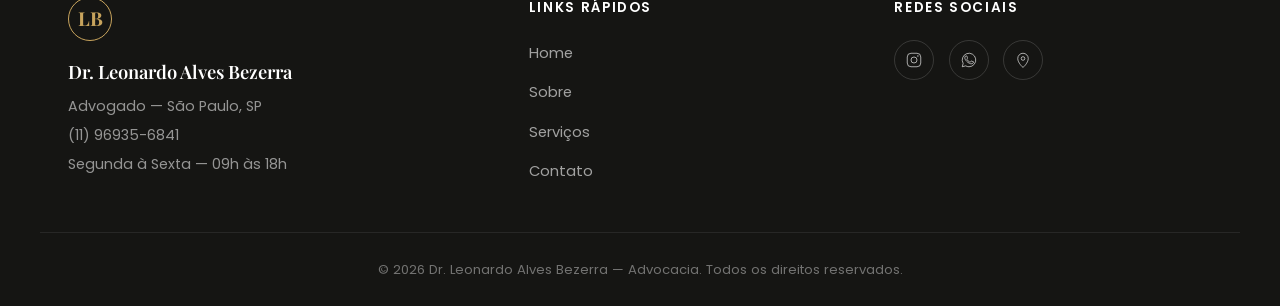
==== commit 7e97b8dc: "Atualiza conteúdo" ====
--- a/index.html
+++ b/index.html
@@ -191,14 +191,7 @@
       <div class="container about__grid">
         <div class="about__media reveal">
           <div class="about__frame">
-            <img
-              src="./dr-leonardo-alves-bezerra.jpg"
-              alt="Dr. Leonardo Alves Bezerra em seu escritório de advocacia em São Paulo"
-              width="443" height="597"
-              loading="lazy"
-              class="about__photo"
-            >
-          </div>
+           
         </div>
         <div class="about__content">
           <p class="eyebrow reveal">Sobre</p>
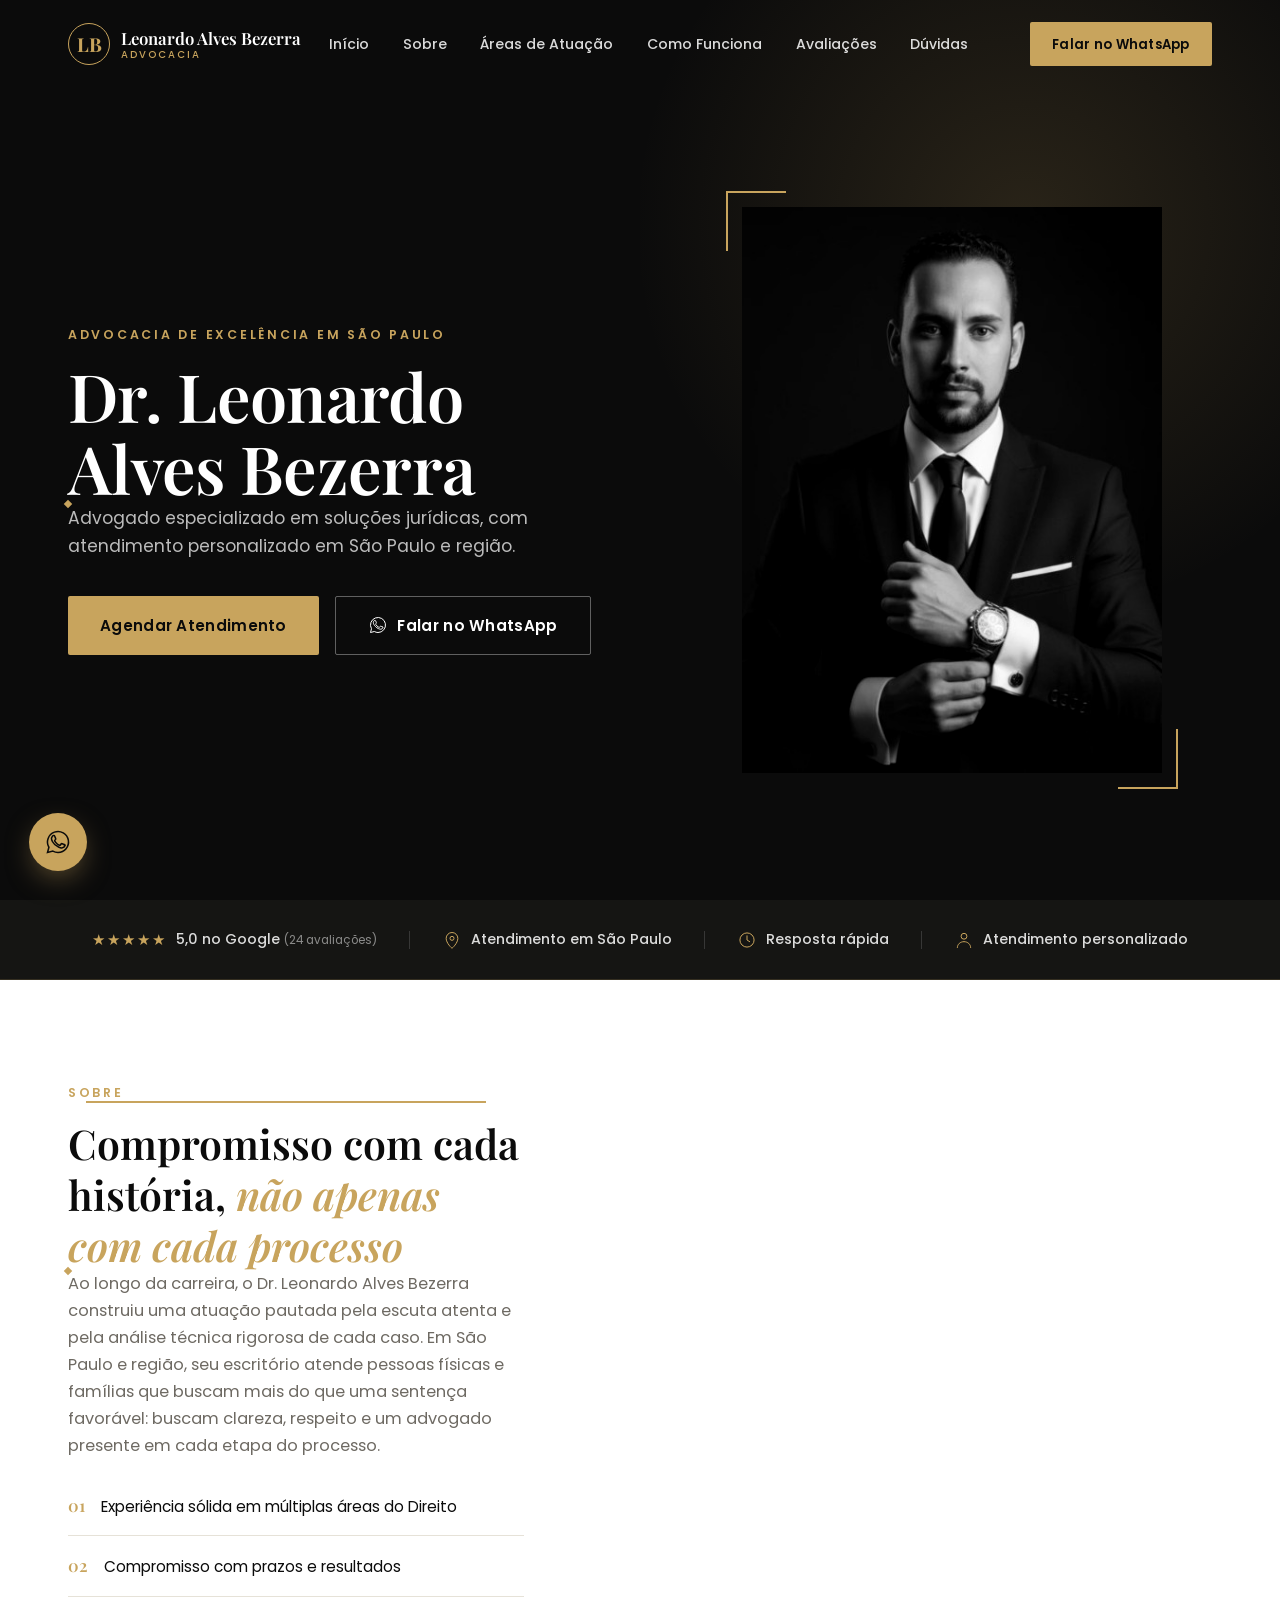
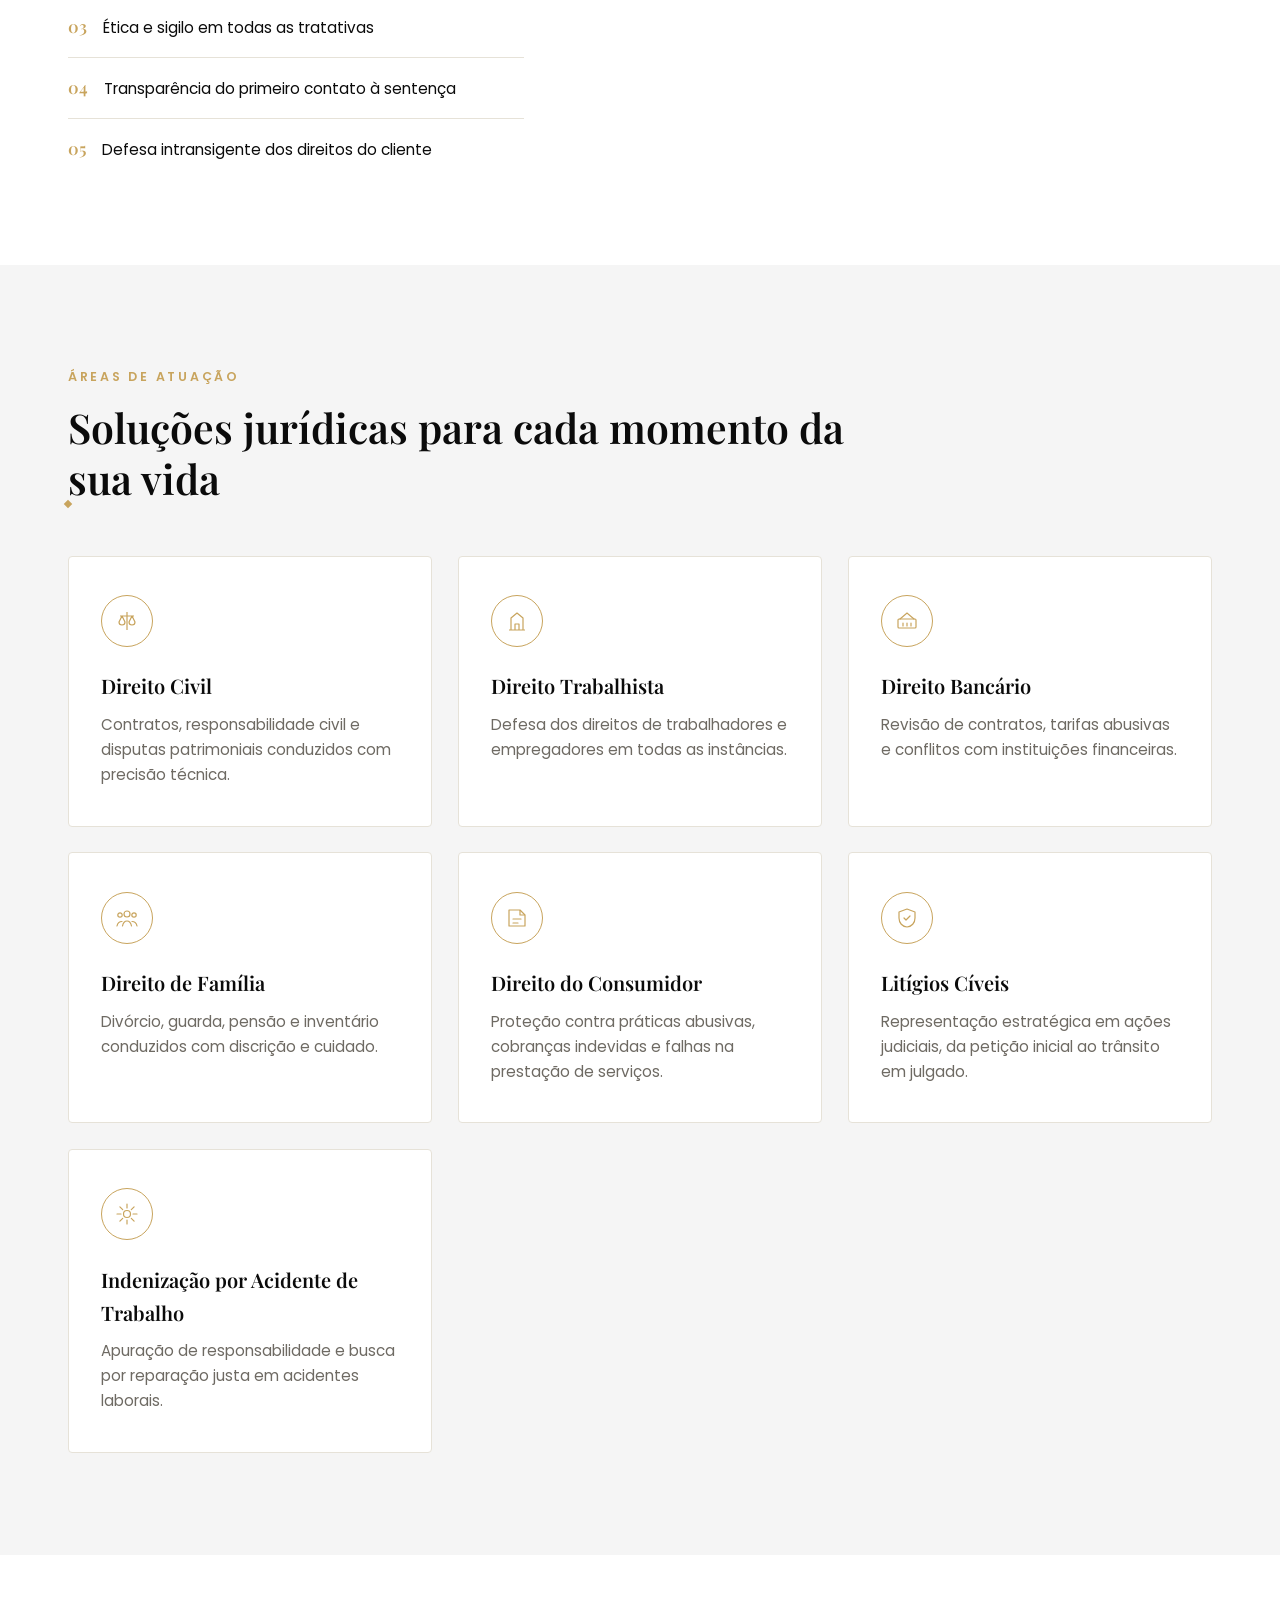
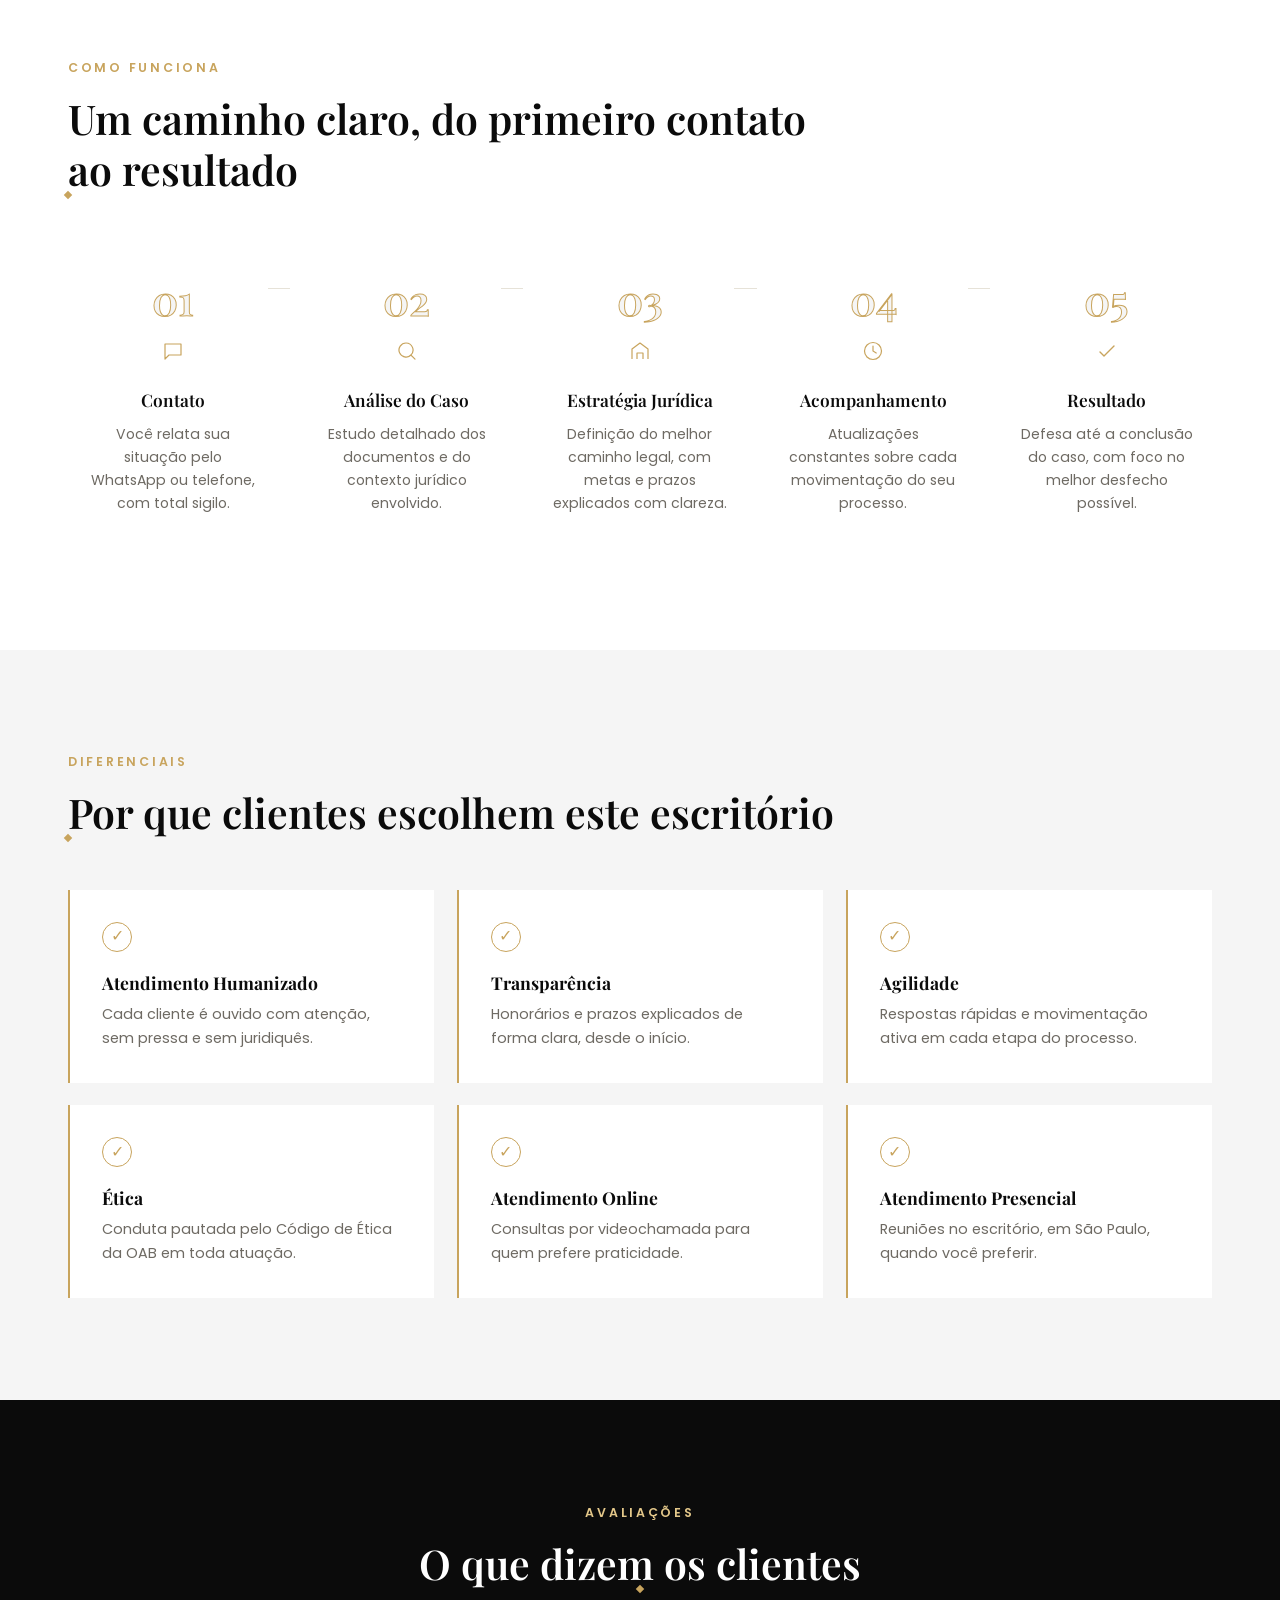
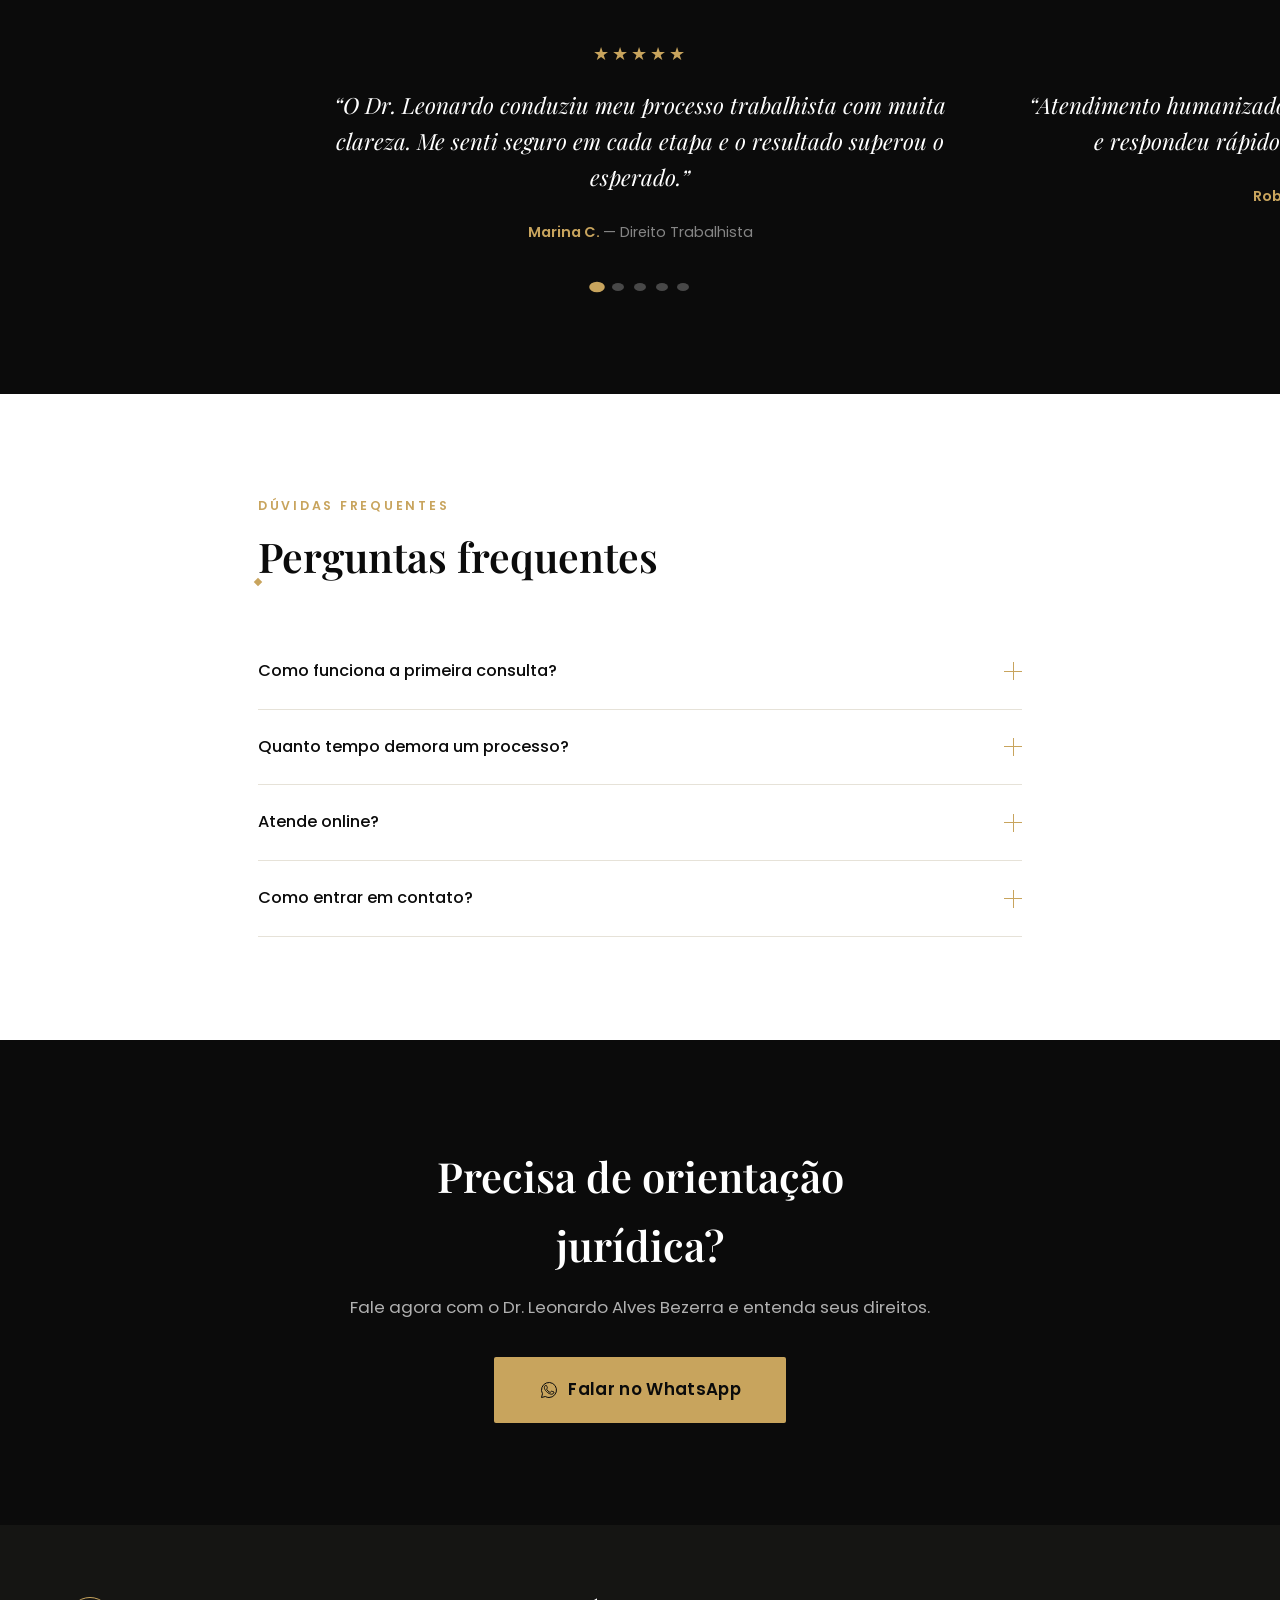
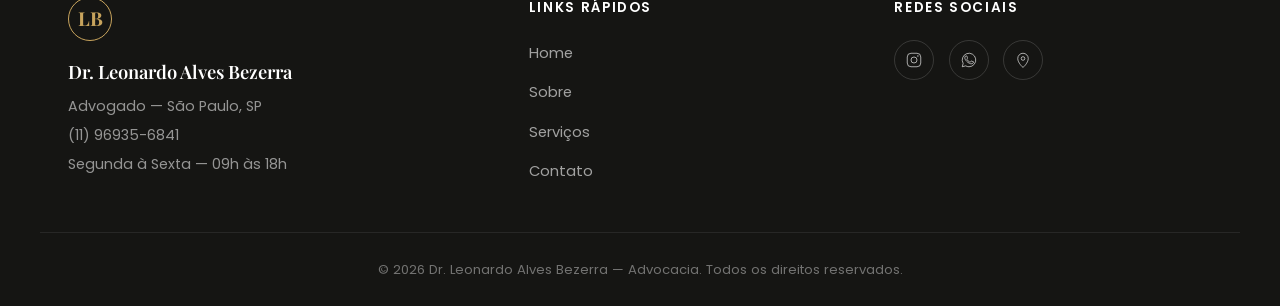
==== commit 5a98e4e0: "alteraçao no section" ====
--- a/index.html
+++ b/index.html
@@ -152,9 +152,9 @@
         </div>
       </div>
 
-      <a href="#confianca" class="hero__scroll" aria-label="Rolar para baixo">
+      
         <span></span>
-      </a>
+     
     </section>
 
     <!-- =============================================================
